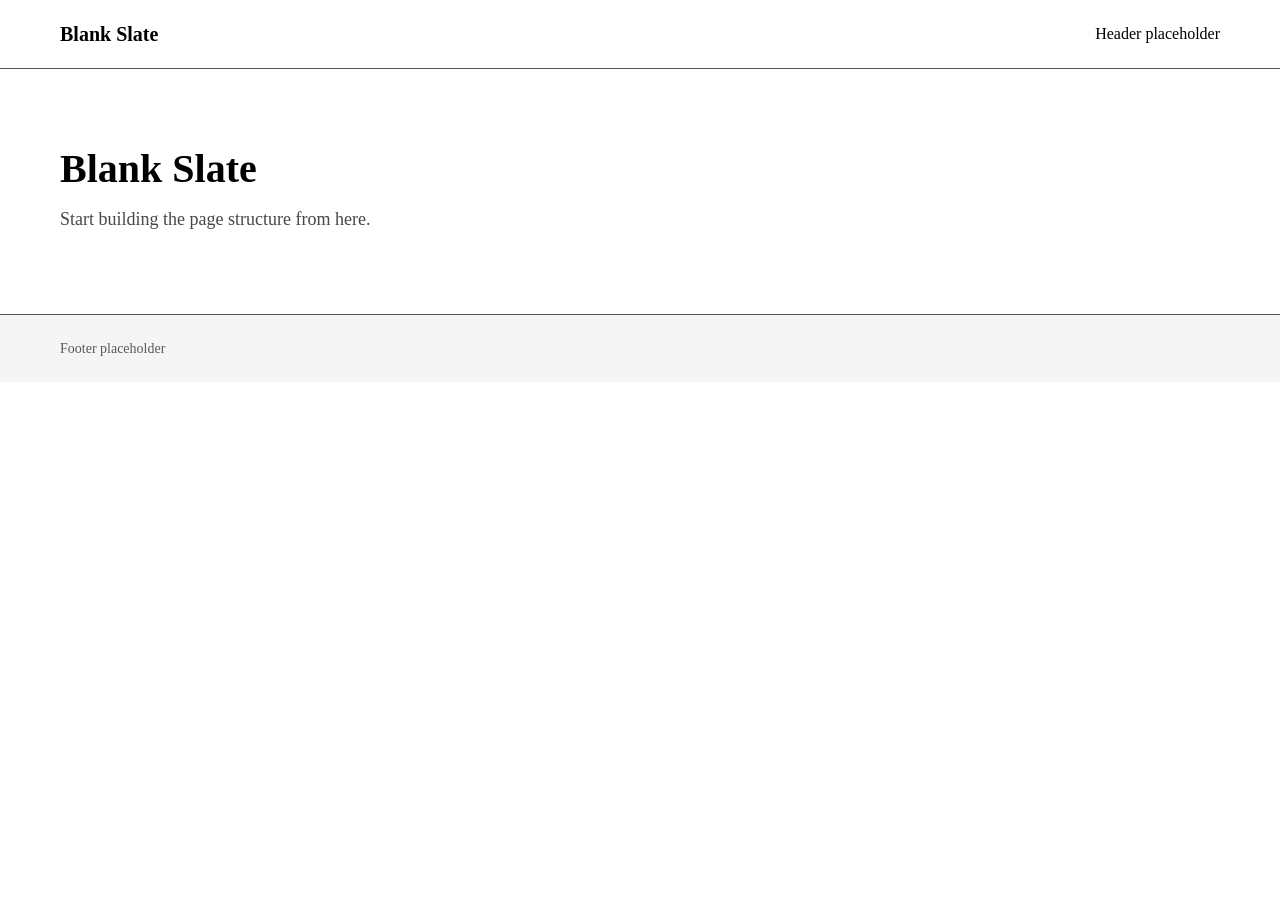
==== index.html @ 66464fdd "Start" ====
<!DOCTYPE html>
<html lang="en">
<head>
    <meta charset="UTF-8">
    <meta name="viewport" content="width=device-width, initial-scale=1.0">
    <link rel="stylesheet" href="src/css/styles.css">

    <!-- FAVICON -->
    <!-- Favicon Standart -->
    <link rel="icon" type="image/x-icon" href="src/graphics/favicon.ico">

    <!-- Different devices favicons -->
    <link rel="icon" type="image/png" sizes="16x16" href="src/graphics/png/favicon-16x16.png">
    <link rel="icon" type="image/png" sizes="32x32" href="src/graphics/png/favicon-32x32.png">

    <!-- Chrome-Android -->
    <link rel="icon" type="image/png" sizes="192x192" href="src/graphics/png/android-chrome-192x192.png">
    <link rel="icon" type="image/png" sizes="512x512" href="src/graphics/png/android-chrome-512x512.png">

    <!-- IOS -->
    <link rel="apple-touch-icon" sizes="180x180" href="src/graphics/png/apple-touch-icon.png">

    <!-- Android -->
    <link rel="manifest" href="src/graphics/site.webmanifest">

    <!-- <title>PAGENAME | Main Page</title> -->
    
    <!-- OpenGraphics for Thumbnails -->
    <!-- <meta property="og:title" content="TITLE_PAGE" />
    <meta property="og:site_name" content="SITE_NAME" />
    <meta property="og:description" content="DESCRIPTION_OF_PAGE" />
    <meta property="og:url" content="URL_ADRESS" />
    <meta property="og:type" content="website" />
    <meta property="og:image" content="PATH_TO_IMAGE" />
    <meta property="og:image:width" content="1200" />
    <meta property="og:image:height" content="630" />
    <meta property="og:image:alt" content="IMAGE_DESCRIPTION" />
    <meta property="og:locale" content="ru_RU, en_EN" /> -->

    <!-- Twitter Cards  -->
    <!-- <meta name="twitter:title" content="Заголовок страницы или статьи" />
    <meta name="twitter:description" content="Краткое описание страницы, до 200 символов" />
    <meta name="twitter:image" content="https://yourwebsite.com/path-to-image.jpg" />
    <meta name="twitter:image:alt" content="Описание изображения" /> -->
</head>

<body>
    <div data-partial="src/partials/header.html"></div>

    <main class="page-content">
        <h1>Blank Slate</h1>
        <p>Start building the page structure from here.</p>
    </main>

    <div data-partial="src/partials/footer.html"></div>

    <script src="scripts-js-php/script.js"></script>
</body>
</html>
---- src/css/styles.css ----
*, *:before, *:after {
  box-sizing: border-box;
}

html, body, div, span, object, iframe, figure, h1, h2, h3, h4, h5, h6, p, blockquote, pre, a, code, em, img, small, strike, strong, sub, sup, tt, b, u, i, ol, ul, li, fieldset, form, label, table, caption, tbody, tfoot, thead, tr, th, td, main, canvas, embed, footer, header, nav, section, video {
  margin: 0;
  padding: 0;
  border: 0;
  font-size: 100%;
  font: inherit;
  vertical-align: baseline;
  text-rendering: optimizeLegibility;
  -webkit-font-smoothing: antialiased;
  text-size-adjust: none;
}

footer, header, nav, section, main {
  display: block;
}

body {
  line-height: 1;
}

ol, ul {
  list-style: none;
}

blockquote, q {
  quotes: none;
}

blockquote:before, blockquote:after, q:before, q:after {
  content: "";
  content: none;
}

table {
  border-collapse: collapse;
  border-spacing: 0;
}

input {
  border-radius: 0;
}

a {
  text-decoration: none;
  color: #000;
}

.site-footer {
  border-top: 1px solid #555;
  background-color: #f5f5f5;
}

.site-footer__inner {
  width: min(100%, 1200px);
  margin: 0 auto;
  padding-inline: 20px;
  padding-block: 24px;
}

.site-footer__copy {
  font-size: 14px;
  line-height: 1.4;
  color: rgba(0, 0, 0, 0.64);
}

.site-header {
  border-bottom: 1px solid #555;
  background-color: #fff;
}

.site-header__inner,
.page-content {
  width: min(100%, 1200px);
  margin: 0 auto;
  padding-inline: 20px;
}

.site-header__inner {
  display: flex;
  justify-content: space-between;
  align-items: center;
  gap: 24px;
  padding-block: 24px;
}

.site-header__brand {
  font-size: 20px;
  font-weight: 700;
}

.site-header__nav a {
  color: inherit;
  text-decoration: none;
}

.page-content {
  padding-block: 80px;
}

.page-content h1 {
  margin-bottom: 16px;
  font-size: 40px;
  font-weight: 700;
}

.page-content p {
  max-width: 600px;
  font-size: 18px;
  line-height: 1.6;
  color: rgba(0, 0, 0, 0.72);
}

.infocard {
  border: 1px solid #555;
  border-radius: 2rem;
  padding: 10px;
}/*# sourceMappingURL=styles.css.map */
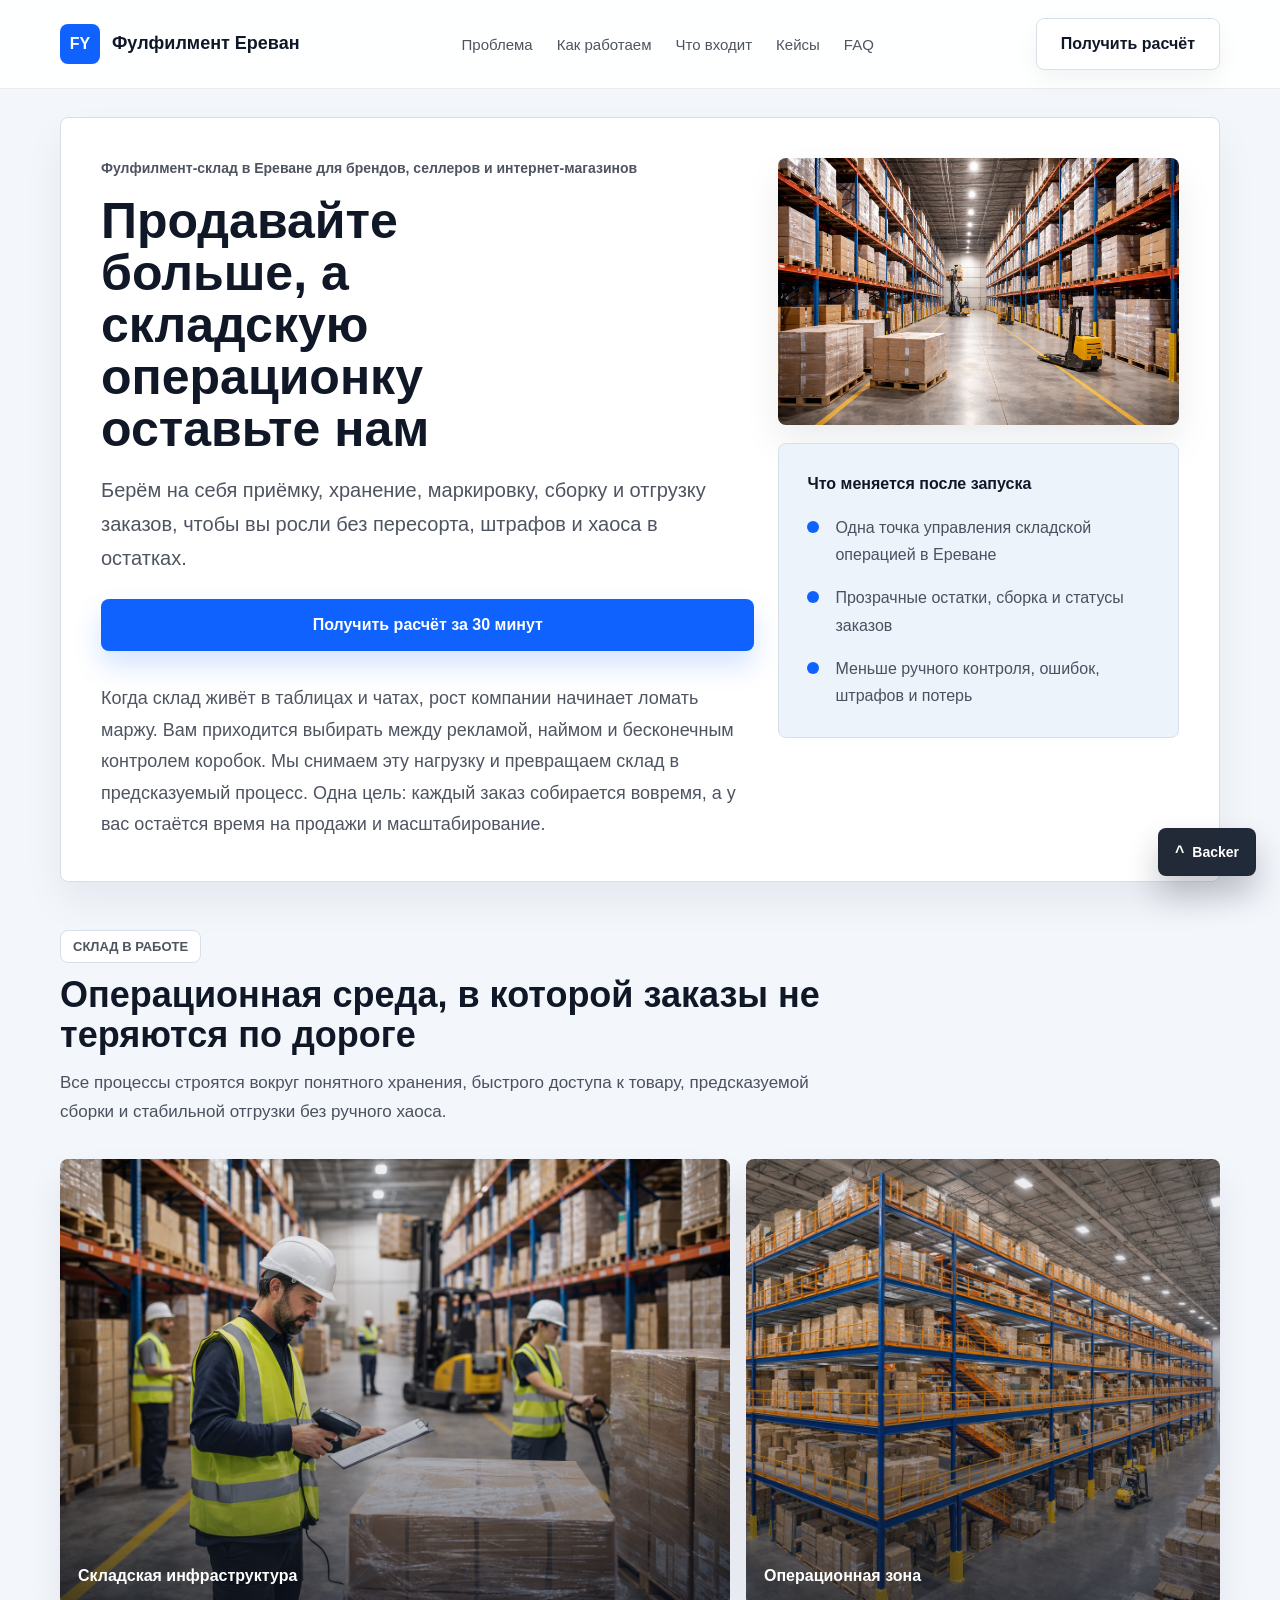
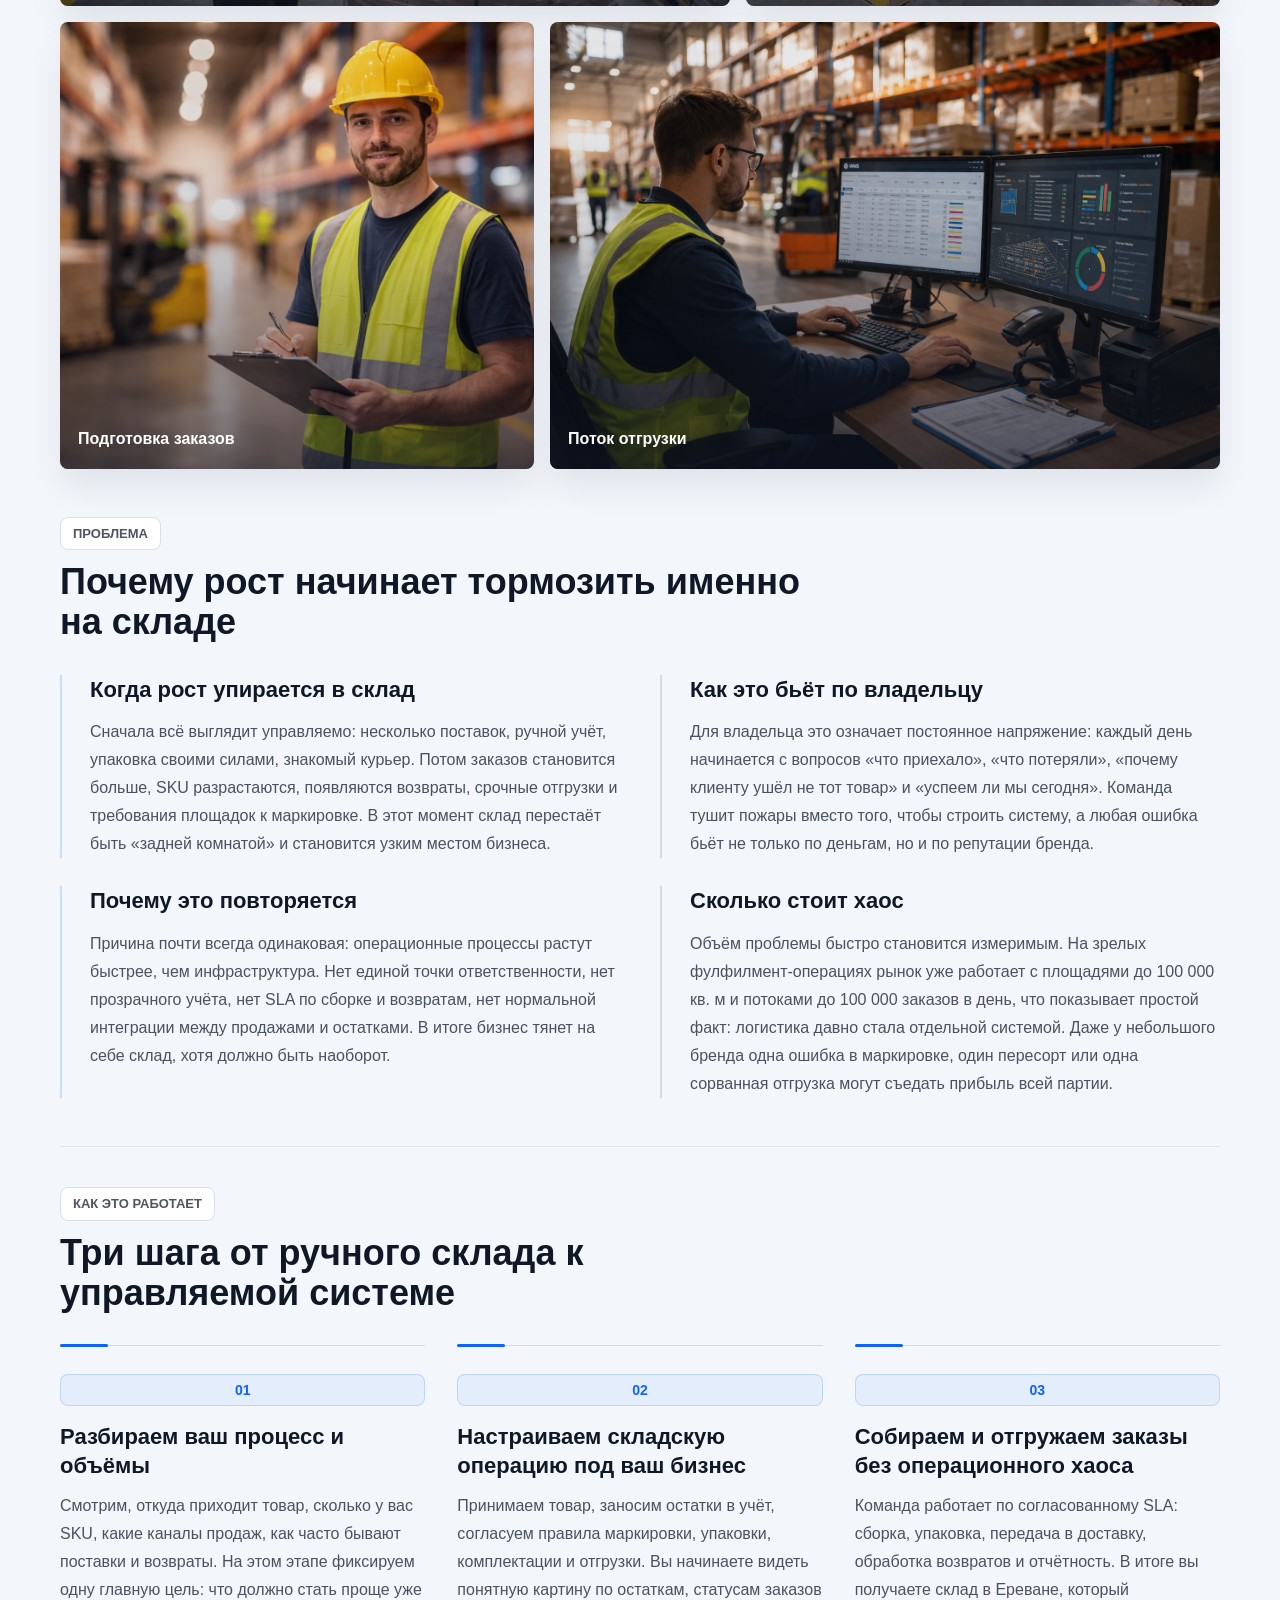
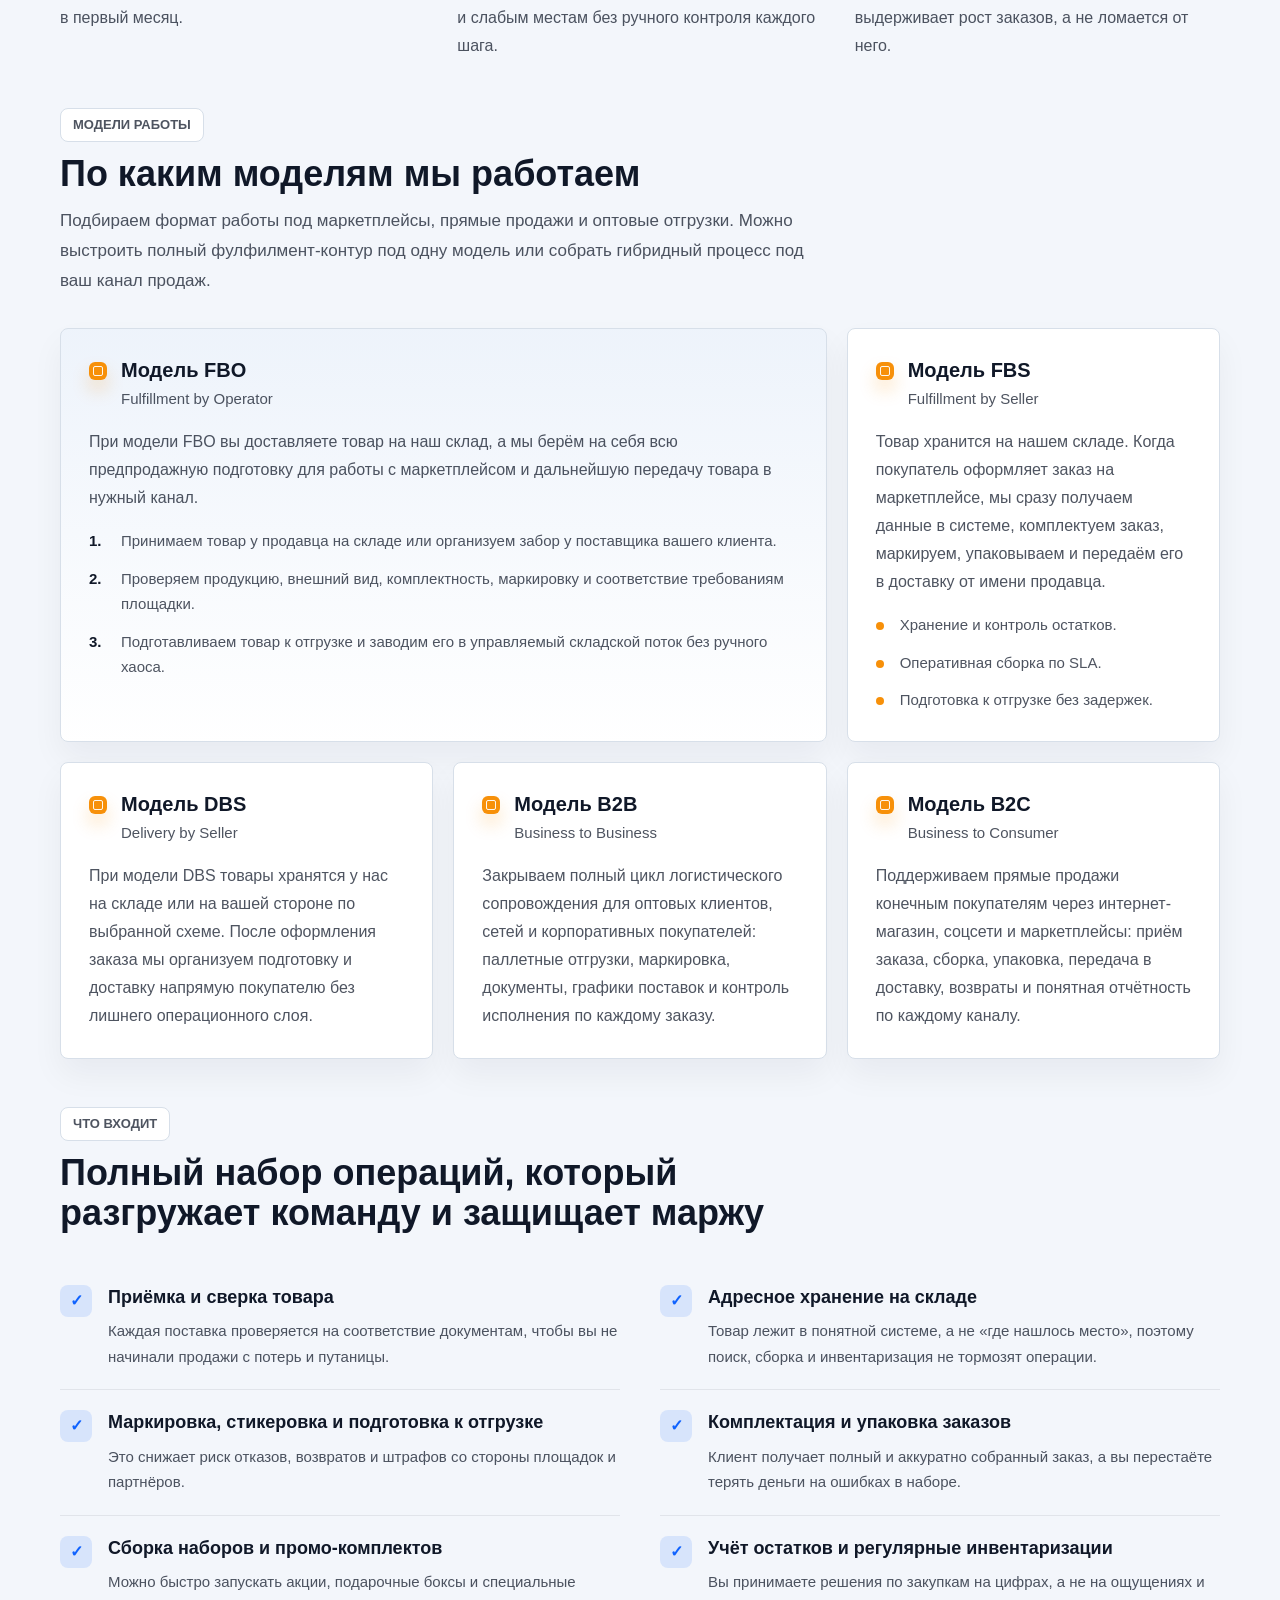
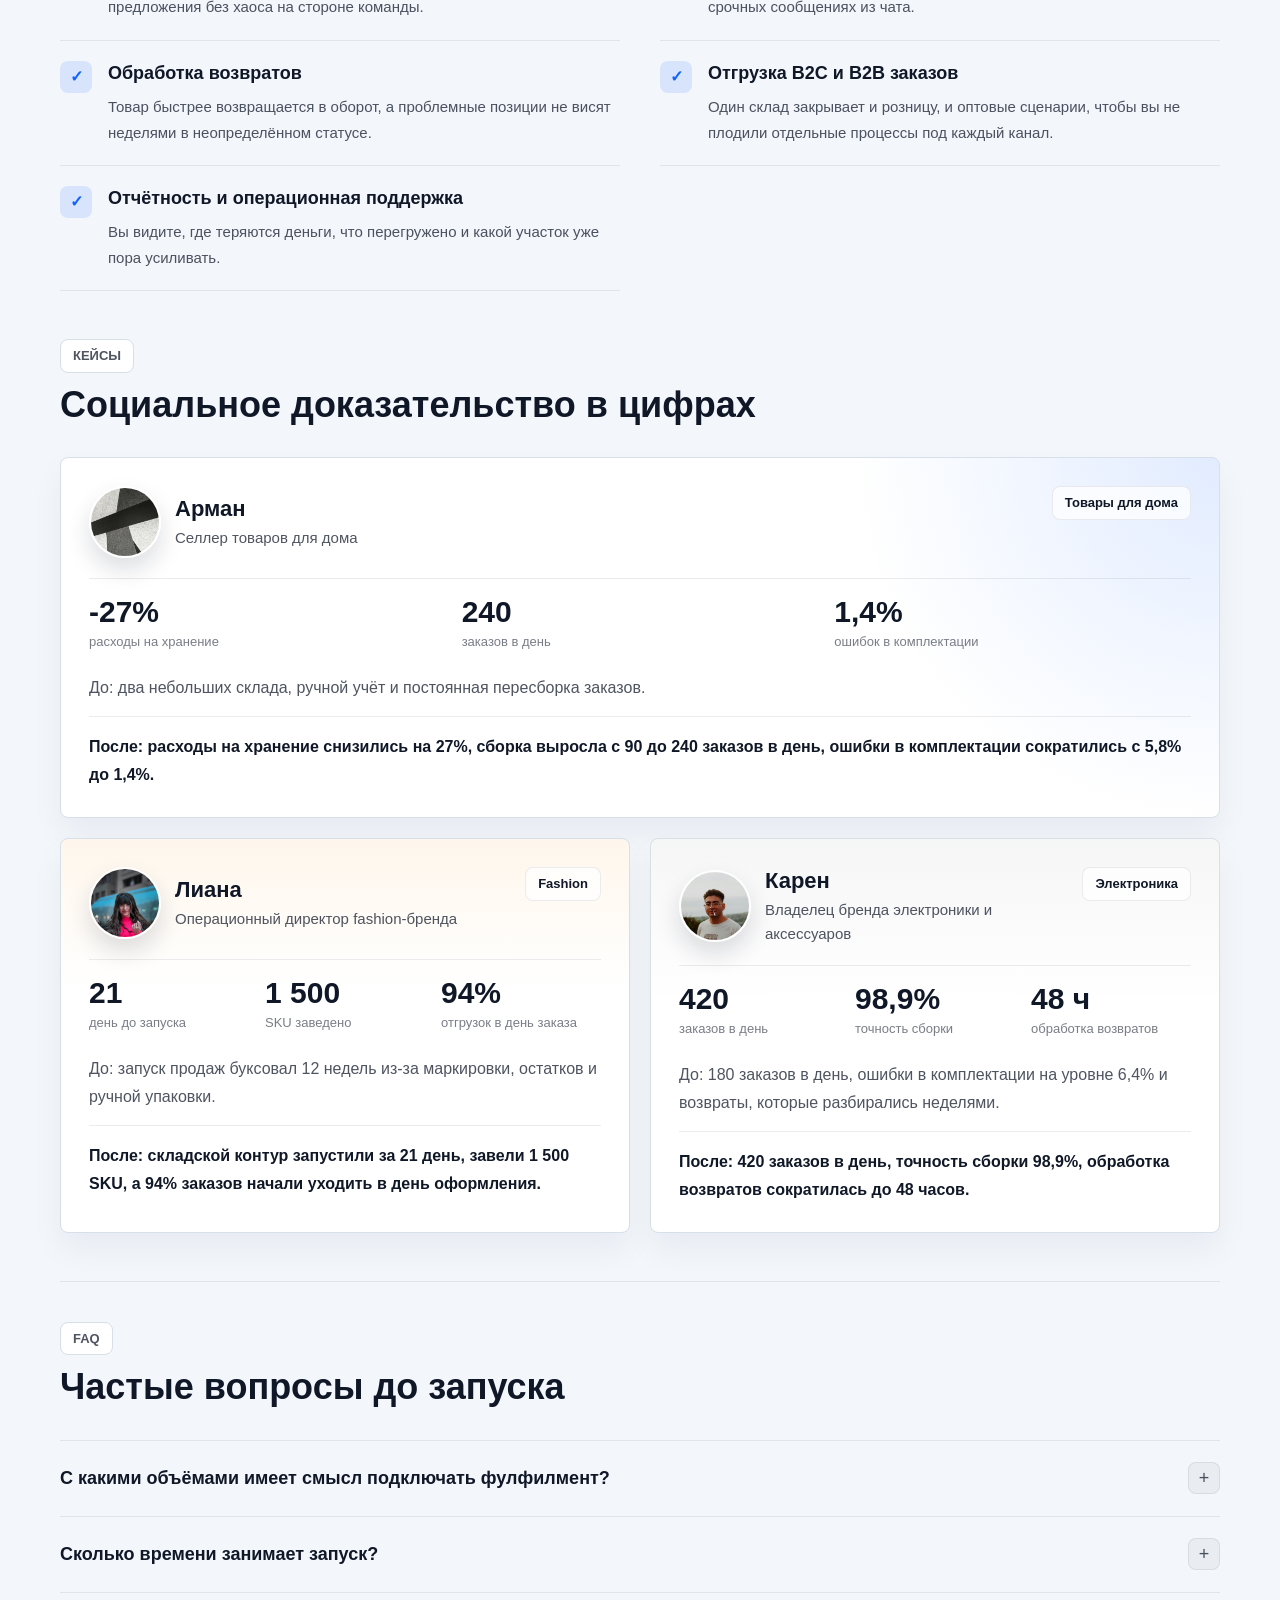
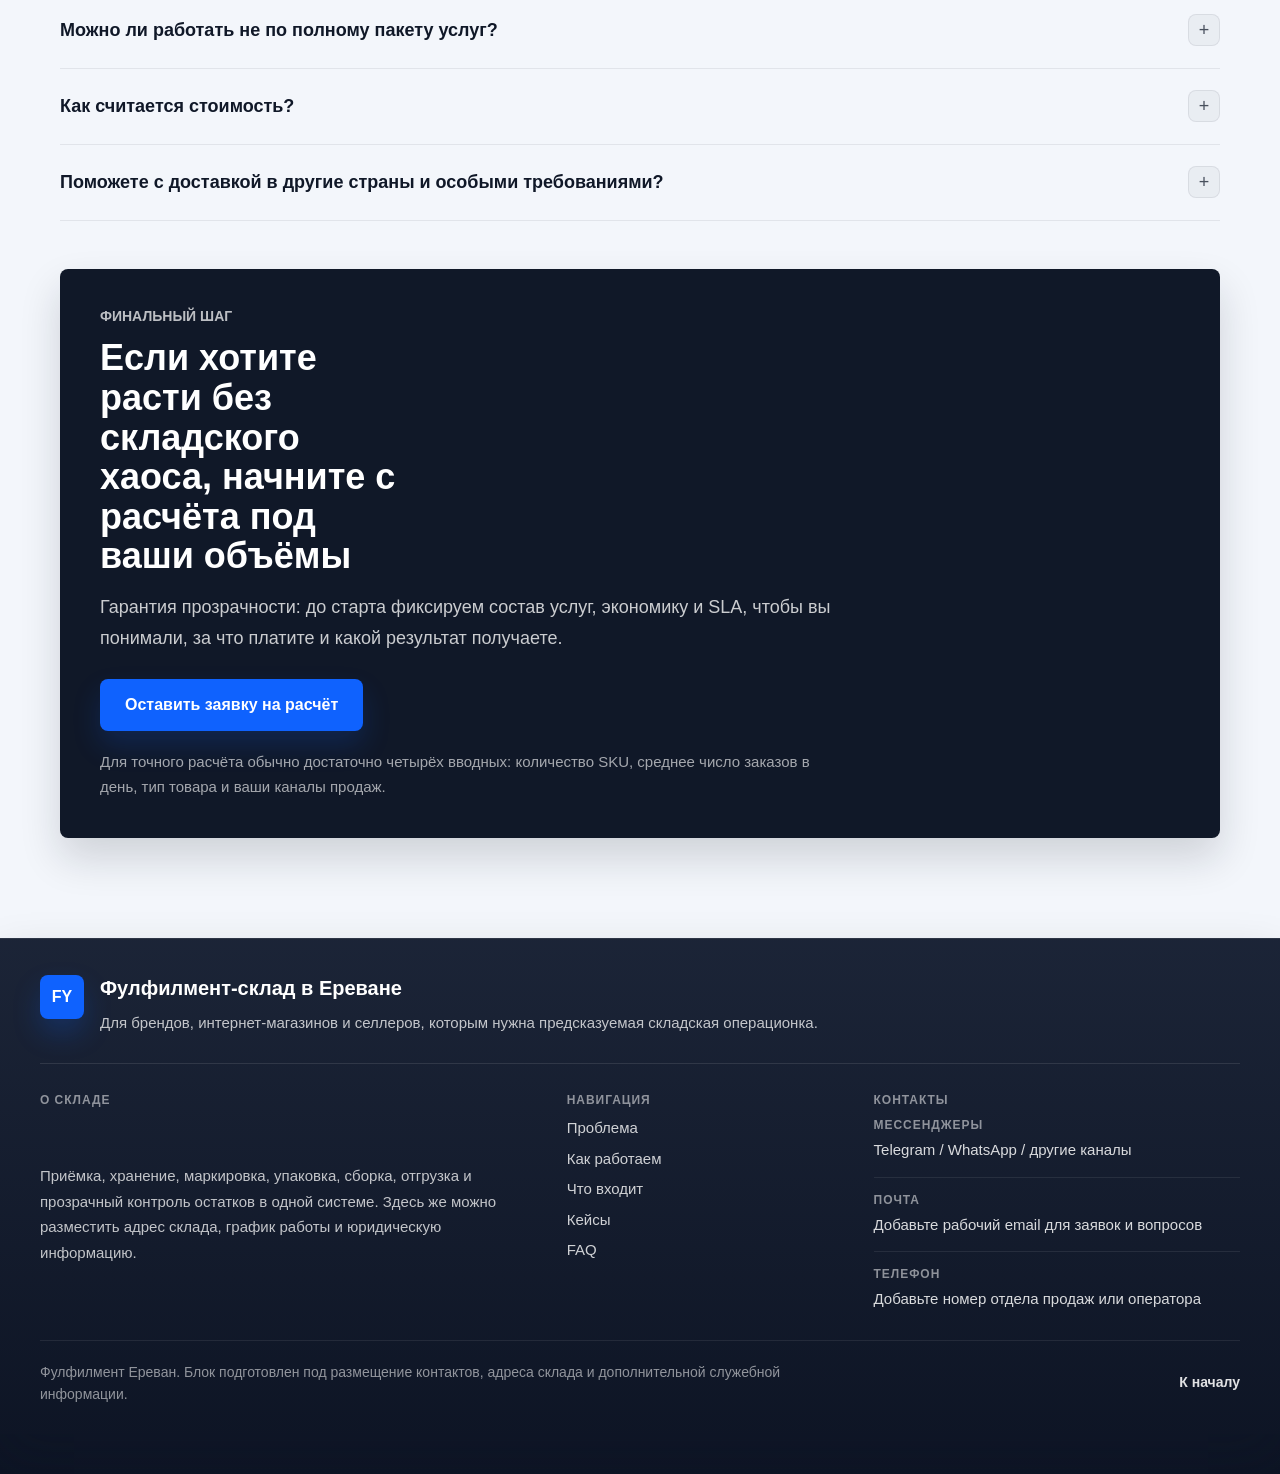
==== commit eec6b77f: "Add new images, update footer and header, and enhance styles - Added new images: arman-photo.jpg, ka" ====
--- a/index.html
+++ b/index.html
@@ -1,9 +1,13 @@
 <!DOCTYPE html>
-<html lang="en">
+<html lang="ru">
 <head>
     <meta charset="UTF-8">
     <meta name="viewport" content="width=device-width, initial-scale=1.0">
     <link rel="stylesheet" href="src/css/styles.css">
+    <meta
+        name="description"
+        content="Фулфилмент-склад в Ереване для брендов, интернет-магазинов и селлеров: приёмка, хранение, маркировка, упаковка, сборка, отгрузка и прозрачный контроль остатков."
+    >
 
     <!-- FAVICON -->
     <!-- Favicon Standart -->
@@ -23,7 +27,7 @@
     <!-- Android -->
     <link rel="manifest" href="src/graphics/site.webmanifest">
 
-    <!-- <title>PAGENAME | Main Page</title> -->
+    <title>Фулфилмент-склад в Ереване | Приёмка, хранение, сборка и отгрузка</title>
     
     <!-- OpenGraphics for Thumbnails -->
     <!-- <meta property="og:title" content="TITLE_PAGE" />
@@ -47,12 +51,638 @@
 <body>
     <div data-partial="src/partials/header.html"></div>
 
-    <main class="page-content">
-        <h1>Blank Slate</h1>
-        <p>Start building the page structure from here.</p>
+    <main class="landing">
+        <section class="landing__section hero" id="hero" aria-labelledby="hero-title">
+            <div class="hero__panel">
+                <div class="hero__content">
+                    <p class="hero__eyebrow">Фулфилмент-склад в Ереване для брендов, селлеров и интернет-магазинов</p>
+                    <h1 class="hero__title" id="hero-title">Продавайте больше, а складскую операционку оставьте нам</h1>
+                    <p class="hero__lead">
+                        Берём на себя приёмку, хранение, маркировку, сборку и отгрузку
+                        заказов, чтобы вы росли без пересорта, штрафов и хаоса в
+                        остатках.
+                    </p>
+                    <div class="hero__actions">
+                        <a class="button button--primary hero__button" href="#final-cta">Получить расчёт за 30 минут</a>
+                    </div>
+                    <p class="hero__support">
+                        Когда склад живёт в таблицах и чатах, рост компании начинает
+                        ломать маржу. Вам приходится выбирать между рекламой, наймом и
+                        бесконечным контролем коробок. Мы снимаем эту нагрузку и
+                        превращаем склад в предсказуемый процесс. Одна цель: каждый
+                        заказ собирается вовремя, а у вас остаётся время на продажи и
+                        масштабирование.
+                    </p>
+                </div>
+
+                <aside class="hero__aside">
+                    <figure class="hero__media">
+                        <img
+                            class="hero__image"
+                            src="src/graphics/png/phoho1.png"
+                            alt="Складское помещение с готовой инфраструктурой для фулфилмента"
+                            width="1536"
+                            height="1024"
+                        >
+                    </figure>
+
+                    <div class="hero__summary" aria-label="Ключевые преимущества">
+                        <div class="hero__summary-card">
+                            <p class="hero__summary-label">Что меняется после запуска</p>
+                            <ul class="hero__summary-list">
+                                <li class="hero__summary-item">Одна точка управления складской операцией в Ереване</li>
+                                <li class="hero__summary-item">Прозрачные остатки, сборка и статусы заказов</li>
+                                <li class="hero__summary-item">Меньше ручного контроля, ошибок, штрафов и потерь</li>
+                            </ul>
+                        </div>
+                    </div>
+                </aside>
+            </div>
+        </section>
+
+        <section class="landing__section showcase" aria-labelledby="showcase-title">
+            <div class="landing__section-header">
+                <p class="landing__section-eyebrow">Склад в работе</p>
+                <h2 class="landing__section-title" id="showcase-title">Операционная среда, в которой заказы не теряются по дороге</h2>
+                <p class="showcase__intro">
+                    Все процессы строятся вокруг понятного хранения, быстрого доступа
+                    к товару, предсказуемой сборки и стабильной отгрузки без ручного
+                    хаоса.
+                </p>
+            </div>
+
+            <div class="showcase__grid">
+                <figure class="showcase__item showcase__item--wide">
+                    <img
+                        class="showcase__image"
+                        src="src/graphics/png/phoho2.png"
+                        alt="Складская инфраструктура для хранения и обработки товара"
+                        width="1536"
+                        height="1024"
+                    >
+                    <figcaption class="showcase__caption">Складская инфраструктура</figcaption>
+                </figure>
+
+                <figure class="showcase__item">
+                    <img
+                        class="showcase__image"
+                        src="src/graphics/png/phoho3.png"
+                        alt="Операционная зона для складской обработки"
+                        width="1536"
+                        height="1024"
+                    >
+                    <figcaption class="showcase__caption">Операционная зона</figcaption>
+                </figure>
+
+                <figure class="showcase__item">
+                    <img
+                        class="showcase__image"
+                        src="src/graphics/png/phoho4.png"
+                        alt="Подготовка заказов к упаковке и дальнейшей отгрузке"
+                        width="1536"
+                        height="1024"
+                    >
+                    <figcaption class="showcase__caption">Подготовка заказов</figcaption>
+                </figure>
+
+                <figure class="showcase__item showcase__item--wide">
+                    <img
+                        class="showcase__image"
+                        src="src/graphics/png/phoho5.png"
+                        alt="Поток отгрузки и обработки складских операций"
+                        width="1536"
+                        height="1024"
+                    >
+                    <figcaption class="showcase__caption">Поток отгрузки</figcaption>
+                </figure>
+            </div>
+        </section>
+
+        <section class="landing__section problem" id="problem" aria-labelledby="problem-title">
+            <div class="landing__section-header">
+                <p class="landing__section-eyebrow">Проблема</p>
+                <h2 class="landing__section-title" id="problem-title">Почему рост начинает тормозить именно на складе</h2>
+            </div>
+
+            <div class="problem__grid">
+                <article class="problem__card">
+                    <h3 class="problem__card-title">Когда рост упирается в склад</h3>
+                    <p class="problem__card-text">
+                        Сначала всё выглядит управляемо: несколько поставок, ручной
+                        учёт, упаковка своими силами, знакомый курьер. Потом заказов
+                        становится больше, SKU разрастаются, появляются возвраты,
+                        срочные отгрузки и требования площадок к маркировке. В этот
+                        момент склад перестаёт быть «задней комнатой» и становится
+                        узким местом бизнеса.
+                    </p>
+                </article>
+
+                <article class="problem__card">
+                    <h3 class="problem__card-title">Как это бьёт по владельцу</h3>
+                    <p class="problem__card-text">
+                        Для владельца это означает постоянное напряжение: каждый день
+                        начинается с вопросов «что приехало», «что потеряли», «почему
+                        клиенту ушёл не тот товар» и «успеем ли мы сегодня». Команда
+                        тушит пожары вместо того, чтобы строить систему, а любая ошибка
+                        бьёт не только по деньгам, но и по репутации бренда.
+                    </p>
+                </article>
+
+                <article class="problem__card">
+                    <h3 class="problem__card-title">Почему это повторяется</h3>
+                    <p class="problem__card-text">
+                        Причина почти всегда одинаковая: операционные процессы растут
+                        быстрее, чем инфраструктура. Нет единой точки ответственности,
+                        нет прозрачного учёта, нет SLA по сборке и возвратам, нет
+                        нормальной интеграции между продажами и остатками. В итоге
+                        бизнес тянет на себе склад, хотя должно быть наоборот.
+                    </p>
+                </article>
+
+                <article class="problem__card">
+                    <h3 class="problem__card-title">Сколько стоит хаос</h3>
+                    <p class="problem__card-text">
+                        Объём проблемы быстро становится измеримым. На зрелых
+                        фулфилмент-операциях рынок уже работает с площадями до 100 000
+                        кв. м и потоками до 100 000 заказов в день, что показывает
+                        простой факт: логистика давно стала отдельной системой. Даже у
+                        небольшого бренда одна ошибка в маркировке, один пересорт или
+                        одна сорванная отгрузка могут съедать прибыль всей партии.
+                    </p>
+                </article>
+            </div>
+        </section>
+
+        <section class="landing__section process" id="process" aria-labelledby="process-title">
+            <div class="landing__section-header">
+                <p class="landing__section-eyebrow">Как это работает</p>
+                <h2 class="landing__section-title" id="process-title">Три шага от ручного склада к управляемой системе</h2>
+            </div>
+
+            <ol class="process__list">
+                <li class="process__item">
+                    <span class="process__step">01</span>
+                    <h3 class="process__item-title">Разбираем ваш процесс и объёмы</h3>
+                    <p class="process__item-text">
+                        Смотрим, откуда приходит товар, сколько у вас SKU, какие
+                        каналы продаж, как часто бывают поставки и возвраты. На этом
+                        этапе фиксируем одну главную цель: что должно стать проще уже
+                        в первый месяц.
+                    </p>
+                </li>
+                <li class="process__item">
+                    <span class="process__step">02</span>
+                    <h3 class="process__item-title">Настраиваем складскую операцию под ваш бизнес</h3>
+                    <p class="process__item-text">
+                        Принимаем товар, заносим остатки в учёт, согласуем правила
+                        маркировки, упаковки, комплектации и отгрузки. Вы начинаете
+                        видеть понятную картину по остаткам, статусам заказов и
+                        слабым местам без ручного контроля каждого шага.
+                    </p>
+                </li>
+                <li class="process__item">
+                    <span class="process__step">03</span>
+                    <h3 class="process__item-title">Собираем и отгружаем заказы без операционного хаоса</h3>
+                    <p class="process__item-text">
+                        Команда работает по согласованному SLA: сборка, упаковка,
+                        передача в доставку, обработка возвратов и отчётность. В
+                        итоге вы получаете склад в Ереване, который выдерживает рост
+                        заказов, а не ломается от него.
+                    </p>
+                </li>
+            </ol>
+        </section>
+
+        <section class="landing__section models" id="models" aria-labelledby="models-title">
+            <div class="landing__section-header">
+                <p class="landing__section-eyebrow">Модели работы</p>
+                <h2 class="landing__section-title" id="models-title">По каким моделям мы работаем</h2>
+                <p class="models__intro">
+                    Подбираем формат работы под маркетплейсы, прямые продажи и
+                    оптовые отгрузки. Можно выстроить полный фулфилмент-контур под
+                    одну модель или собрать гибридный процесс под ваш канал продаж.
+                </p>
+            </div>
+
+            <div class="models__grid">
+                <article class="models__card models__card--wide">
+                    <div class="models__head">
+                        <span class="models__icon" aria-hidden="true"></span>
+                        <div class="models__heading">
+                            <h3 class="models__title">Модель FBO</h3>
+                            <p class="models__subtitle">Fulfillment by Operator</p>
+                        </div>
+                    </div>
+                    <p class="models__text">
+                        При модели FBO вы доставляете товар на наш склад, а мы
+                        берём на себя всю предпродажную подготовку для работы с
+                        маркетплейсом и дальнейшую передачу товара в нужный канал.
+                    </p>
+                    <ol class="models__list models__list--ordered">
+                        <li class="models__list-item">
+                            Принимаем товар у продавца на складе или организуем
+                            забор у поставщика вашего клиента.
+                        </li>
+                        <li class="models__list-item">
+                            Проверяем продукцию, внешний вид, комплектность,
+                            маркировку и соответствие требованиям площадки.
+                        </li>
+                        <li class="models__list-item">
+                            Подготавливаем товар к отгрузке и заводим его в
+                            управляемый складской поток без ручного хаоса.
+                        </li>
+                    </ol>
+                </article>
+
+                <article class="models__card">
+                    <div class="models__head">
+                        <span class="models__icon" aria-hidden="true"></span>
+                        <div class="models__heading">
+                            <h3 class="models__title">Модель FBS</h3>
+                            <p class="models__subtitle">Fulfillment by Seller</p>
+                        </div>
+                    </div>
+                    <p class="models__text">
+                        Товар хранится на нашем складе. Когда покупатель оформляет
+                        заказ на маркетплейсе, мы сразу получаем данные в системе,
+                        комплектуем заказ, маркируем, упаковываем и передаём его в
+                        доставку от имени продавца.
+                    </p>
+                    <ul class="models__list">
+                        <li class="models__list-item">Хранение и контроль остатков.</li>
+                        <li class="models__list-item">Оперативная сборка по SLA.</li>
+                        <li class="models__list-item">Подготовка к отгрузке без задержек.</li>
+                    </ul>
+                </article>
+
+                <article class="models__card">
+                    <div class="models__head">
+                        <span class="models__icon" aria-hidden="true"></span>
+                        <div class="models__heading">
+                            <h3 class="models__title">Модель DBS</h3>
+                            <p class="models__subtitle">Delivery by Seller</p>
+                        </div>
+                    </div>
+                    <p class="models__text">
+                        При модели DBS товары хранятся у нас на складе или на вашей
+                        стороне по выбранной схеме. После оформления заказа мы
+                        организуем подготовку и доставку напрямую покупателю без
+                        лишнего операционного слоя.
+                    </p>
+                </article>
+
+                <article class="models__card">
+                    <div class="models__head">
+                        <span class="models__icon" aria-hidden="true"></span>
+                        <div class="models__heading">
+                            <h3 class="models__title">Модель B2B</h3>
+                            <p class="models__subtitle">Business to Business</p>
+                        </div>
+                    </div>
+                    <p class="models__text">
+                        Закрываем полный цикл логистического сопровождения для
+                        оптовых клиентов, сетей и корпоративных покупателей:
+                        паллетные отгрузки, маркировка, документы, графики поставок
+                        и контроль исполнения по каждому заказу.
+                    </p>
+                </article>
+
+                <article class="models__card">
+                    <div class="models__head">
+                        <span class="models__icon" aria-hidden="true"></span>
+                        <div class="models__heading">
+                            <h3 class="models__title">Модель B2C</h3>
+                            <p class="models__subtitle">Business to Consumer</p>
+                        </div>
+                    </div>
+                    <p class="models__text">
+                        Поддерживаем прямые продажи конечным покупателям через
+                        интернет-магазин, соцсети и маркетплейсы: приём заказа,
+                        сборка, упаковка, передача в доставку, возвраты и понятная
+                        отчётность по каждому каналу.
+                    </p>
+                </article>
+            </div>
+        </section>
+
+        <section class="landing__section features" id="included" aria-labelledby="included-title">
+            <div class="landing__section-header">
+                <p class="landing__section-eyebrow">Что входит</p>
+                <h2 class="landing__section-title" id="included-title">Полный набор операций, который разгружает команду и защищает маржу</h2>
+            </div>
+
+            <ul class="features__list">
+                <li class="features__item">
+                    <span class="features__icon" aria-hidden="true">✓</span>
+                    <div class="features__body">
+                        <h3 class="features__title">Приёмка и сверка товара</h3>
+                        <p class="features__text">
+                            Каждая поставка проверяется на соответствие документам,
+                            чтобы вы не начинали продажи с потерь и путаницы.
+                        </p>
+                    </div>
+                </li>
+                <li class="features__item">
+                    <span class="features__icon" aria-hidden="true">✓</span>
+                    <div class="features__body">
+                        <h3 class="features__title">Адресное хранение на складе</h3>
+                        <p class="features__text">
+                            Товар лежит в понятной системе, а не «где нашлось место»,
+                            поэтому поиск, сборка и инвентаризация не тормозят
+                            операции.
+                        </p>
+                    </div>
+                </li>
+                <li class="features__item">
+                    <span class="features__icon" aria-hidden="true">✓</span>
+                    <div class="features__body">
+                        <h3 class="features__title">Маркировка, стикеровка и подготовка к отгрузке</h3>
+                        <p class="features__text">
+                            Это снижает риск отказов, возвратов и штрафов со стороны
+                            площадок и партнёров.
+                        </p>
+                    </div>
+                </li>
+                <li class="features__item">
+                    <span class="features__icon" aria-hidden="true">✓</span>
+                    <div class="features__body">
+                        <h3 class="features__title">Комплектация и упаковка заказов</h3>
+                        <p class="features__text">
+                            Клиент получает полный и аккуратно собранный заказ, а вы
+                            перестаёте терять деньги на ошибках в наборе.
+                        </p>
+                    </div>
+                </li>
+                <li class="features__item">
+                    <span class="features__icon" aria-hidden="true">✓</span>
+                    <div class="features__body">
+                        <h3 class="features__title">Сборка наборов и промо-комплектов</h3>
+                        <p class="features__text">
+                            Можно быстро запускать акции, подарочные боксы и
+                            специальные предложения без хаоса на стороне команды.
+                        </p>
+                    </div>
+                </li>
+                <li class="features__item">
+                    <span class="features__icon" aria-hidden="true">✓</span>
+                    <div class="features__body">
+                        <h3 class="features__title">Учёт остатков и регулярные инвентаризации</h3>
+                        <p class="features__text">
+                            Вы принимаете решения по закупкам на цифрах, а не на
+                            ощущениях и срочных сообщениях из чата.
+                        </p>
+                    </div>
+                </li>
+                <li class="features__item">
+                    <span class="features__icon" aria-hidden="true">✓</span>
+                    <div class="features__body">
+                        <h3 class="features__title">Обработка возвратов</h3>
+                        <p class="features__text">
+                            Товар быстрее возвращается в оборот, а проблемные позиции
+                            не висят неделями в неопределённом статусе.
+                        </p>
+                    </div>
+                </li>
+                <li class="features__item">
+                    <span class="features__icon" aria-hidden="true">✓</span>
+                    <div class="features__body">
+                        <h3 class="features__title">Отгрузка B2C и B2B заказов</h3>
+                        <p class="features__text">
+                            Один склад закрывает и розницу, и оптовые сценарии, чтобы
+                            вы не плодили отдельные процессы под каждый канал.
+                        </p>
+                    </div>
+                </li>
+                <li class="features__item">
+                    <span class="features__icon" aria-hidden="true">✓</span>
+                    <div class="features__body">
+                        <h3 class="features__title">Отчётность и операционная поддержка</h3>
+                        <p class="features__text">
+                            Вы видите, где теряются деньги, что перегружено и какой
+                            участок уже пора усиливать.
+                        </p>
+                    </div>
+                </li>
+            </ul>
+        </section>
+
+        <section class="landing__section cases" id="cases" aria-labelledby="cases-title">
+            <div class="landing__section-header">
+                <p class="landing__section-eyebrow">Кейсы</p>
+                <h2 class="landing__section-title" id="cases-title">Социальное доказательство в цифрах</h2>
+            </div>
+
+            <div class="cases__grid">
+                <article class="cases__card cases__card--featured">
+                    <div class="cases__top">
+                        <div class="cases__profile">
+                            <img
+                                class="cases__avatar"
+                                src="src/graphics/png/arman-photo.jpg"
+                                alt="Арман, селлер товаров для дома"
+                                width="2001"
+                                height="3000"
+                            >
+                            <div class="cases__person">
+                                <h3 class="cases__name">Арман</h3>
+                                <p class="cases__role">Селлер товаров для дома</p>
+                            </div>
+                        </div>
+                        <span class="cases__tag">Товары для дома</span>
+                    </div>
+
+                    <div class="cases__metrics">
+                        <div class="cases__metric">
+                            <span class="cases__metric-value">-27%</span>
+                            <span class="cases__metric-label">расходы на хранение</span>
+                        </div>
+                        <div class="cases__metric">
+                            <span class="cases__metric-value">240</span>
+                            <span class="cases__metric-label">заказов в день</span>
+                        </div>
+                        <div class="cases__metric">
+                            <span class="cases__metric-value">1,4%</span>
+                            <span class="cases__metric-label">ошибок в комплектации</span>
+                        </div>
+                    </div>
+
+                    <p class="cases__text">
+                        До: два небольших склада, ручной учёт и постоянная
+                        пересборка заказов.
+                    </p>
+                    <p class="cases__result">
+                        После: расходы на хранение снизились на 27%, сборка выросла
+                        с 90 до 240 заказов в день, ошибки в комплектации
+                        сократились с 5,8% до 1,4%.
+                    </p>
+                </article>
+
+                <article class="cases__card cases__card--accent">
+                    <div class="cases__top">
+                        <div class="cases__profile">
+                            <img
+                                class="cases__avatar"
+                                src="src/graphics/png/liana-photo.jpg"
+                                alt="Лиана, операционный директор fashion-бренда"
+                                width="4000"
+                                height="6000"
+                            >
+                            <div class="cases__person">
+                                <h3 class="cases__name">Лиана</h3>
+                                <p class="cases__role">Операционный директор fashion-бренда</p>
+                            </div>
+                        </div>
+                        <span class="cases__tag">Fashion</span>
+                    </div>
+
+                    <div class="cases__metrics">
+                        <div class="cases__metric">
+                            <span class="cases__metric-value">21</span>
+                            <span class="cases__metric-label">день до запуска</span>
+                        </div>
+                        <div class="cases__metric">
+                            <span class="cases__metric-value">1 500</span>
+                            <span class="cases__metric-label">SKU заведено</span>
+                        </div>
+                        <div class="cases__metric">
+                            <span class="cases__metric-value">94%</span>
+                            <span class="cases__metric-label">отгрузок в день заказа</span>
+                        </div>
+                    </div>
+
+                    <p class="cases__text">
+                        До: запуск продаж буксовал 12 недель из-за маркировки,
+                        остатков и ручной упаковки.
+                    </p>
+                    <p class="cases__result">
+                        После: складской контур запустили за 21 день, завели 1 500
+                        SKU, а 94% заказов начали уходить в день оформления.
+                    </p>
+                </article>
+
+                <article class="cases__card cases__card--contrast">
+                    <div class="cases__top">
+                        <div class="cases__profile">
+                            <img
+                                class="cases__avatar"
+                                src="src/graphics/png/karen-photo.jpg"
+                                alt="Карен, владелец бренда электроники и аксессуаров"
+                                width="3254"
+                                height="2160"
+                            >
+                            <div class="cases__person">
+                                <h3 class="cases__name">Карен</h3>
+                                <p class="cases__role">Владелец бренда электроники и аксессуаров</p>
+                            </div>
+                        </div>
+                        <span class="cases__tag">Электроника</span>
+                    </div>
+
+                    <div class="cases__metrics">
+                        <div class="cases__metric">
+                            <span class="cases__metric-value">420</span>
+                            <span class="cases__metric-label">заказов в день</span>
+                        </div>
+                        <div class="cases__metric">
+                            <span class="cases__metric-value">98,9%</span>
+                            <span class="cases__metric-label">точность сборки</span>
+                        </div>
+                        <div class="cases__metric">
+                            <span class="cases__metric-value">48 ч</span>
+                            <span class="cases__metric-label">обработка возвратов</span>
+                        </div>
+                    </div>
+
+                    <p class="cases__text">
+                        До: 180 заказов в день, ошибки в комплектации на уровне
+                        6,4% и возвраты, которые разбирались неделями.
+                    </p>
+                    <p class="cases__result">
+                        После: 420 заказов в день, точность сборки 98,9%, обработка
+                        возвратов сократилась до 48 часов.
+                    </p>
+                </article>
+            </div>
+        </section>
+
+        <section class="landing__section faq" id="faq" aria-labelledby="faq-title">
+            <div class="landing__section-header">
+                <p class="landing__section-eyebrow">FAQ</p>
+                <h2 class="landing__section-title" id="faq-title">Частые вопросы до запуска</h2>
+            </div>
+
+            <div class="faq__list">
+                <details class="faq__item">
+                    <summary class="faq__question">С какими объёмами имеет смысл подключать фулфилмент?</summary>
+                    <p class="faq__answer">
+                        Не только с тысячами заказов. Если у вас уже есть регулярные
+                        поставки, несколько каналов продаж и команда начинает
+                        вязнуть в сборке, внешний склад обычно выгоднее ручного
+                        хаоса.
+                    </p>
+                </details>
+                <details class="faq__item">
+                    <summary class="faq__question">Сколько времени занимает запуск?</summary>
+                    <p class="faq__answer">
+                        Зависит от количества SKU, правил маркировки и сложности
+                        процессов. Простые проекты можно подготовить быстро, более
+                        сложные требуют аудита, тестовой приёмки и настройки
+                        операций. Сначала фиксируем этапы, потом называем реальный
+                        срок.
+                    </p>
+                </details>
+                <details class="faq__item">
+                    <summary class="faq__question">Можно ли работать не по полному пакету услуг?</summary>
+                    <p class="faq__answer">
+                        Да, но максимальный эффект чаще всего даёт связка приёмки,
+                        учёта, маркировки, сборки и отгрузки. Проблема редко живёт
+                        только в одном месте, поэтому мы считаем экономику целиком.
+                    </p>
+                </details>
+                <details class="faq__item">
+                    <summary class="faq__question">Как считается стоимость?</summary>
+                    <p class="faq__answer">
+                        Обычно из нескольких блоков: приёмка, хранение, операции с
+                        товаром, сборка, упаковка, отгрузка и возвраты. Прозрачная
+                        смета до старта полезнее низкой цены в первой строке
+                        прайса.
+                    </p>
+                </details>
+                <details class="faq__item">
+                    <summary class="faq__question">Поможете с доставкой в другие страны и особыми требованиями?</summary>
+                    <p class="faq__answer">
+                        Это зависит от категории товара, маршрута, документов и
+                        правил конкретной площадки. Здесь лучше считать кейс
+                        отдельно. (Свяжись со мной, я помогу)
+                    </p>
+                </details>
+            </div>
+        </section>
+
+        <section class="landing__section cta" id="final-cta" aria-labelledby="final-cta-title">
+            <div class="cta__panel">
+                <p class="cta__eyebrow">Финальный шаг</p>
+                <h2 class="cta__title" id="final-cta-title">Если хотите расти без складского хаоса, начните с расчёта под ваши объёмы</h2>
+                <p class="cta__text">
+                    Гарантия прозрачности: до старта фиксируем состав услуг,
+                    экономику и SLA, чтобы вы понимали, за что платите и какой
+                    результат получаете.
+                </p>
+                <div class="cta__actions">
+                    <button class="button button--primary cta__button" type="button">Оставить заявку на расчёт</button>
+                </div>
+                <p class="cta__note">
+                    Для точного расчёта обычно достаточно четырёх вводных:
+                    количество SKU, среднее число заказов в день, тип товара и ваши
+                    каналы продаж.
+                </p>
+            </div>
+        </section>
     </main>
 
     <div data-partial="src/partials/footer.html"></div>
+
+    <a class="backer" href="#site-header" aria-label="Вернуться к началу страницы">Backer</a>
 
     <script src="scripts-js-php/script.js"></script>
 </body>
--- a/src/css/styles.css
+++ b/src/css/styles.css
@@ -1,3 +1,4 @@
+@charset "UTF-8";
 *, *:before, *:after {
   box-sizing: border-box;
 }
@@ -50,72 +51,1292 @@
 }
 
 .site-footer {
-  border-top: 1px solid #555;
-  background-color: #f5f5f5;
-}
-
-.site-footer__inner {
+  margin-top: 12px;
+  padding: 0 0 40px;
+  background: linear-gradient(180deg, rgba(23, 32, 51, 0.98), #0d1424);
+}
+
+.site-footer__panel {
+  width: 100%;
+  padding: 36px 20px 28px;
+  border-top: 1px solid rgba(255, 255, 255, 0.08);
+  box-shadow: 0 24px 48px rgba(16, 24, 40, 0.2);
+}
+
+.site-footer__top,
+.site-footer__grid,
+.site-footer__bottom {
+  width: 100%;
+  max-width: 1200px;
+  margin-inline: auto;
+}
+
+.site-footer__top {
+  display: flex;
+  justify-content: space-between;
+  align-items: flex-start;
+  gap: 24px;
+  padding-bottom: 28px;
+  border-bottom: 1px solid rgba(255, 255, 255, 0.1);
+}
+
+.site-footer__brand {
+  display: flex;
+  justify-content: flex-start;
+  align-items: flex-start;
+  gap: 16px;
+}
+
+.site-footer__brand-mark {
+  display: flex;
+  justify-content: center;
+  align-items: center;
+  gap: 0;
+  width: 44px;
+  height: 44px;
+  border-radius: 8px;
+  background-color: #0f62fe;
+  color: #fff;
+  font-size: 16px;
+  font-weight: 700;
+  line-height: 1;
+  box-shadow: 0 14px 28px rgba(15, 98, 254, 0.22);
+}
+
+.site-footer__brand-copy,
+.site-footer__column {
+  display: grid;
+  gap: 8px;
+}
+
+.site-footer__title {
+  color: #fff;
+  font-size: 20px;
+  font-weight: 700;
+  line-height: 1.35;
+}
+
+.site-footer__text,
+.site-footer__lead {
+  color: rgba(255, 255, 255, 0.74);
+  font-size: 15px;
+  line-height: 1.7;
+}
+
+.site-footer__grid {
+  display: grid;
+  grid-template-columns: minmax(0, 1.35fr) minmax(180px, 0.75fr) minmax(0, 1fr);
+  gap: 32px;
+  padding: 28px 0;
+}
+
+.site-footer__heading {
+  color: rgba(255, 255, 255, 0.52);
+  font-size: 12px;
+  font-weight: 600;
+  line-height: 1.4;
+  letter-spacing: 0.08em;
+  text-transform: uppercase;
+}
+
+.site-footer__nav {
+  align-content: start;
+}
+
+.site-footer__link {
+  color: rgba(255, 255, 255, 0.8);
+  font-size: 15px;
+  line-height: 1.5;
+  transition: color 0.2s ease;
+}
+.site-footer__link:hover, .site-footer__link:focus-visible {
+  color: #fff;
+}
+
+.site-footer__contact-list {
+  display: grid;
+  gap: 14px;
+}
+
+.site-footer__contact-item {
+  display: grid;
+  gap: 4px;
+  padding-bottom: 14px;
+  border-bottom: 1px solid rgba(255, 255, 255, 0.08);
+}
+.site-footer__contact-item:last-child {
+  padding-bottom: 0;
+  border-bottom: 0;
+}
+
+.site-footer__contact-label {
+  color: rgba(255, 255, 255, 0.52);
+  font-size: 12px;
+  font-weight: 600;
+  line-height: 1.4;
+  letter-spacing: 0.08em;
+  text-transform: uppercase;
+}
+
+.site-footer__contact-value {
+  color: rgba(255, 255, 255, 0.84);
+  font-size: 15px;
+  line-height: 1.65;
+}
+
+.site-footer__bottom {
+  display: flex;
+  justify-content: space-between;
+  align-items: center;
+  gap: 20px;
+  padding-top: 20px;
+  border-top: 1px solid rgba(255, 255, 255, 0.08);
+}
+
+.site-footer__copy {
+  display: block;
+  max-width: 760px;
+  color: rgba(255, 255, 255, 0.54);
+  font-size: 14px;
+  line-height: 1.6;
+}
+
+.site-footer__backlink {
+  color: rgba(255, 255, 255, 0.88);
+  font-size: 14px;
+  font-weight: 600;
+  line-height: 1.4;
+  transition: color 0.2s ease;
+}
+.site-footer__backlink:hover, .site-footer__backlink:focus-visible {
+  color: #fff;
+}
+
+.site-footer__cta {
+  flex-shrink: 0;
+  border-color: transparent;
+  background-color: #fff;
+  color: #101828;
+  box-shadow: none;
+}
+.site-footer__cta:hover, .site-footer__cta:focus-visible {
+  border-color: transparent;
+  background-color: rgba(255, 255, 255, 0.92);
+  color: #101828;
+}
+
+.backer {
+  display: flex;
+  justify-content: center;
+  align-items: center;
+  gap: 8px;
+  position: fixed;
+  right: 24px;
+  bottom: 24px;
+  z-index: 200;
+  min-height: 48px;
+  padding: 12px 16px;
+  border: 1px solid rgba(16, 24, 40, 0.08);
+  border-radius: 8px;
+  background-color: rgba(16, 24, 40, 0.92);
+  color: #fff;
+  font-size: 14px;
+  font-weight: 600;
+  line-height: 1;
+  box-shadow: 0 18px 32px rgba(16, 24, 40, 0.24);
+  backdrop-filter: blur(14px);
+  transition: background-color 0.2s ease, color 0.2s ease, transform 0.2s ease, box-shadow 0.2s ease;
+}
+.backer::before {
+  content: "^";
+  font-size: 16px;
+  line-height: 1;
+}
+.backer:hover, .backer:focus-visible {
+  background-color: #0f62fe;
+  color: #fff;
+  transform: translateY(-1px);
+  box-shadow: 0 18px 32px rgba(15, 98, 254, 0.28);
+}
+
+@media (max-width: 1024px) {
+  .site-footer__grid {
+    grid-template-columns: repeat(2, minmax(0, 1fr));
+  }
+  .site-footer__column--wide {
+    grid-column: span 2;
+  }
+}
+@media (max-width: 768px) {
+  .site-footer {
+    padding-bottom: 28px;
+  }
+  .site-footer__top,
+  .site-footer__bottom {
+    flex-direction: column;
+    align-items: flex-start;
+  }
+  .site-footer__grid {
+    grid-template-columns: 1fr;
+    gap: 24px;
+  }
+  .site-footer__column--wide {
+    grid-column: span 1;
+  }
+  .site-footer__cta {
+    width: 100%;
+  }
+  .backer {
+    right: 16px;
+    bottom: 16px;
+    padding-inline: 14px;
+  }
+}
+.site-header {
+  position: sticky;
+  top: 0;
+  z-index: 100;
+  border-bottom: 1px solid rgba(16, 24, 40, 0.08);
+  background-color: rgba(255, 255, 255, 0.92);
+  backdrop-filter: blur(18px);
+}
+
+.site-header__inner {
   width: min(100%, 1200px);
   margin: 0 auto;
   padding-inline: 20px;
-  padding-block: 24px;
-}
-
-.site-footer__copy {
-  font-size: 14px;
+  display: flex;
+  justify-content: space-between;
+  align-items: center;
+  gap: 20px;
+  padding-block: 18px;
+}
+
+.site-header__brand {
+  display: flex;
+  justify-content: flex-start;
+  align-items: center;
+  gap: 12px;
+  color: #101828;
+}
+
+.site-header__brand-mark {
+  display: flex;
+  justify-content: center;
+  align-items: center;
+  gap: 0;
+  width: 40px;
+  height: 40px;
+  border-radius: 8px;
+  background-color: #0f62fe;
+  color: #fff;
+  font-size: 16px;
+  font-weight: 700;
+  line-height: 1;
+}
+
+.site-header__brand-text {
+  font-size: 18px;
+  font-weight: 700;
+  line-height: 1.3;
+}
+
+.site-header__nav {
+  display: flex;
+  justify-content: center;
+  align-items: center;
+  gap: 24px;
+  flex-wrap: wrap;
+}
+
+.site-header__link {
+  color: rgba(16, 24, 40, 0.74);
+  font-size: 15px;
+  font-weight: 500;
   line-height: 1.4;
-  color: rgba(0, 0, 0, 0.64);
-}
-
-.site-header {
-  border-bottom: 1px solid #555;
-  background-color: #fff;
-}
-
-.site-header__inner,
-.page-content {
+  transition: color 0.2s ease;
+}
+.site-header__link:hover, .site-header__link:focus-visible {
+  color: #101828;
+}
+
+.site-header__cta {
+  flex-shrink: 0;
+}
+
+@media (max-width: 1024px) {
+  .site-header__inner {
+    flex-wrap: wrap;
+    justify-content: flex-start;
+  }
+  .site-header__nav {
+    order: 3;
+    width: 100%;
+    justify-content: flex-start;
+    gap: 12px 20px;
+  }
+  .site-header__cta {
+    margin-left: auto;
+  }
+}
+@media (max-width: 768px) {
+  .site-header__inner {
+    padding-block: 16px;
+  }
+  .site-header__brand {
+    width: 100%;
+  }
+  .site-header__brand-text {
+    font-size: 16px;
+  }
+  .site-header__cta {
+    margin-left: 0;
+    width: 100%;
+  }
+}
+.landing {
   width: min(100%, 1200px);
   margin: 0 auto;
   padding-inline: 20px;
-}
-
-.site-header__inner {
-  display: flex;
-  justify-content: space-between;
-  align-items: center;
-  gap: 24px;
-  padding-block: 24px;
-}
-
-.site-header__brand {
-  font-size: 20px;
-  font-weight: 700;
-}
-
-.site-header__nav a {
-  color: inherit;
-  text-decoration: none;
-}
-
-.page-content {
-  padding-block: 80px;
-}
-
-.page-content h1 {
-  margin-bottom: 16px;
+  padding-top: 28px;
+  padding-bottom: 88px;
+}
+
+.landing__section + .landing__section {
+  margin-top: 48px;
+}
+
+.landing__section-header {
+  max-width: 760px;
+  margin-bottom: 32px;
+}
+
+.landing__section-eyebrow {
+  display: inline-flex;
+  margin-bottom: 12px;
+  padding: 8px 12px;
+  border: 1px solid #d7dfe9;
+  border-radius: 8px;
+  background-color: #fff;
+  color: rgba(16, 24, 40, 0.74);
+  font-size: 13px;
+  font-weight: 600;
+  line-height: 1.2;
+  text-transform: uppercase;
+}
+
+.landing__section-title {
+  color: #101828;
   font-size: 40px;
   font-weight: 700;
-}
-
-.page-content p {
-  max-width: 600px;
+  line-height: 1.12;
+}
+
+.process,
+.faq {
+  padding-top: 40px;
+  border-top: 1px solid rgba(16, 24, 40, 0.08);
+}
+
+.hero__panel {
+  display: grid;
+  grid-template-columns: minmax(0, 1.55fr) minmax(300px, 0.95fr);
+  gap: 24px;
+  padding: 40px;
+  border: 1px solid #d7dfe9;
+  border-radius: 8px;
+  background-color: #fff;
+  box-shadow: 0 20px 40px rgba(16, 24, 40, 0.06);
+}
+
+.hero__content {
+  max-width: 760px;
+}
+
+.hero__aside {
+  display: grid;
+  gap: 18px;
+  align-content: start;
+}
+
+.hero__media {
+  overflow: hidden;
+  border-radius: 8px;
+  background-color: #edf3fb;
+  box-shadow: 0 18px 36px rgba(16, 24, 40, 0.08);
+}
+
+.hero__image,
+.showcase__image {
+  display: block;
+  width: 100%;
+  height: 100%;
+  object-fit: cover;
+}
+
+.hero__image {
+  aspect-ratio: 3/2;
+}
+
+.hero__eyebrow {
+  margin-bottom: 16px;
+  color: rgba(16, 24, 40, 0.74);
+  font-size: 14px;
+  font-weight: 600;
+  line-height: 1.5;
+}
+
+.hero__title {
+  max-width: 12ch;
+  margin-bottom: 18px;
+  color: #101828;
+  font-size: 56px;
+  font-weight: 700;
+  line-height: 1.04;
+}
+
+.hero__lead {
+  max-width: 640px;
+  margin-bottom: 24px;
+  color: rgba(16, 24, 40, 0.74);
+  font-size: 20px;
+  line-height: 1.7;
+}
+
+.hero__actions {
+  margin-bottom: 32px;
+}
+
+.hero__support {
+  max-width: 700px;
+  color: rgba(16, 24, 40, 0.74);
   font-size: 18px;
-  line-height: 1.6;
-  color: rgba(0, 0, 0, 0.72);
-}
-
-.infocard {
-  border: 1px solid #555;
-  border-radius: 2rem;
-  padding: 10px;
-}/*# sourceMappingURL=styles.css.map */+  line-height: 1.75;
+}
+
+.hero__summary-card {
+  height: 100%;
+  padding: 28px;
+  border: 1px solid #d7dfe9;
+  border-radius: 8px;
+  background-color: #edf3fb;
+}
+
+.hero__summary-label {
+  margin-bottom: 18px;
+  color: #101828;
+  font-size: 16px;
+  font-weight: 600;
+  line-height: 1.5;
+}
+
+.hero__summary-list {
+  display: grid;
+  gap: 16px;
+}
+
+.hero__summary-item {
+  position: relative;
+  padding-left: 28px;
+  color: rgba(16, 24, 40, 0.74);
+  font-size: 16px;
+  line-height: 1.7;
+}
+.hero__summary-item::before {
+  content: "";
+  position: absolute;
+  top: 7px;
+  left: 0;
+  width: 12px;
+  height: 12px;
+  border-radius: 6px;
+  background-color: #0f62fe;
+}
+
+.showcase__intro {
+  max-width: 760px;
+  margin-top: 12px;
+  color: rgba(16, 24, 40, 0.74);
+  font-size: 17px;
+  line-height: 1.75;
+}
+
+.showcase__grid {
+  display: grid;
+  grid-template-columns: repeat(12, minmax(0, 1fr));
+  gap: 16px;
+}
+
+.showcase__item {
+  position: relative;
+  overflow: hidden;
+  grid-column: span 5;
+  min-height: 280px;
+  border-radius: 8px;
+  background-color: #fff;
+  box-shadow: 0 18px 34px rgba(16, 24, 40, 0.08);
+}
+.showcase__item::after {
+  content: "";
+  position: absolute;
+  inset: 0;
+  background: linear-gradient(180deg, rgba(16, 24, 40, 0.06) 0%, rgba(16, 24, 40, 0.12) 42%, rgba(16, 24, 40, 0.62) 100%);
+  pointer-events: none;
+}
+
+.showcase__item--wide {
+  grid-column: span 7;
+}
+
+.showcase__caption {
+  position: absolute;
+  left: 18px;
+  right: 18px;
+  bottom: 18px;
+  z-index: 1;
+  color: #fff;
+  font-size: 16px;
+  font-weight: 600;
+  line-height: 1.4;
+}
+
+.problem__grid {
+  display: grid;
+  grid-template-columns: repeat(2, minmax(0, 1fr));
+  gap: 28px 40px;
+}
+
+.cases__card {
+  border: 1px solid #d7dfe9;
+  border-radius: 8px;
+  background-color: #fff;
+  box-shadow: 0 16px 32px rgba(16, 24, 40, 0.05);
+}
+
+.problem__card {
+  padding: 0 0 0 28px;
+  border-left: 2px solid rgba(15, 98, 254, 0.18);
+}
+
+.problem__card:nth-child(even) {
+  border-left-color: rgba(16, 24, 40, 0.12);
+}
+
+.problem__card-title,
+.process__item-title,
+.models__title,
+.features__title,
+.cases__name {
+  color: #101828;
+  font-weight: 700;
+}
+
+.problem__card-title {
+  margin-bottom: 14px;
+  font-size: 22px;
+  line-height: 1.35;
+}
+
+.problem__card-text,
+.process__item-text,
+.models__intro,
+.models__subtitle,
+.models__text,
+.models__list-item,
+.features__text,
+.cases__text,
+.faq__answer,
+.cta__text,
+.cta__note {
+  color: rgba(16, 24, 40, 0.74);
+}
+
+.problem__card-text {
+  font-size: 16px;
+  line-height: 1.75;
+}
+
+.process__list {
+  display: grid;
+  grid-template-columns: repeat(3, minmax(0, 1fr));
+  gap: 28px 32px;
+}
+
+.process__item {
+  position: relative;
+  padding-top: 28px;
+  border-top: 1px solid rgba(16, 24, 40, 0.12);
+}
+.process__item::before {
+  content: "";
+  position: absolute;
+  top: -2px;
+  left: 0;
+  width: 48px;
+  height: 3px;
+  border-radius: 999px;
+  background-color: #0f62fe;
+}
+
+.process__step {
+  display: flex;
+  justify-content: center;
+  align-items: center;
+  gap: 0;
+  width: auto;
+  height: auto;
+  margin-bottom: 16px;
+  padding: 8px 12px;
+  border: 1px solid rgba(15, 98, 254, 0.18);
+  border-radius: 8px;
+  background-color: rgba(15, 98, 254, 0.06);
+  color: #0f62fe;
+  font-size: 14px;
+  font-weight: 600;
+  line-height: 1;
+}
+
+.process__item-title {
+  margin-bottom: 12px;
+  font-size: 22px;
+  line-height: 1.32;
+}
+
+.process__item-text {
+  font-size: 16px;
+  line-height: 1.75;
+}
+
+.models__intro {
+  max-width: 760px;
+  margin-top: 12px;
+  font-size: 17px;
+  line-height: 1.75;
+}
+
+.models__grid {
+  display: grid;
+  grid-template-columns: repeat(3, minmax(0, 1fr));
+  gap: 20px;
+}
+
+.models__card {
+  height: 100%;
+  padding: 28px;
+  border: 1px solid #d7dfe9;
+  border-radius: 8px;
+  background-color: #fff;
+  box-shadow: 0 16px 32px rgba(16, 24, 40, 0.05);
+}
+
+.models__card--wide {
+  grid-column: span 2;
+  background: linear-gradient(180deg, rgba(237, 243, 251, 0.92), rgba(255, 255, 255, 0.98));
+}
+
+.models__head {
+  display: flex;
+  align-items: flex-start;
+  gap: 14px;
+  margin-bottom: 18px;
+}
+
+.models__icon {
+  position: relative;
+  flex: 0 0 18px;
+  width: 18px;
+  height: 18px;
+  margin-top: 5px;
+  border-radius: 6px;
+  background-color: #f79009;
+  box-shadow: 0 10px 18px rgba(247, 144, 9, 0.24);
+}
+.models__icon::after {
+  content: "";
+  position: absolute;
+  inset: 4px;
+  border: 1px solid rgba(255, 255, 255, 0.92);
+  border-radius: 2px;
+}
+
+.models__heading {
+  min-width: 0;
+}
+
+.models__title {
+  margin-bottom: 4px;
+  font-size: 20px;
+  line-height: 1.35;
+}
+
+.models__subtitle {
+  font-size: 15px;
+  line-height: 1.5;
+}
+
+.models__text {
+  margin-bottom: 16px;
+  font-size: 16px;
+  line-height: 1.75;
+}
+
+.models__card:not(.models__card--wide) .models__text:last-child {
+  margin-bottom: 0;
+}
+
+.models__list {
+  display: grid;
+  gap: 12px;
+}
+
+.models__list-item {
+  position: relative;
+  padding-left: 24px;
+  font-size: 15px;
+  line-height: 1.7;
+}
+.models__list-item::before {
+  content: "";
+  position: absolute;
+  top: 10px;
+  left: 0;
+  width: 8px;
+  height: 8px;
+  border-radius: 50%;
+  background-color: #f79009;
+}
+
+.models__list--ordered {
+  counter-reset: model-step;
+}
+
+.models__list--ordered .models__list-item {
+  padding-left: 32px;
+}
+.models__list--ordered .models__list-item::before {
+  content: counter(model-step) ".";
+  counter-increment: model-step;
+  top: 0;
+  width: auto;
+  height: auto;
+  border-radius: 0;
+  background-color: transparent;
+  color: #101828;
+  font-size: 15px;
+  font-weight: 600;
+  line-height: 1.7;
+}
+
+.features__list {
+  display: grid;
+  grid-template-columns: repeat(2, minmax(0, 1fr));
+  gap: 0 40px;
+}
+
+.features__item {
+  display: flex;
+  gap: 16px;
+  min-height: 0;
+  padding: 20px 0;
+  border-bottom: 1px solid rgba(16, 24, 40, 0.08);
+}
+
+.features__icon {
+  display: flex;
+  justify-content: center;
+  align-items: center;
+  gap: 0;
+  flex: 0 0 32px;
+  width: 32px;
+  height: 32px;
+  border-radius: 8px;
+  background-color: rgba(15, 98, 254, 0.12);
+  color: #0f62fe;
+  font-size: 16px;
+  font-weight: 700;
+  line-height: 1;
+}
+
+.features__body {
+  min-width: 0;
+}
+
+.features__title {
+  margin-bottom: 8px;
+  font-size: 18px;
+  line-height: 1.4;
+}
+
+.features__text {
+  font-size: 15px;
+  line-height: 1.7;
+}
+
+.cases__grid {
+  display: grid;
+  grid-template-columns: repeat(12, minmax(0, 1fr));
+  gap: 20px;
+}
+
+.cases__card {
+  grid-column: span 6;
+  padding: 28px;
+}
+
+.cases__card--featured {
+  grid-column: span 12;
+  background: radial-gradient(circle at top right, rgba(15, 98, 254, 0.12), transparent 30%), #fff;
+}
+
+.cases__card--accent {
+  background: linear-gradient(180deg, rgba(247, 144, 9, 0.08), transparent 38%), #fff;
+}
+
+.cases__card--contrast {
+  background: linear-gradient(180deg, rgba(16, 24, 40, 0.04), transparent 42%), #fff;
+}
+
+.cases__top {
+  display: flex;
+  justify-content: space-between;
+  align-items: flex-start;
+  gap: 16px;
+  margin-bottom: 20px;
+}
+
+.cases__profile {
+  display: flex;
+  justify-content: flex-start;
+  align-items: center;
+  gap: 14px;
+  min-width: 0;
+}
+
+.cases__avatar {
+  display: block;
+  width: 72px;
+  height: 72px;
+  flex: 0 0 72px;
+  border: 2px solid rgba(255, 255, 255, 0.9);
+  border-radius: 50%;
+  object-fit: cover;
+  object-position: center top;
+  box-shadow: 0 12px 24px rgba(16, 24, 40, 0.14);
+}
+
+.cases__person {
+  min-width: 0;
+}
+
+.cases__name {
+  margin-bottom: 4px;
+  font-size: 22px;
+  line-height: 1.25;
+}
+
+.cases__role {
+  color: rgba(16, 24, 40, 0.74);
+  font-size: 15px;
+  line-height: 1.55;
+}
+
+.cases__tag {
+  display: inline-flex;
+  align-items: center;
+  min-height: 34px;
+  padding: 8px 12px;
+  border: 1px solid rgba(16, 24, 40, 0.08);
+  border-radius: 8px;
+  background-color: rgba(255, 255, 255, 0.72);
+  color: #101828;
+  font-size: 13px;
+  font-weight: 600;
+  line-height: 1.2;
+  white-space: nowrap;
+}
+
+.cases__metrics {
+  display: grid;
+  grid-template-columns: repeat(3, minmax(0, 1fr));
+  gap: 16px;
+  margin-bottom: 22px;
+  padding-top: 18px;
+  border-top: 1px solid rgba(16, 24, 40, 0.08);
+}
+
+.cases__metric {
+  display: grid;
+  gap: 6px;
+}
+
+.cases__metric-value {
+  color: #101828;
+  font-size: 30px;
+  font-weight: 700;
+  line-height: 1;
+}
+
+.cases__metric-label {
+  color: rgba(16, 24, 40, 0.56);
+  font-size: 13px;
+  line-height: 1.45;
+}
+
+.cases__text,
+.cases__result {
+  font-size: 16px;
+  line-height: 1.75;
+}
+
+.cases__text {
+  margin-bottom: 14px;
+}
+
+.cases__result {
+  padding-top: 16px;
+  border-top: 1px solid rgba(16, 24, 40, 0.08);
+  color: #101828;
+  font-weight: 600;
+}
+
+.faq__list {
+  display: grid;
+  gap: 0;
+  border-top: 1px solid rgba(16, 24, 40, 0.08);
+}
+
+.faq__item {
+  border-bottom: 1px solid rgba(16, 24, 40, 0.08);
+}
+
+.faq__question {
+  position: relative;
+  padding: 24px 52px 24px 0;
+  color: #101828;
+  font-size: 18px;
+  font-weight: 600;
+  line-height: 1.5;
+  cursor: pointer;
+  list-style: none;
+}
+.faq__question::-webkit-details-marker {
+  display: none;
+}
+.faq__question::after {
+  display: flex;
+  justify-content: center;
+  align-items: center;
+  gap: 0;
+  content: "+";
+  position: absolute;
+  top: 50%;
+  right: 0;
+  width: 32px;
+  height: 32px;
+  border: 1px solid rgba(16, 24, 40, 0.08);
+  border-radius: 8px;
+  background-color: rgba(16, 24, 40, 0.04);
+  color: rgba(16, 24, 40, 0.74);
+  font-size: 18px;
+  font-weight: 500;
+  line-height: 1;
+  transform: translateY(-50%);
+  transition: color 0.2s ease, border-color 0.2s ease;
+}
+
+.faq__item[open] .faq__question::after {
+  content: "−";
+  color: #101828;
+  border-color: rgba(16, 24, 40, 0.16);
+}
+
+.faq__item[open] .faq__question::after {
+  content: "-";
+  background-color: #101828;
+  color: #fff;
+  border-color: #101828;
+}
+
+.faq__answer {
+  max-width: 920px;
+  padding: 0 0 24px;
+  font-size: 16px;
+  line-height: 1.75;
+}
+
+.cta__panel {
+  padding: 38px 40px;
+  border-radius: 8px;
+  background-color: #101828;
+  box-shadow: 0 20px 40px rgba(16, 24, 40, 0.16);
+}
+
+.cta__eyebrow {
+  margin-bottom: 12px;
+  color: rgba(255, 255, 255, 0.72);
+  font-size: 14px;
+  font-weight: 600;
+  line-height: 1.4;
+  text-transform: uppercase;
+}
+
+.cta__title {
+  max-width: 15ch;
+  margin-bottom: 16px;
+  color: #fff;
+  font-size: 40px;
+  font-weight: 700;
+  line-height: 1.1;
+}
+
+.cta__text {
+  max-width: 760px;
+  margin-bottom: 24px;
+  color: rgba(255, 255, 255, 0.78);
+  font-size: 18px;
+  line-height: 1.75;
+}
+
+.cta__actions {
+  margin-bottom: 18px;
+}
+
+.cta__button {
+  min-width: 240px;
+  background-color: #fff;
+  color: #101828;
+  box-shadow: none;
+}
+.cta__button:hover, .cta__button:focus-visible {
+  background-color: rgba(255, 255, 255, 0.94);
+  color: #101828;
+}
+
+.cta__note {
+  max-width: 720px;
+  color: rgba(255, 255, 255, 0.62);
+  font-size: 15px;
+  line-height: 1.7;
+}
+
+@media (max-width: 1280px) {
+  .hero__title {
+    font-size: 50px;
+  }
+  .landing__section-title,
+  .cta__title {
+    font-size: 36px;
+  }
+}
+@media (max-width: 1024px) {
+  .landing {
+    padding-bottom: 72px;
+  }
+  .hero__panel,
+  .problem__grid,
+  .cases__grid {
+    grid-template-columns: 1fr;
+  }
+  .showcase__grid {
+    grid-template-columns: repeat(2, minmax(0, 1fr));
+  }
+  .showcase__item,
+  .showcase__item--wide {
+    grid-column: span 1;
+    min-height: 260px;
+  }
+  .cases__card,
+  .cases__card--featured {
+    grid-column: span 1;
+  }
+  .models__grid {
+    grid-template-columns: repeat(2, minmax(0, 1fr));
+  }
+  .models__card--wide {
+    grid-column: span 2;
+  }
+  .process__list {
+    grid-template-columns: repeat(2, minmax(0, 1fr));
+  }
+  .hero__panel {
+    padding: 32px;
+  }
+  .hero__title {
+    max-width: 13ch;
+    font-size: 44px;
+  }
+  .hero__lead {
+    font-size: 18px;
+  }
+}
+@media (max-width: 768px) {
+  .landing {
+    padding-top: 20px;
+    padding-bottom: 56px;
+  }
+  .landing__section + .landing__section {
+    margin-top: 40px;
+  }
+  .landing__section-title,
+  .cta__title {
+    font-size: 30px;
+  }
+  .process,
+  .faq {
+    padding-top: 32px;
+  }
+  .hero__panel,
+  .cases__card,
+  .cta__panel,
+  .models__card {
+    padding: 24px;
+  }
+  .hero__title {
+    font-size: 36px;
+  }
+  .hero__support,
+  .cta__text,
+  .showcase__intro {
+    font-size: 17px;
+  }
+  .showcase__grid {
+    grid-template-columns: 1fr;
+  }
+  .showcase__item,
+  .showcase__item--wide {
+    min-height: 220px;
+  }
+  .problem__card {
+    padding-left: 20px;
+  }
+  .cases__top {
+    flex-direction: column;
+    align-items: flex-start;
+  }
+  .cases__metrics {
+    grid-template-columns: 1fr;
+    gap: 14px;
+  }
+  .process__list {
+    grid-template-columns: 1fr;
+  }
+  .models__grid {
+    grid-template-columns: 1fr;
+  }
+  .models__card--wide {
+    grid-column: span 1;
+  }
+  .features__list {
+    grid-template-columns: 1fr;
+    gap: 0;
+  }
+  .faq__question {
+    padding-right: 48px;
+    font-size: 17px;
+  }
+  .button {
+    width: 100%;
+  }
+}
+@media (max-width: 375px) {
+  .landing__section + .landing__section {
+    margin-top: 32px;
+  }
+  .landing__section-title,
+  .cta__title {
+    font-size: 28px;
+  }
+  .hero__title {
+    font-size: 32px;
+  }
+  .hero__lead,
+  .hero__support,
+  .showcase__intro,
+  .problem__card-text,
+  .process__item-text,
+  .cases__role,
+  .cases__text,
+  .cases__result,
+  .faq__answer,
+  .cta__text,
+  .cta__note {
+    font-size: 15px;
+  }
+  .cases__avatar {
+    width: 64px;
+    height: 64px;
+    flex-basis: 64px;
+  }
+  .cases__metric-value {
+    font-size: 26px;
+  }
+}
+html {
+  scroll-behavior: smooth;
+}
+
+body {
+  background-color: #f3f6fb;
+  color: #101828;
+  font-family: Arial, sans-serif;
+  font-size: 16px;
+  line-height: 1.5;
+}
+
+button,
+input,
+textarea,
+select {
+  font: inherit;
+}
+
+button {
+  border: 0;
+  background: transparent;
+  cursor: pointer;
+}
+
+.button {
+  display: flex;
+  justify-content: center;
+  align-items: center;
+  gap: 10px;
+  min-height: 52px;
+  padding: 14px 24px;
+  border: 1px solid transparent;
+  border-radius: 8px;
+  font-size: 16px;
+  font-weight: 600;
+  line-height: 1.25;
+  text-align: center;
+  transition: background-color 0.2s ease, color 0.2s ease, border-color 0.2s ease, box-shadow 0.2s ease, transform 0.2s ease;
+}
+.button:hover, .button:focus-visible {
+  transform: translateY(-1px);
+}
+.button:focus-visible {
+  outline: 2px solid rgba(15, 98, 254, 0.24);
+  outline-offset: 2px;
+}
+
+.button--primary {
+  background-color: #0f62fe;
+  color: #fff;
+  box-shadow: 0 14px 28px rgba(15, 98, 254, 0.18);
+}
+.button--primary:hover, .button--primary:focus-visible {
+  background-color: #0b4fd0;
+  color: #fff;
+}
+
+.button--secondary {
+  border-color: #d7dfe9;
+  background-color: #fff;
+  color: #101828;
+  box-shadow: 0 10px 24px rgba(16, 24, 40, 0.05);
+}
+.button--secondary:hover, .button--secondary:focus-visible {
+  border-color: rgba(16, 24, 40, 0.18);
+  background-color: #edf3fb;
+  color: #101828;
+}
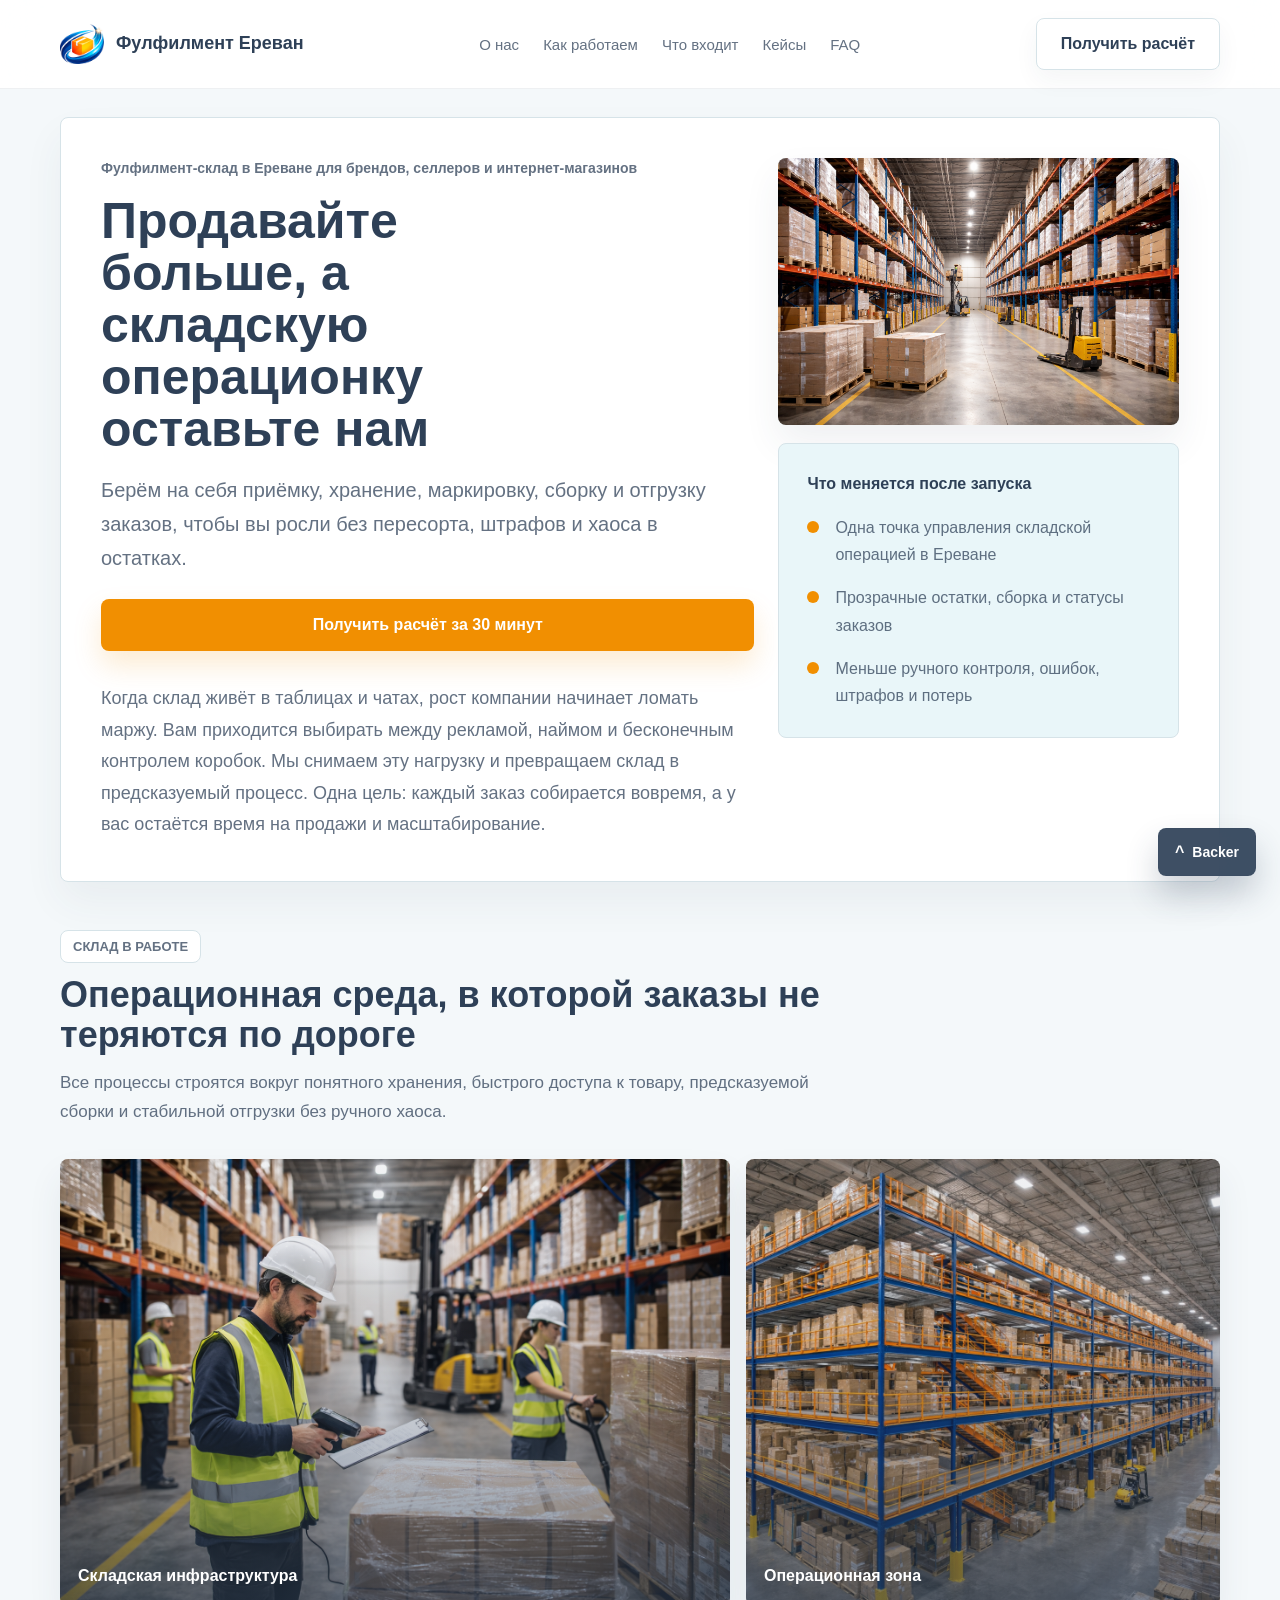
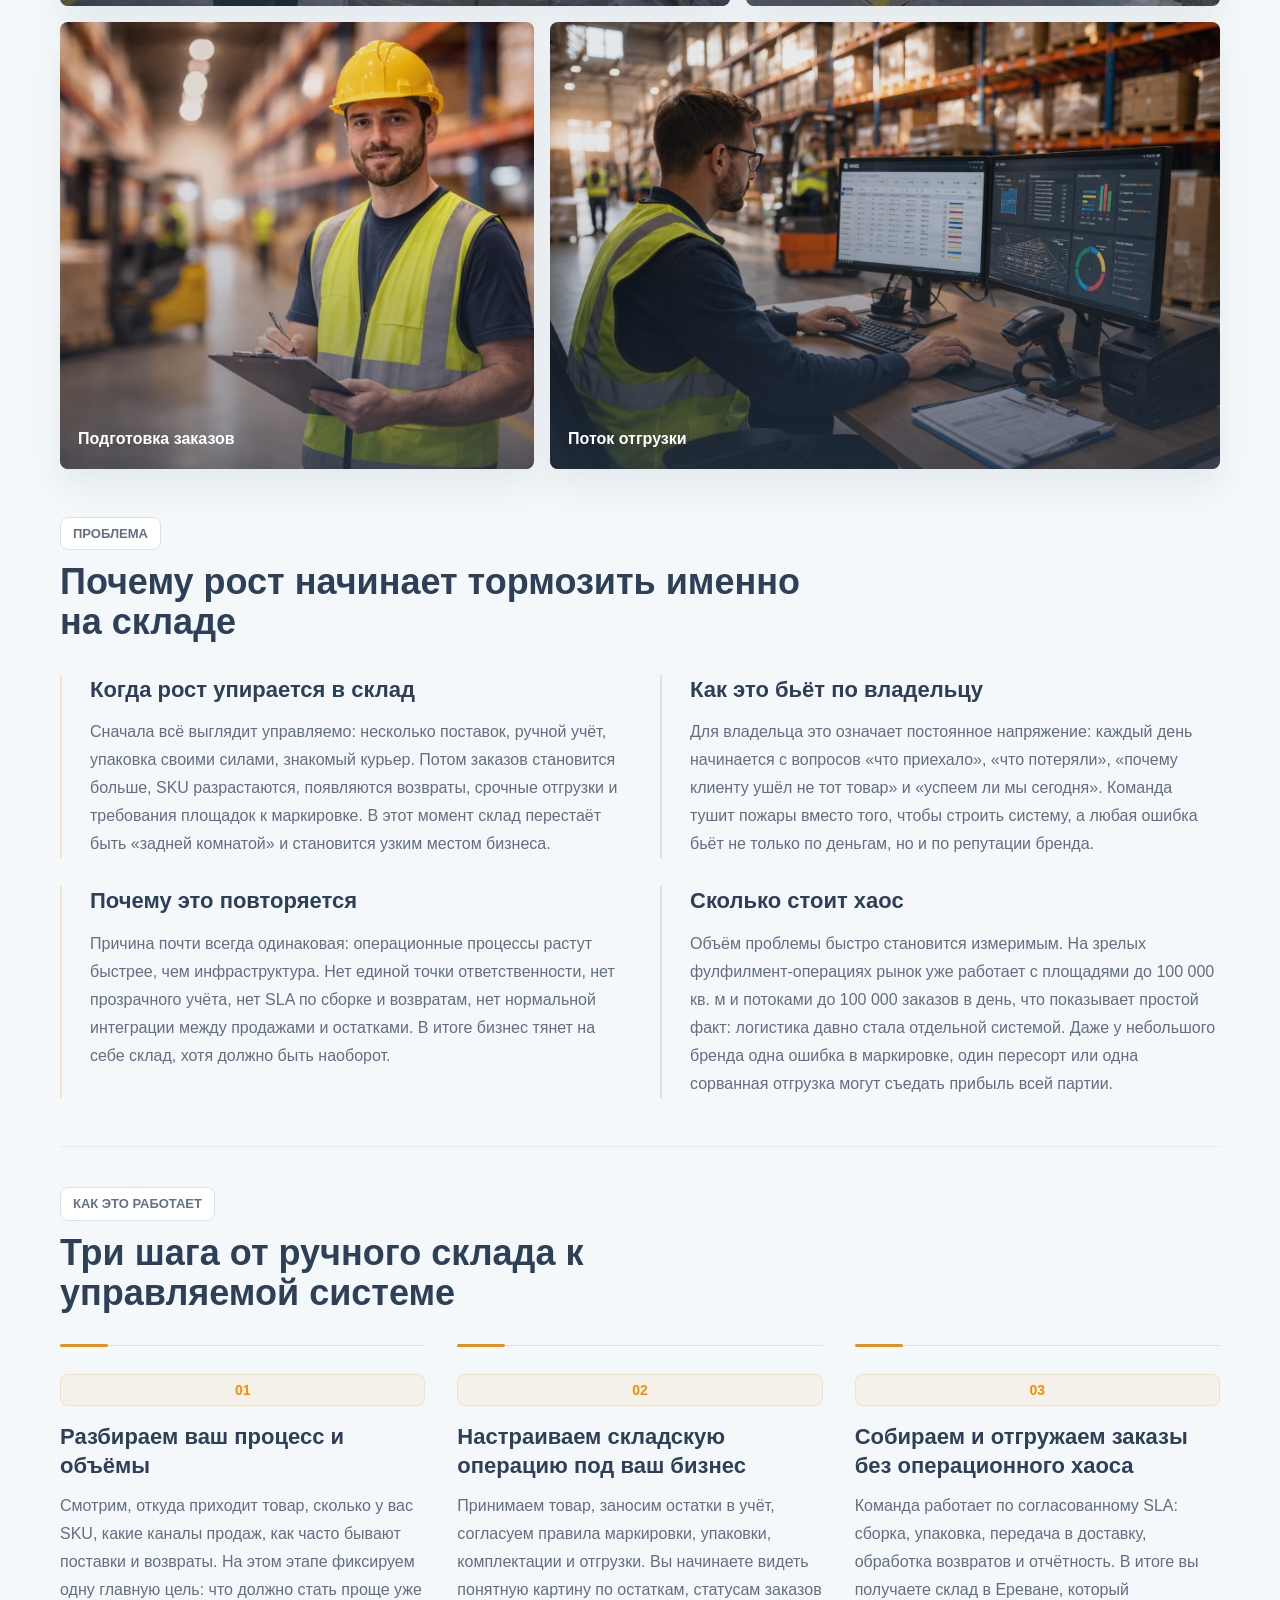
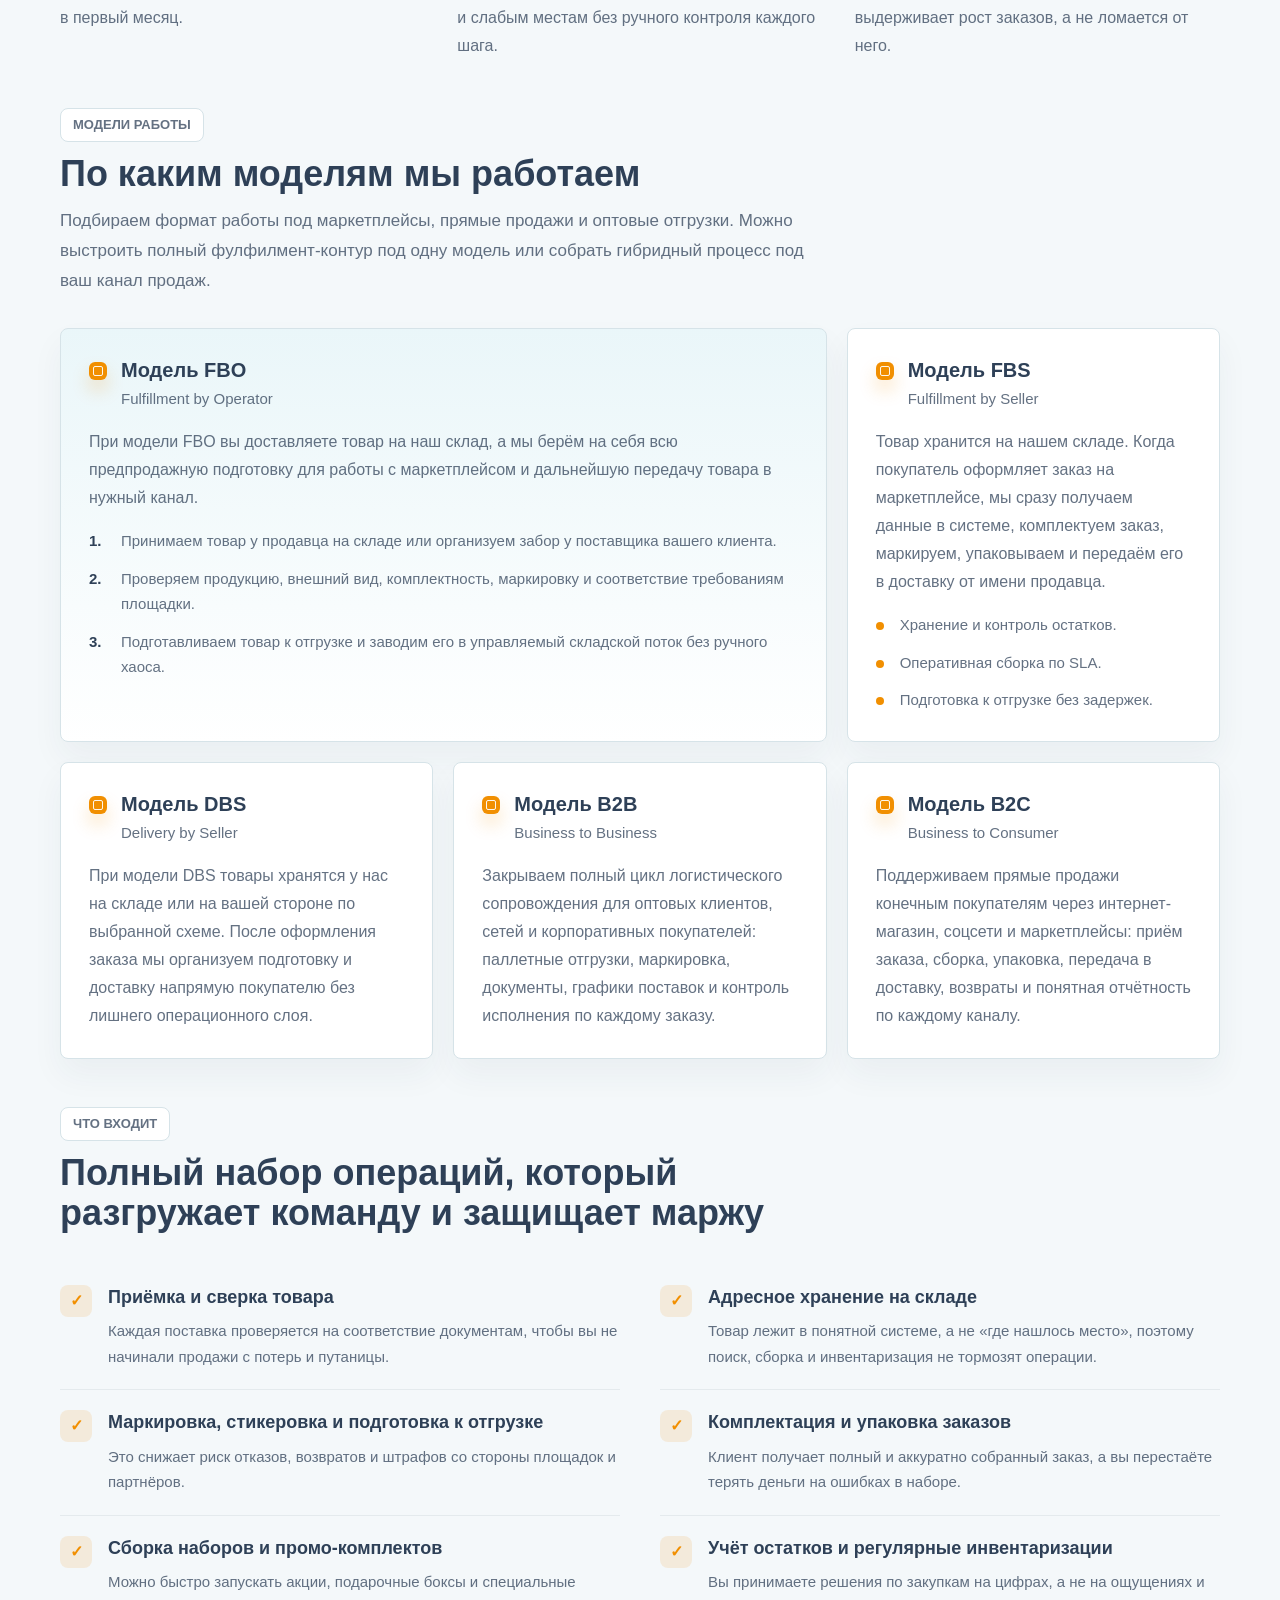
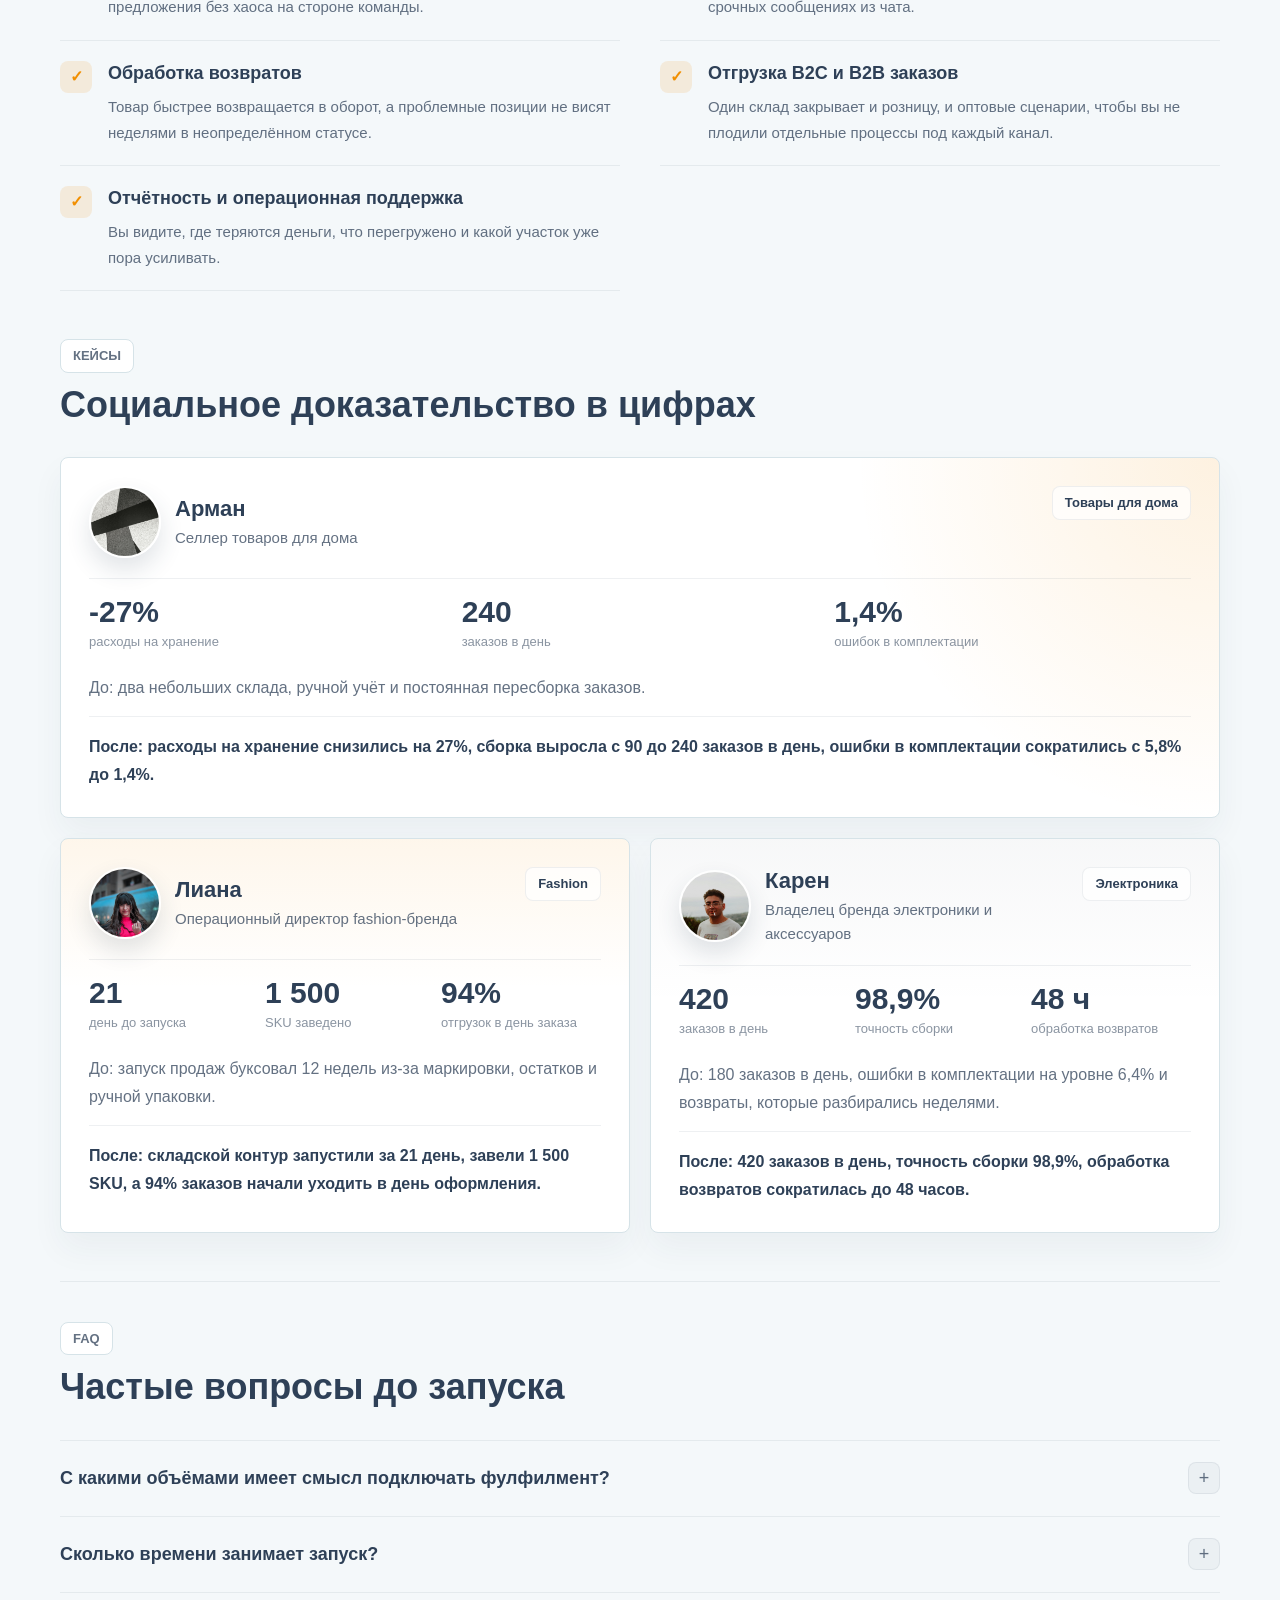
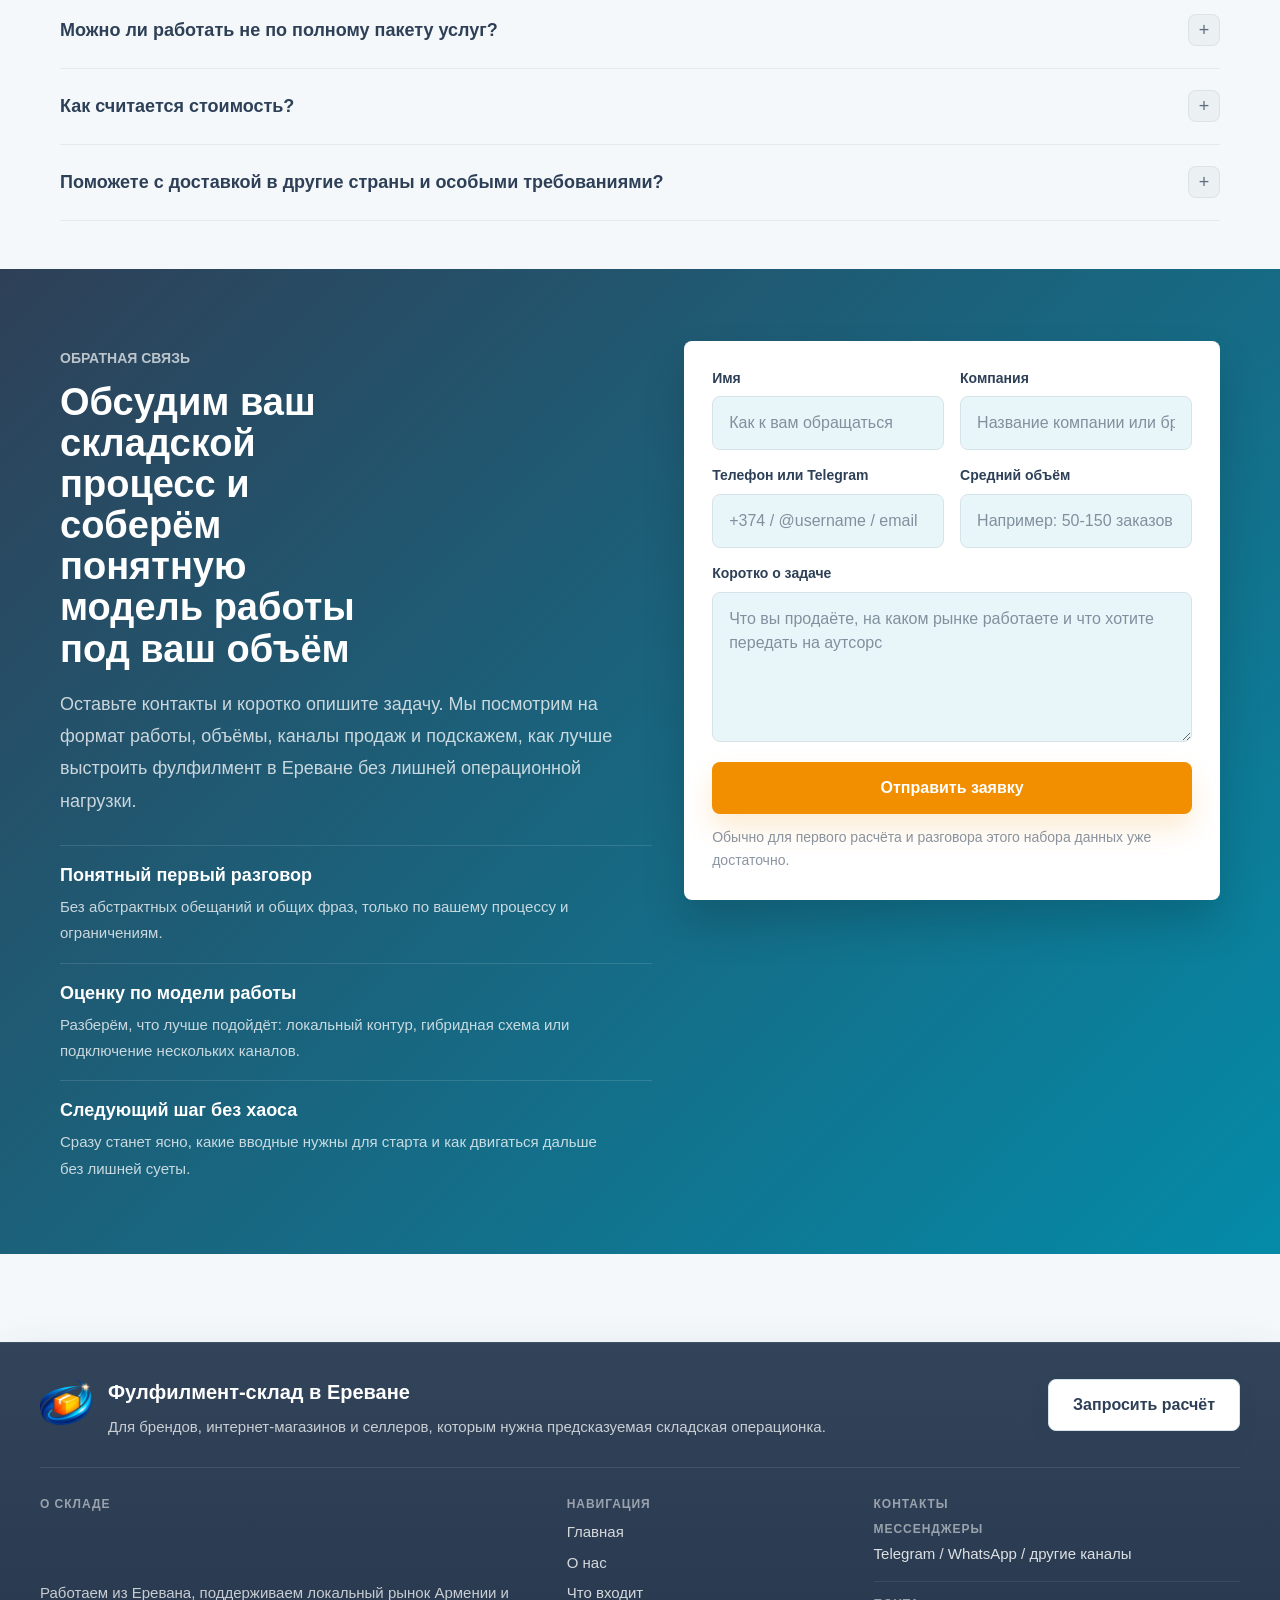
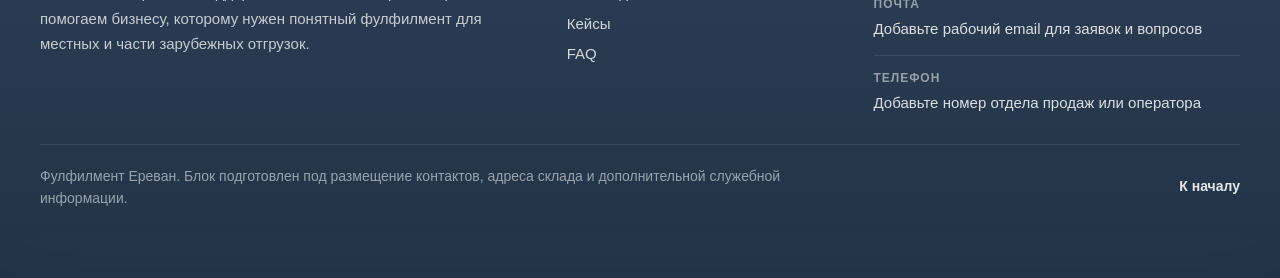
==== commit 35d159ca: "feat: Add new call-to-action section and logo, update footer and header with new branding - Introduc" ====
--- a/index.html
+++ b/index.html
@@ -659,10 +659,10 @@
             </div>
         </section>
 
-        <section class="landing__section cta" id="final-cta" aria-labelledby="final-cta-title">
+        <section class="landing__section cta cta--legacy" aria-hidden="true">
             <div class="cta__panel">
                 <p class="cta__eyebrow">Финальный шаг</p>
-                <h2 class="cta__title" id="final-cta-title">Если хотите расти без складского хаоса, начните с расчёта под ваши объёмы</h2>
+                <h2 class="cta__title">Если хотите расти без складского хаоса, начните с расчёта под ваши объёмы</h2>
                 <p class="cta__text">
                     Гарантия прозрачности: до старта фиксируем состав услуг,
                     экономику и SLA, чтобы вы понимали, за что платите и какой
@@ -678,6 +678,7 @@
                 </p>
             </div>
         </section>
+        <div data-partial="src/partials/cta.html"></div>
     </main>
 
     <div data-partial="src/partials/footer.html"></div>
--- a/src/css/styles.css
+++ b/src/css/styles.css
@@ -47,20 +47,20 @@
 
 a {
   text-decoration: none;
-  color: #000;
+  color: #2E4057;
 }
 
 .site-footer {
-  margin-top: 12px;
+  margin-top: 0;
   padding: 0 0 40px;
-  background: linear-gradient(180deg, rgba(23, 32, 51, 0.98), #0d1424);
+  background: linear-gradient(180deg, rgba(46, 64, 87, 0.98), #223247);
 }
 
 .site-footer__panel {
   width: 100%;
   padding: 36px 20px 28px;
   border-top: 1px solid rgba(255, 255, 255, 0.08);
-  box-shadow: 0 24px 48px rgba(16, 24, 40, 0.2);
+  box-shadow: 0 24px 48px rgba(46, 64, 87, 0.2);
 }
 
 .site-footer__top,
@@ -87,20 +87,14 @@
   gap: 16px;
 }
 
-.site-footer__brand-mark {
-  display: flex;
-  justify-content: center;
-  align-items: center;
-  gap: 0;
-  width: 44px;
-  height: 44px;
-  border-radius: 8px;
-  background-color: #0f62fe;
-  color: #fff;
-  font-size: 16px;
-  font-weight: 700;
-  line-height: 1;
-  box-shadow: 0 14px 28px rgba(15, 98, 254, 0.22);
+.site-footer__brand-media {
+  flex: 0 0 auto;
+}
+
+.site-footer__brand-logo {
+  display: block;
+  width: 52px;
+  height: auto;
 }
 
 .site-footer__brand-copy,
@@ -216,13 +210,13 @@
   flex-shrink: 0;
   border-color: transparent;
   background-color: #fff;
-  color: #101828;
+  color: #2E4057;
   box-shadow: none;
 }
 .site-footer__cta:hover, .site-footer__cta:focus-visible {
   border-color: transparent;
   background-color: rgba(255, 255, 255, 0.92);
-  color: #101828;
+  color: #2E4057;
 }
 
 .backer {
@@ -236,14 +230,14 @@
   z-index: 200;
   min-height: 48px;
   padding: 12px 16px;
-  border: 1px solid rgba(16, 24, 40, 0.08);
-  border-radius: 8px;
-  background-color: rgba(16, 24, 40, 0.92);
+  border: 1px solid rgba(46, 64, 87, 0.08);
+  border-radius: 8px;
+  background-color: rgba(46, 64, 87, 0.92);
   color: #fff;
   font-size: 14px;
   font-weight: 600;
   line-height: 1;
-  box-shadow: 0 18px 32px rgba(16, 24, 40, 0.24);
+  box-shadow: 0 18px 32px rgba(46, 64, 87, 0.24);
   backdrop-filter: blur(14px);
   transition: background-color 0.2s ease, color 0.2s ease, transform 0.2s ease, box-shadow 0.2s ease;
 }
@@ -253,10 +247,10 @@
   line-height: 1;
 }
 .backer:hover, .backer:focus-visible {
-  background-color: #0f62fe;
+  background-color: #F18F01;
   color: #fff;
   transform: translateY(-1px);
-  box-shadow: 0 18px 32px rgba(15, 98, 254, 0.28);
+  box-shadow: 0 18px 32px rgba(241, 143, 1, 0.28);
 }
 
 @media (max-width: 1024px) {
@@ -296,7 +290,7 @@
   position: sticky;
   top: 0;
   z-index: 100;
-  border-bottom: 1px solid rgba(16, 24, 40, 0.08);
+  border-bottom: 1px solid rgba(46, 64, 87, 0.08);
   background-color: rgba(255, 255, 255, 0.92);
   backdrop-filter: blur(18px);
 }
@@ -317,22 +311,17 @@
   justify-content: flex-start;
   align-items: center;
   gap: 12px;
-  color: #101828;
-}
-
-.site-header__brand-mark {
-  display: flex;
-  justify-content: center;
-  align-items: center;
-  gap: 0;
-  width: 40px;
-  height: 40px;
-  border-radius: 8px;
-  background-color: #0f62fe;
-  color: #fff;
-  font-size: 16px;
-  font-weight: 700;
-  line-height: 1;
+  color: #2E4057;
+}
+
+.site-header__brand-media {
+  flex: 0 0 auto;
+}
+
+.site-header__brand-logo {
+  display: block;
+  width: 44px;
+  height: auto;
 }
 
 .site-header__brand-text {
@@ -350,14 +339,14 @@
 }
 
 .site-header__link {
-  color: rgba(16, 24, 40, 0.74);
+  color: rgba(46, 64, 87, 0.74);
   font-size: 15px;
   font-weight: 500;
   line-height: 1.4;
   transition: color 0.2s ease;
 }
 .site-header__link:hover, .site-header__link:focus-visible {
-  color: #101828;
+  color: #2E4057;
 }
 
 .site-header__cta {
@@ -391,6 +380,655 @@
   }
   .site-header__cta {
     margin-left: 0;
+    width: 100%;
+  }
+}
+.cta-section {
+  margin-top: 48px;
+  margin-inline: calc(50% - 50vw);
+  padding: 72px 0;
+  background: linear-gradient(135deg, #2E4057 0%, #048BA8 100%);
+  overflow: hidden;
+}
+
+.cta--legacy,
+.about-cta--legacy {
+  display: none;
+}
+
+.cta-section__inner {
+  width: min(100%, 1200px);
+  margin: 0 auto;
+  padding-inline: 20px;
+  display: grid;
+  grid-template-columns: minmax(0, 1.05fr) minmax(360px, 0.95fr);
+  gap: 32px;
+  align-items: start;
+}
+
+.cta-section__content {
+  padding-top: 8px;
+}
+
+.cta-section__eyebrow {
+  margin-bottom: 14px;
+  color: rgba(255, 255, 255, 0.68);
+  font-size: 14px;
+  font-weight: 600;
+  line-height: 1.4;
+  text-transform: uppercase;
+}
+
+.cta-section__title {
+  max-width: 15ch;
+  margin-bottom: 18px;
+  color: #fff;
+  font-size: 44px;
+  font-weight: 700;
+  line-height: 1.08;
+}
+
+.cta-section__text,
+.cta-section__point-text {
+  color: rgba(255, 255, 255, 0.76);
+}
+
+.cta-section__text {
+  max-width: 680px;
+  margin-bottom: 28px;
+  font-size: 18px;
+  line-height: 1.8;
+}
+
+.cta-section__points {
+  display: grid;
+  gap: 16px;
+}
+
+.cta-section__point {
+  padding-top: 16px;
+  border-top: 1px solid rgba(255, 255, 255, 0.12);
+}
+
+.cta-section__point-title {
+  margin-bottom: 6px;
+  color: #fff;
+  font-size: 18px;
+  font-weight: 600;
+  line-height: 1.45;
+}
+
+.cta-section__point-text {
+  max-width: 560px;
+  font-size: 15px;
+  line-height: 1.75;
+}
+
+.cta-section__form-wrap {
+  padding: 28px;
+  border-radius: 8px;
+  background-color: #fff;
+  box-shadow: 0 24px 44px rgba(0, 0, 0, 0.16);
+}
+
+.cta-section__form {
+  display: grid;
+  gap: 20px;
+}
+
+.cta-section__fields {
+  display: grid;
+  grid-template-columns: repeat(2, minmax(0, 1fr));
+  gap: 16px;
+}
+
+.cta-section__field {
+  display: grid;
+  gap: 8px;
+}
+
+.cta-section__field--wide {
+  grid-column: 1/-1;
+}
+
+.cta-section__label {
+  color: #2E4057;
+  font-size: 14px;
+  font-weight: 600;
+  line-height: 1.4;
+}
+
+.cta-section__input,
+.cta-section__textarea {
+  width: 100%;
+  border: 1px solid #D6E3E8;
+  border-radius: 8px;
+  background-color: #E9F6F9;
+  color: #2E4057;
+  transition: border-color 0.2s ease, background-color 0.2s ease, box-shadow 0.2s ease;
+}
+.cta-section__input::placeholder,
+.cta-section__textarea::placeholder {
+  color: rgba(46, 64, 87, 0.56);
+}
+.cta-section__input:focus,
+.cta-section__textarea:focus {
+  border-color: rgba(241, 143, 1, 0.36);
+  background-color: #fff;
+  outline: 0;
+  box-shadow: 0 0 0 3px rgba(241, 143, 1, 0.14);
+}
+
+.cta-section__input {
+  min-height: 52px;
+  padding: 14px 16px;
+}
+
+.cta-section__textarea {
+  min-height: 132px;
+  padding: 14px 16px;
+  resize: vertical;
+}
+
+.cta-section__submit-row {
+  display: grid;
+  gap: 12px;
+}
+
+.cta-section__submit {
+  width: 100%;
+  min-height: 54px;
+}
+
+.cta-section__note {
+  color: rgba(46, 64, 87, 0.56);
+  font-size: 14px;
+  line-height: 1.65;
+}
+
+@media (max-width: 1280px) {
+  .cta-section__title {
+    font-size: 38px;
+  }
+}
+@media (max-width: 1024px) {
+  .cta-section__inner {
+    grid-template-columns: 1fr;
+  }
+}
+@media (max-width: 768px) {
+  .cta-section {
+    margin-top: 40px;
+    padding: 56px 0;
+  }
+  .cta-section__title {
+    max-width: none;
+    font-size: 32px;
+  }
+  .cta-section__text {
+    font-size: 17px;
+  }
+  .cta-section__form-wrap {
+    padding: 22px 20px;
+  }
+  .cta-section__fields {
+    grid-template-columns: 1fr;
+  }
+  .cta-section__field--wide {
+    grid-column: auto;
+  }
+}
+@media (max-width: 375px) {
+  .cta-section {
+    margin-top: 32px;
+    padding: 48px 0;
+  }
+  .cta-section__title {
+    font-size: 28px;
+  }
+  .cta-section__text,
+  .cta-section__point-text,
+  .cta-section__note {
+    font-size: 15px;
+  }
+}
+.about-page {
+  width: min(100%, 1200px);
+  margin: 0 auto;
+  padding-inline: 20px;
+  padding-top: 28px;
+  padding-bottom: 88px;
+}
+
+.about-page__section + .about-page__section {
+  margin-top: 48px;
+}
+
+.about-page__section-header {
+  max-width: 820px;
+  margin-bottom: 32px;
+}
+
+.about-page__eyebrow {
+  display: inline-flex;
+  margin-bottom: 12px;
+  padding: 8px 12px;
+  border: 1px solid #D6E3E8;
+  border-radius: 8px;
+  background-color: #fff;
+  color: rgba(46, 64, 87, 0.74);
+  font-size: 13px;
+  font-weight: 600;
+  line-height: 1.2;
+  text-transform: uppercase;
+}
+
+.about-page__title {
+  color: #2E4057;
+  font-size: 40px;
+  font-weight: 700;
+  line-height: 1.12;
+}
+
+.about-hero__panel {
+  display: grid;
+  grid-template-columns: minmax(0, 1.2fr) minmax(320px, 0.9fr);
+  gap: 24px;
+  padding: 40px;
+  border: 1px solid #D6E3E8;
+  border-radius: 8px;
+  background-color: #fff;
+  box-shadow: 0 20px 40px rgba(46, 64, 87, 0.06);
+}
+
+.about-hero__content {
+  max-width: 760px;
+}
+
+.about-hero__eyebrow,
+.about-cta__eyebrow {
+  margin-bottom: 16px;
+  color: rgba(46, 64, 87, 0.74);
+  font-size: 14px;
+  font-weight: 600;
+  line-height: 1.5;
+  text-transform: uppercase;
+}
+
+.about-hero__title {
+  max-width: 13ch;
+  margin-bottom: 18px;
+  color: #2E4057;
+  font-size: 54px;
+  font-weight: 700;
+  line-height: 1.04;
+}
+
+.about-hero__lead,
+.about-story__text,
+.about-market__item-text,
+.about-principles__text,
+.about-fit__text,
+.about-cta__text,
+.about-story__note-text {
+  color: rgba(46, 64, 87, 0.74);
+}
+
+.about-hero__lead {
+  max-width: 680px;
+  margin-bottom: 24px;
+  font-size: 20px;
+  line-height: 1.75;
+}
+
+.about-hero__actions {
+  display: flex;
+  flex-wrap: wrap;
+  gap: 12px;
+}
+
+.about-hero__aside {
+  display: grid;
+  gap: 18px;
+  align-content: start;
+}
+
+.about-hero__media,
+.about-capabilities__media {
+  overflow: hidden;
+  border-radius: 8px;
+  background-color: #E9F6F9;
+  box-shadow: 0 18px 36px rgba(46, 64, 87, 0.08);
+}
+
+.about-hero__image,
+.about-capabilities__image {
+  display: block;
+  width: 100%;
+  height: 100%;
+  object-fit: cover;
+}
+
+.about-hero__image {
+  aspect-ratio: 4/3;
+}
+
+.about-hero__facts {
+  display: grid;
+  gap: 12px;
+}
+
+.about-hero__fact,
+.about-story__note,
+.about-fit__item {
+  padding: 20px 22px;
+  border: 1px solid #D6E3E8;
+  border-radius: 8px;
+  background-color: #fff;
+  box-shadow: 0 14px 30px rgba(46, 64, 87, 0.05);
+}
+
+.about-hero__fact {
+  display: grid;
+  gap: 6px;
+}
+
+.about-hero__fact-label,
+.about-market__item-label,
+.about-story__note-label {
+  color: rgba(46, 64, 87, 0.56);
+  font-size: 12px;
+  font-weight: 600;
+  line-height: 1.4;
+  letter-spacing: 0.08em;
+  text-transform: uppercase;
+}
+
+.about-hero__fact-value {
+  color: #2E4057;
+  font-size: 16px;
+  font-weight: 600;
+  line-height: 1.55;
+}
+
+.about-story__layout {
+  display: grid;
+  grid-template-columns: minmax(0, 1.3fr) minmax(260px, 0.7fr);
+  gap: 32px;
+  align-items: start;
+}
+
+.about-story__content {
+  display: grid;
+  gap: 20px;
+}
+
+.about-story__text {
+  font-size: 17px;
+  line-height: 1.85;
+}
+
+.about-story__note {
+  background: linear-gradient(180deg, rgba(233, 246, 249, 0.96), rgba(255, 255, 255, 0.98));
+}
+
+.about-story__note-title,
+.about-market__item-title,
+.about-principles__title,
+.about-fit__title {
+  color: #2E4057;
+  font-weight: 700;
+}
+
+.about-story__note-title {
+  margin: 8px 0 10px;
+  font-size: 22px;
+  line-height: 1.3;
+}
+
+.about-story__note-text {
+  font-size: 15px;
+  line-height: 1.75;
+}
+
+.about-market__grid {
+  display: grid;
+  grid-template-columns: repeat(2, minmax(0, 1fr));
+  gap: 24px;
+}
+
+.about-market__item {
+  padding: 0 0 0 24px;
+  border-left: 2px solid rgba(241, 143, 1, 0.18);
+}
+
+.about-market__item:last-child {
+  border-left-color: rgba(46, 64, 87, 0.12);
+}
+
+.about-market__item-title {
+  margin: 10px 0 12px;
+  font-size: 24px;
+  line-height: 1.32;
+}
+
+.about-market__item-text {
+  font-size: 16px;
+  line-height: 1.8;
+}
+
+.about-principles {
+  padding-top: 40px;
+  border-top: 1px solid rgba(46, 64, 87, 0.08);
+}
+
+.about-principles__list {
+  display: grid;
+  grid-template-columns: repeat(2, minmax(0, 1fr));
+  gap: 28px 32px;
+}
+
+.about-principles__item {
+  position: relative;
+  display: flex;
+  gap: 18px;
+  padding-top: 24px;
+  border-top: 1px solid rgba(46, 64, 87, 0.12);
+}
+.about-principles__item::before {
+  content: "";
+  position: absolute;
+  top: -2px;
+  left: 0;
+  width: 48px;
+  height: 3px;
+  border-radius: 999px;
+  background-color: #F18F01;
+}
+
+.about-principles__step {
+  display: flex;
+  justify-content: center;
+  align-items: center;
+  gap: 0;
+  flex: 0 0 auto;
+  padding: 8px 12px;
+  border: 1px solid rgba(241, 143, 1, 0.18);
+  border-radius: 8px;
+  background-color: rgba(241, 143, 1, 0.06);
+  color: #F18F01;
+  font-size: 14px;
+  font-weight: 600;
+  line-height: 1;
+}
+
+.about-principles__title {
+  margin-bottom: 10px;
+  font-size: 21px;
+  line-height: 1.35;
+}
+
+.about-principles__text {
+  font-size: 16px;
+  line-height: 1.75;
+}
+
+.about-capabilities__layout {
+  display: grid;
+  grid-template-columns: minmax(320px, 0.95fr) minmax(0, 1.05fr);
+  gap: 24px;
+  align-items: center;
+}
+
+.about-capabilities__image {
+  aspect-ratio: 4/3;
+}
+
+.about-capabilities__list {
+  display: grid;
+  gap: 14px;
+  margin-top: 22px;
+}
+
+.about-capabilities__item {
+  position: relative;
+  padding-left: 28px;
+  color: rgba(46, 64, 87, 0.74);
+  font-size: 16px;
+  line-height: 1.75;
+}
+.about-capabilities__item::before {
+  content: "";
+  position: absolute;
+  top: 10px;
+  left: 0;
+  width: 10px;
+  height: 10px;
+  border-radius: 50%;
+  background-color: #F18F01;
+}
+
+.about-fit__grid {
+  display: grid;
+  grid-template-columns: repeat(3, minmax(0, 1fr));
+  gap: 20px;
+}
+
+.about-fit__title {
+  margin-bottom: 10px;
+  font-size: 22px;
+  line-height: 1.32;
+}
+
+.about-fit__text {
+  font-size: 16px;
+  line-height: 1.75;
+}
+
+.about-cta__panel {
+  padding: 38px 40px;
+  border-radius: 8px;
+  background-color: #2E4057;
+  box-shadow: 0 20px 40px rgba(46, 64, 87, 0.16);
+}
+
+.about-cta__title {
+  max-width: 18ch;
+  margin-bottom: 16px;
+  color: #fff;
+  font-size: 40px;
+  font-weight: 700;
+  line-height: 1.1;
+}
+
+.about-cta__text {
+  max-width: 760px;
+  margin-bottom: 24px;
+  color: rgba(255, 255, 255, 0.78);
+  font-size: 18px;
+  line-height: 1.75;
+}
+
+.about-cta__button {
+  min-width: 240px;
+}
+
+@media (max-width: 1280px) {
+  .about-page__title,
+  .about-cta__title {
+    font-size: 36px;
+  }
+  .about-hero__title {
+    font-size: 48px;
+  }
+}
+@media (max-width: 1024px) {
+  .about-page {
+    padding-bottom: 72px;
+  }
+  .about-hero__panel,
+  .about-story__layout,
+  .about-capabilities__layout,
+  .about-fit__grid {
+    grid-template-columns: 1fr;
+  }
+  .about-market__grid,
+  .about-principles__list {
+    grid-template-columns: 1fr;
+  }
+}
+@media (max-width: 768px) {
+  .about-page {
+    padding-top: 20px;
+    padding-bottom: 56px;
+  }
+  .about-page__section + .about-page__section {
+    margin-top: 40px;
+  }
+  .about-page__title,
+  .about-cta__title {
+    font-size: 30px;
+  }
+  .about-hero__panel,
+  .about-cta__panel {
+    padding: 24px;
+  }
+  .about-hero__title {
+    font-size: 38px;
+  }
+  .about-hero__lead,
+  .about-cta__text {
+    font-size: 17px;
+  }
+  .about-fit__item,
+  .about-story__note {
+    padding: 18px 18px 20px;
+  }
+  .about-principles {
+    padding-top: 32px;
+  }
+}
+@media (max-width: 375px) {
+  .about-page__section + .about-page__section {
+    margin-top: 32px;
+  }
+  .about-page__title,
+  .about-cta__title {
+    font-size: 28px;
+  }
+  .about-hero__title {
+    font-size: 32px;
+  }
+  .about-hero__lead,
+  .about-story__text,
+  .about-market__item-text,
+  .about-principles__text,
+  .about-fit__text,
+  .about-cta__text {
+    font-size: 15px;
+  }
+  .about-hero__actions .button,
+  .about-cta__button {
     width: 100%;
   }
 }
@@ -415,10 +1053,10 @@
   display: inline-flex;
   margin-bottom: 12px;
   padding: 8px 12px;
-  border: 1px solid #d7dfe9;
+  border: 1px solid #D6E3E8;
   border-radius: 8px;
   background-color: #fff;
-  color: rgba(16, 24, 40, 0.74);
+  color: rgba(46, 64, 87, 0.74);
   font-size: 13px;
   font-weight: 600;
   line-height: 1.2;
@@ -426,7 +1064,7 @@
 }
 
 .landing__section-title {
-  color: #101828;
+  color: #2E4057;
   font-size: 40px;
   font-weight: 700;
   line-height: 1.12;
@@ -435,7 +1073,7 @@
 .process,
 .faq {
   padding-top: 40px;
-  border-top: 1px solid rgba(16, 24, 40, 0.08);
+  border-top: 1px solid rgba(46, 64, 87, 0.08);
 }
 
 .hero__panel {
@@ -443,10 +1081,10 @@
   grid-template-columns: minmax(0, 1.55fr) minmax(300px, 0.95fr);
   gap: 24px;
   padding: 40px;
-  border: 1px solid #d7dfe9;
+  border: 1px solid #D6E3E8;
   border-radius: 8px;
   background-color: #fff;
-  box-shadow: 0 20px 40px rgba(16, 24, 40, 0.06);
+  box-shadow: 0 20px 40px rgba(46, 64, 87, 0.06);
 }
 
 .hero__content {
@@ -462,8 +1100,8 @@
 .hero__media {
   overflow: hidden;
   border-radius: 8px;
-  background-color: #edf3fb;
-  box-shadow: 0 18px 36px rgba(16, 24, 40, 0.08);
+  background-color: #E9F6F9;
+  box-shadow: 0 18px 36px rgba(46, 64, 87, 0.08);
 }
 
 .hero__image,
@@ -480,7 +1118,7 @@
 
 .hero__eyebrow {
   margin-bottom: 16px;
-  color: rgba(16, 24, 40, 0.74);
+  color: rgba(46, 64, 87, 0.74);
   font-size: 14px;
   font-weight: 600;
   line-height: 1.5;
@@ -489,7 +1127,7 @@
 .hero__title {
   max-width: 12ch;
   margin-bottom: 18px;
-  color: #101828;
+  color: #2E4057;
   font-size: 56px;
   font-weight: 700;
   line-height: 1.04;
@@ -498,7 +1136,7 @@
 .hero__lead {
   max-width: 640px;
   margin-bottom: 24px;
-  color: rgba(16, 24, 40, 0.74);
+  color: rgba(46, 64, 87, 0.74);
   font-size: 20px;
   line-height: 1.7;
 }
@@ -509,7 +1147,7 @@
 
 .hero__support {
   max-width: 700px;
-  color: rgba(16, 24, 40, 0.74);
+  color: rgba(46, 64, 87, 0.74);
   font-size: 18px;
   line-height: 1.75;
 }
@@ -517,14 +1155,14 @@
 .hero__summary-card {
   height: 100%;
   padding: 28px;
-  border: 1px solid #d7dfe9;
-  border-radius: 8px;
-  background-color: #edf3fb;
+  border: 1px solid #D6E3E8;
+  border-radius: 8px;
+  background-color: #E9F6F9;
 }
 
 .hero__summary-label {
   margin-bottom: 18px;
-  color: #101828;
+  color: #2E4057;
   font-size: 16px;
   font-weight: 600;
   line-height: 1.5;
@@ -538,7 +1176,7 @@
 .hero__summary-item {
   position: relative;
   padding-left: 28px;
-  color: rgba(16, 24, 40, 0.74);
+  color: rgba(46, 64, 87, 0.74);
   font-size: 16px;
   line-height: 1.7;
 }
@@ -550,13 +1188,13 @@
   width: 12px;
   height: 12px;
   border-radius: 6px;
-  background-color: #0f62fe;
+  background-color: #F18F01;
 }
 
 .showcase__intro {
   max-width: 760px;
   margin-top: 12px;
-  color: rgba(16, 24, 40, 0.74);
+  color: rgba(46, 64, 87, 0.74);
   font-size: 17px;
   line-height: 1.75;
 }
@@ -574,13 +1212,13 @@
   min-height: 280px;
   border-radius: 8px;
   background-color: #fff;
-  box-shadow: 0 18px 34px rgba(16, 24, 40, 0.08);
+  box-shadow: 0 18px 34px rgba(46, 64, 87, 0.08);
 }
 .showcase__item::after {
   content: "";
   position: absolute;
   inset: 0;
-  background: linear-gradient(180deg, rgba(16, 24, 40, 0.06) 0%, rgba(16, 24, 40, 0.12) 42%, rgba(16, 24, 40, 0.62) 100%);
+  background: linear-gradient(180deg, rgba(46, 64, 87, 0.06) 0%, rgba(46, 64, 87, 0.12) 42%, rgba(46, 64, 87, 0.62) 100%);
   pointer-events: none;
 }
 
@@ -607,19 +1245,19 @@
 }
 
 .cases__card {
-  border: 1px solid #d7dfe9;
+  border: 1px solid #D6E3E8;
   border-radius: 8px;
   background-color: #fff;
-  box-shadow: 0 16px 32px rgba(16, 24, 40, 0.05);
+  box-shadow: 0 16px 32px rgba(46, 64, 87, 0.05);
 }
 
 .problem__card {
   padding: 0 0 0 28px;
-  border-left: 2px solid rgba(15, 98, 254, 0.18);
+  border-left: 2px solid rgba(241, 143, 1, 0.18);
 }
 
 .problem__card:nth-child(even) {
-  border-left-color: rgba(16, 24, 40, 0.12);
+  border-left-color: rgba(46, 64, 87, 0.12);
 }
 
 .problem__card-title,
@@ -627,7 +1265,7 @@
 .models__title,
 .features__title,
 .cases__name {
-  color: #101828;
+  color: #2E4057;
   font-weight: 700;
 }
 
@@ -648,7 +1286,7 @@
 .faq__answer,
 .cta__text,
 .cta__note {
-  color: rgba(16, 24, 40, 0.74);
+  color: rgba(46, 64, 87, 0.74);
 }
 
 .problem__card-text {
@@ -665,7 +1303,7 @@
 .process__item {
   position: relative;
   padding-top: 28px;
-  border-top: 1px solid rgba(16, 24, 40, 0.12);
+  border-top: 1px solid rgba(46, 64, 87, 0.12);
 }
 .process__item::before {
   content: "";
@@ -675,7 +1313,7 @@
   width: 48px;
   height: 3px;
   border-radius: 999px;
-  background-color: #0f62fe;
+  background-color: #F18F01;
 }
 
 .process__step {
@@ -687,10 +1325,10 @@
   height: auto;
   margin-bottom: 16px;
   padding: 8px 12px;
-  border: 1px solid rgba(15, 98, 254, 0.18);
-  border-radius: 8px;
-  background-color: rgba(15, 98, 254, 0.06);
-  color: #0f62fe;
+  border: 1px solid rgba(241, 143, 1, 0.18);
+  border-radius: 8px;
+  background-color: rgba(241, 143, 1, 0.06);
+  color: #F18F01;
   font-size: 14px;
   font-weight: 600;
   line-height: 1;
@@ -723,15 +1361,15 @@
 .models__card {
   height: 100%;
   padding: 28px;
-  border: 1px solid #d7dfe9;
+  border: 1px solid #D6E3E8;
   border-radius: 8px;
   background-color: #fff;
-  box-shadow: 0 16px 32px rgba(16, 24, 40, 0.05);
+  box-shadow: 0 16px 32px rgba(46, 64, 87, 0.05);
 }
 
 .models__card--wide {
   grid-column: span 2;
-  background: linear-gradient(180deg, rgba(237, 243, 251, 0.92), rgba(255, 255, 255, 0.98));
+  background: linear-gradient(180deg, rgba(233, 246, 249, 0.92), rgba(255, 255, 255, 0.98));
 }
 
 .models__head {
@@ -748,8 +1386,8 @@
   height: 18px;
   margin-top: 5px;
   border-radius: 6px;
-  background-color: #f79009;
-  box-shadow: 0 10px 18px rgba(247, 144, 9, 0.24);
+  background-color: #F18F01;
+  box-shadow: 0 10px 18px rgba(241, 143, 1, 0.24);
 }
 .models__icon::after {
   content: "";
@@ -803,7 +1441,7 @@
   width: 8px;
   height: 8px;
   border-radius: 50%;
-  background-color: #f79009;
+  background-color: #F18F01;
 }
 
 .models__list--ordered {
@@ -821,7 +1459,7 @@
   height: auto;
   border-radius: 0;
   background-color: transparent;
-  color: #101828;
+  color: #2E4057;
   font-size: 15px;
   font-weight: 600;
   line-height: 1.7;
@@ -838,7 +1476,7 @@
   gap: 16px;
   min-height: 0;
   padding: 20px 0;
-  border-bottom: 1px solid rgba(16, 24, 40, 0.08);
+  border-bottom: 1px solid rgba(46, 64, 87, 0.08);
 }
 
 .features__icon {
@@ -850,8 +1488,8 @@
   width: 32px;
   height: 32px;
   border-radius: 8px;
-  background-color: rgba(15, 98, 254, 0.12);
-  color: #0f62fe;
+  background-color: rgba(241, 143, 1, 0.12);
+  color: #F18F01;
   font-size: 16px;
   font-weight: 700;
   line-height: 1;
@@ -885,15 +1523,15 @@
 
 .cases__card--featured {
   grid-column: span 12;
-  background: radial-gradient(circle at top right, rgba(15, 98, 254, 0.12), transparent 30%), #fff;
+  background: radial-gradient(circle at top right, rgba(241, 143, 1, 0.12), transparent 30%), #fff;
 }
 
 .cases__card--accent {
-  background: linear-gradient(180deg, rgba(247, 144, 9, 0.08), transparent 38%), #fff;
+  background: linear-gradient(180deg, rgba(241, 143, 1, 0.08), transparent 38%), #fff;
 }
 
 .cases__card--contrast {
-  background: linear-gradient(180deg, rgba(16, 24, 40, 0.04), transparent 42%), #fff;
+  background: linear-gradient(180deg, rgba(46, 64, 87, 0.04), transparent 42%), #fff;
 }
 
 .cases__top {
@@ -921,7 +1559,7 @@
   border-radius: 50%;
   object-fit: cover;
   object-position: center top;
-  box-shadow: 0 12px 24px rgba(16, 24, 40, 0.14);
+  box-shadow: 0 12px 24px rgba(46, 64, 87, 0.14);
 }
 
 .cases__person {
@@ -935,7 +1573,7 @@
 }
 
 .cases__role {
-  color: rgba(16, 24, 40, 0.74);
+  color: rgba(46, 64, 87, 0.74);
   font-size: 15px;
   line-height: 1.55;
 }
@@ -945,10 +1583,10 @@
   align-items: center;
   min-height: 34px;
   padding: 8px 12px;
-  border: 1px solid rgba(16, 24, 40, 0.08);
+  border: 1px solid rgba(46, 64, 87, 0.08);
   border-radius: 8px;
   background-color: rgba(255, 255, 255, 0.72);
-  color: #101828;
+  color: #2E4057;
   font-size: 13px;
   font-weight: 600;
   line-height: 1.2;
@@ -961,7 +1599,7 @@
   gap: 16px;
   margin-bottom: 22px;
   padding-top: 18px;
-  border-top: 1px solid rgba(16, 24, 40, 0.08);
+  border-top: 1px solid rgba(46, 64, 87, 0.08);
 }
 
 .cases__metric {
@@ -970,14 +1608,14 @@
 }
 
 .cases__metric-value {
-  color: #101828;
+  color: #2E4057;
   font-size: 30px;
   font-weight: 700;
   line-height: 1;
 }
 
 .cases__metric-label {
-  color: rgba(16, 24, 40, 0.56);
+  color: rgba(46, 64, 87, 0.56);
   font-size: 13px;
   line-height: 1.45;
 }
@@ -994,25 +1632,25 @@
 
 .cases__result {
   padding-top: 16px;
-  border-top: 1px solid rgba(16, 24, 40, 0.08);
-  color: #101828;
+  border-top: 1px solid rgba(46, 64, 87, 0.08);
+  color: #2E4057;
   font-weight: 600;
 }
 
 .faq__list {
   display: grid;
   gap: 0;
-  border-top: 1px solid rgba(16, 24, 40, 0.08);
+  border-top: 1px solid rgba(46, 64, 87, 0.08);
 }
 
 .faq__item {
-  border-bottom: 1px solid rgba(16, 24, 40, 0.08);
+  border-bottom: 1px solid rgba(46, 64, 87, 0.08);
 }
 
 .faq__question {
   position: relative;
   padding: 24px 52px 24px 0;
-  color: #101828;
+  color: #2E4057;
   font-size: 18px;
   font-weight: 600;
   line-height: 1.5;
@@ -1033,10 +1671,10 @@
   right: 0;
   width: 32px;
   height: 32px;
-  border: 1px solid rgba(16, 24, 40, 0.08);
-  border-radius: 8px;
-  background-color: rgba(16, 24, 40, 0.04);
-  color: rgba(16, 24, 40, 0.74);
+  border: 1px solid rgba(46, 64, 87, 0.08);
+  border-radius: 8px;
+  background-color: rgba(46, 64, 87, 0.04);
+  color: rgba(46, 64, 87, 0.74);
   font-size: 18px;
   font-weight: 500;
   line-height: 1;
@@ -1046,15 +1684,15 @@
 
 .faq__item[open] .faq__question::after {
   content: "−";
-  color: #101828;
-  border-color: rgba(16, 24, 40, 0.16);
+  color: #2E4057;
+  border-color: rgba(46, 64, 87, 0.16);
 }
 
 .faq__item[open] .faq__question::after {
   content: "-";
-  background-color: #101828;
+  background-color: #2E4057;
   color: #fff;
-  border-color: #101828;
+  border-color: #2E4057;
 }
 
 .faq__answer {
@@ -1067,8 +1705,8 @@
 .cta__panel {
   padding: 38px 40px;
   border-radius: 8px;
-  background-color: #101828;
-  box-shadow: 0 20px 40px rgba(16, 24, 40, 0.16);
+  background-color: #2E4057;
+  box-shadow: 0 20px 40px rgba(46, 64, 87, 0.16);
 }
 
 .cta__eyebrow {
@@ -1104,12 +1742,12 @@
 .cta__button {
   min-width: 240px;
   background-color: #fff;
-  color: #101828;
+  color: #2E4057;
   box-shadow: none;
 }
 .cta__button:hover, .cta__button:focus-visible {
   background-color: rgba(255, 255, 255, 0.94);
-  color: #101828;
+  color: #2E4057;
 }
 
 .cta__note {
@@ -1276,8 +1914,8 @@
 }
 
 body {
-  background-color: #f3f6fb;
-  color: #101828;
+  background-color: #F4F8FA;
+  color: #2E4057;
   font-family: Arial, sans-serif;
   font-size: 16px;
   line-height: 1.5;
@@ -1315,28 +1953,28 @@
   transform: translateY(-1px);
 }
 .button:focus-visible {
-  outline: 2px solid rgba(15, 98, 254, 0.24);
+  outline: 2px solid rgba(241, 143, 1, 0.24);
   outline-offset: 2px;
 }
 
 .button--primary {
-  background-color: #0f62fe;
+  background-color: #F18F01;
   color: #fff;
-  box-shadow: 0 14px 28px rgba(15, 98, 254, 0.18);
+  box-shadow: 0 14px 28px rgba(241, 143, 1, 0.18);
 }
 .button--primary:hover, .button--primary:focus-visible {
-  background-color: #0b4fd0;
+  background-color: #D87E01;
   color: #fff;
 }
 
 .button--secondary {
-  border-color: #d7dfe9;
+  border-color: #D6E3E8;
   background-color: #fff;
-  color: #101828;
-  box-shadow: 0 10px 24px rgba(16, 24, 40, 0.05);
+  color: #2E4057;
+  box-shadow: 0 10px 24px rgba(46, 64, 87, 0.05);
 }
 .button--secondary:hover, .button--secondary:focus-visible {
-  border-color: rgba(16, 24, 40, 0.18);
-  background-color: #edf3fb;
-  color: #101828;
-}
+  border-color: rgba(46, 64, 87, 0.18);
+  background-color: #E9F6F9;
+  color: #2E4057;
+}
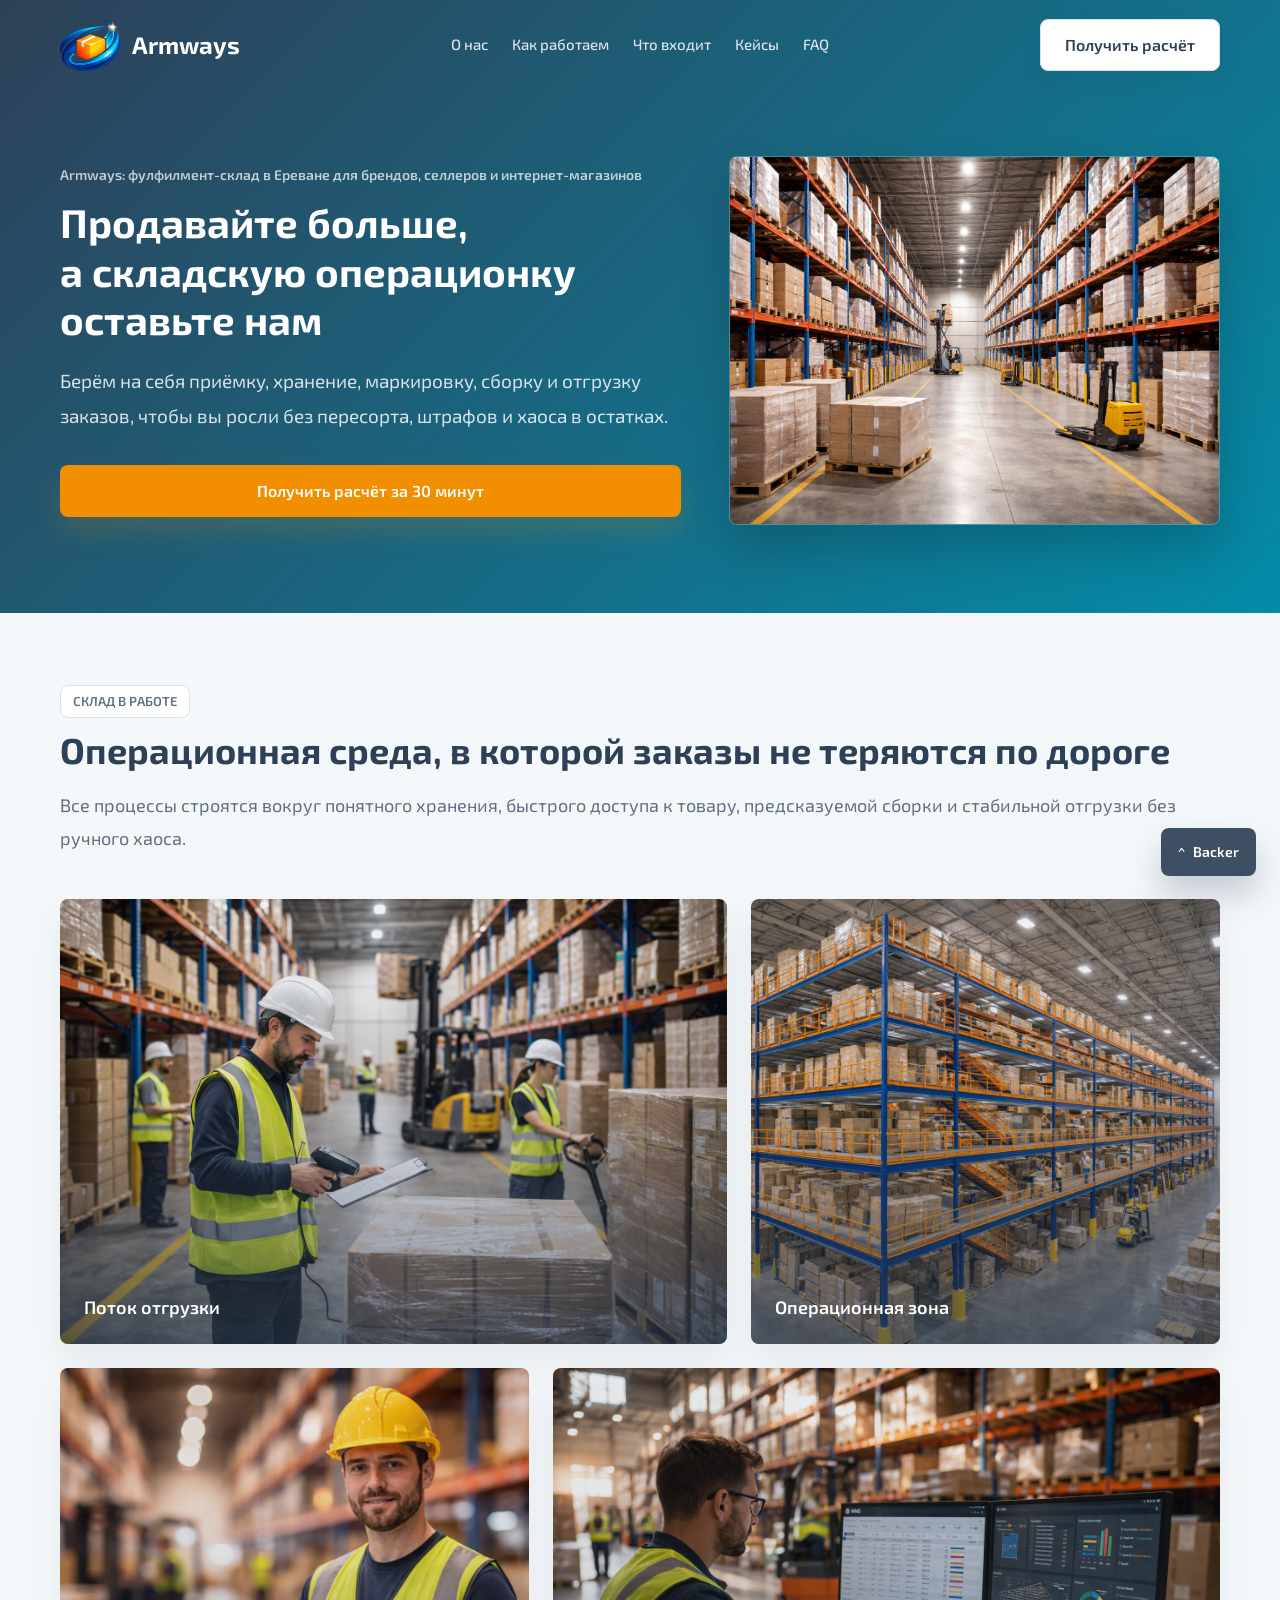
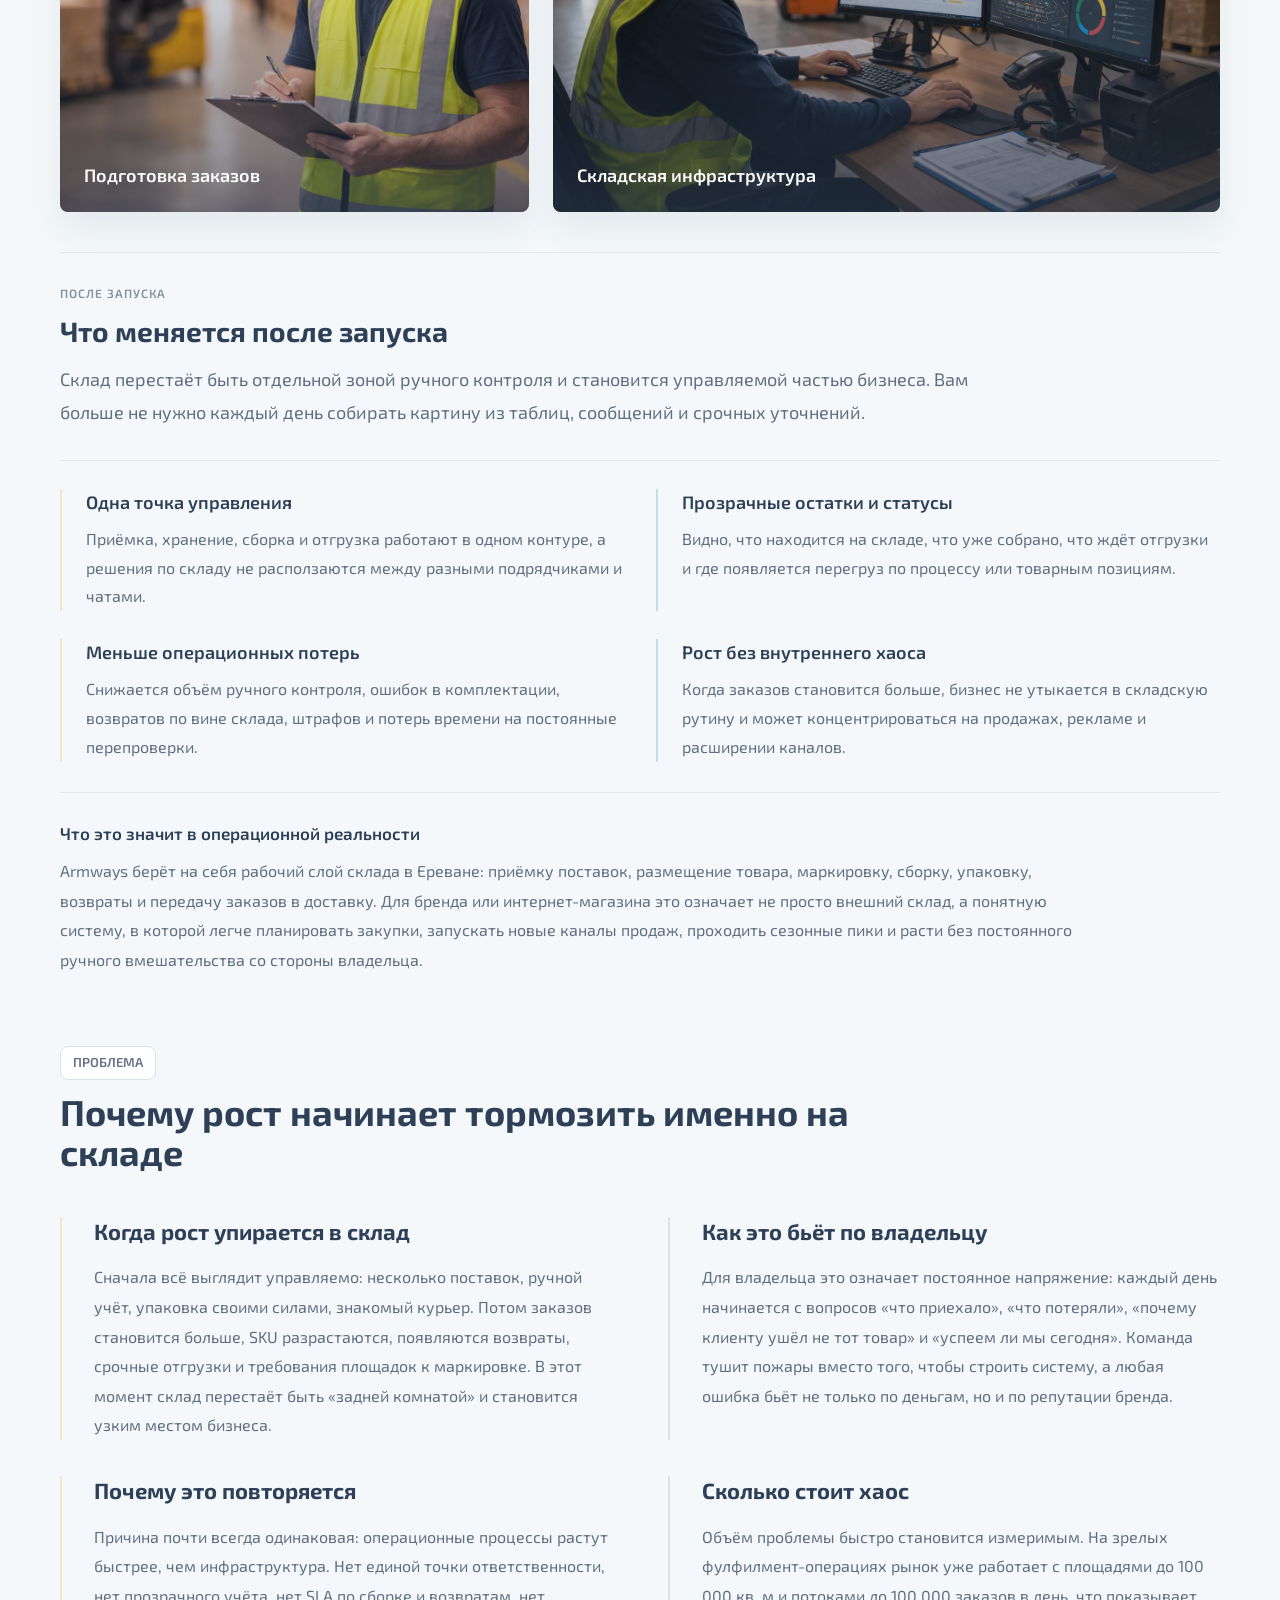
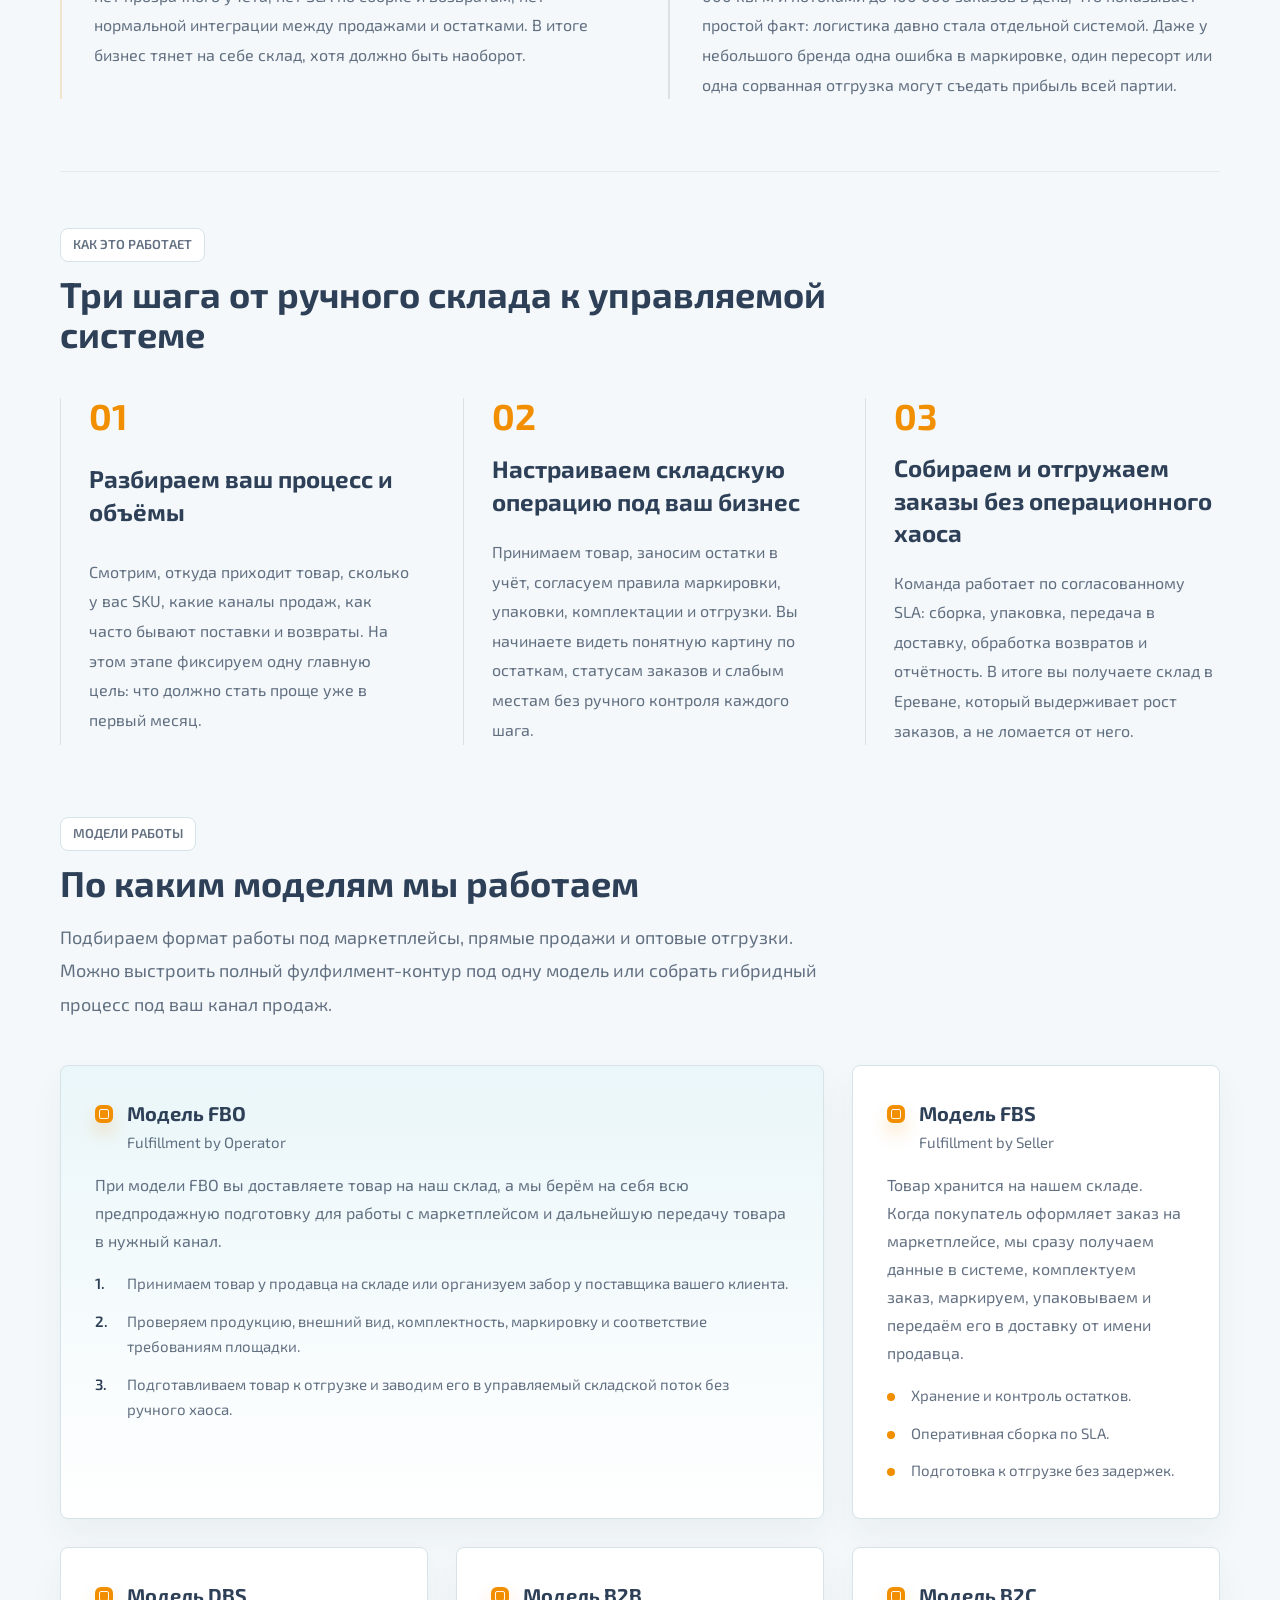
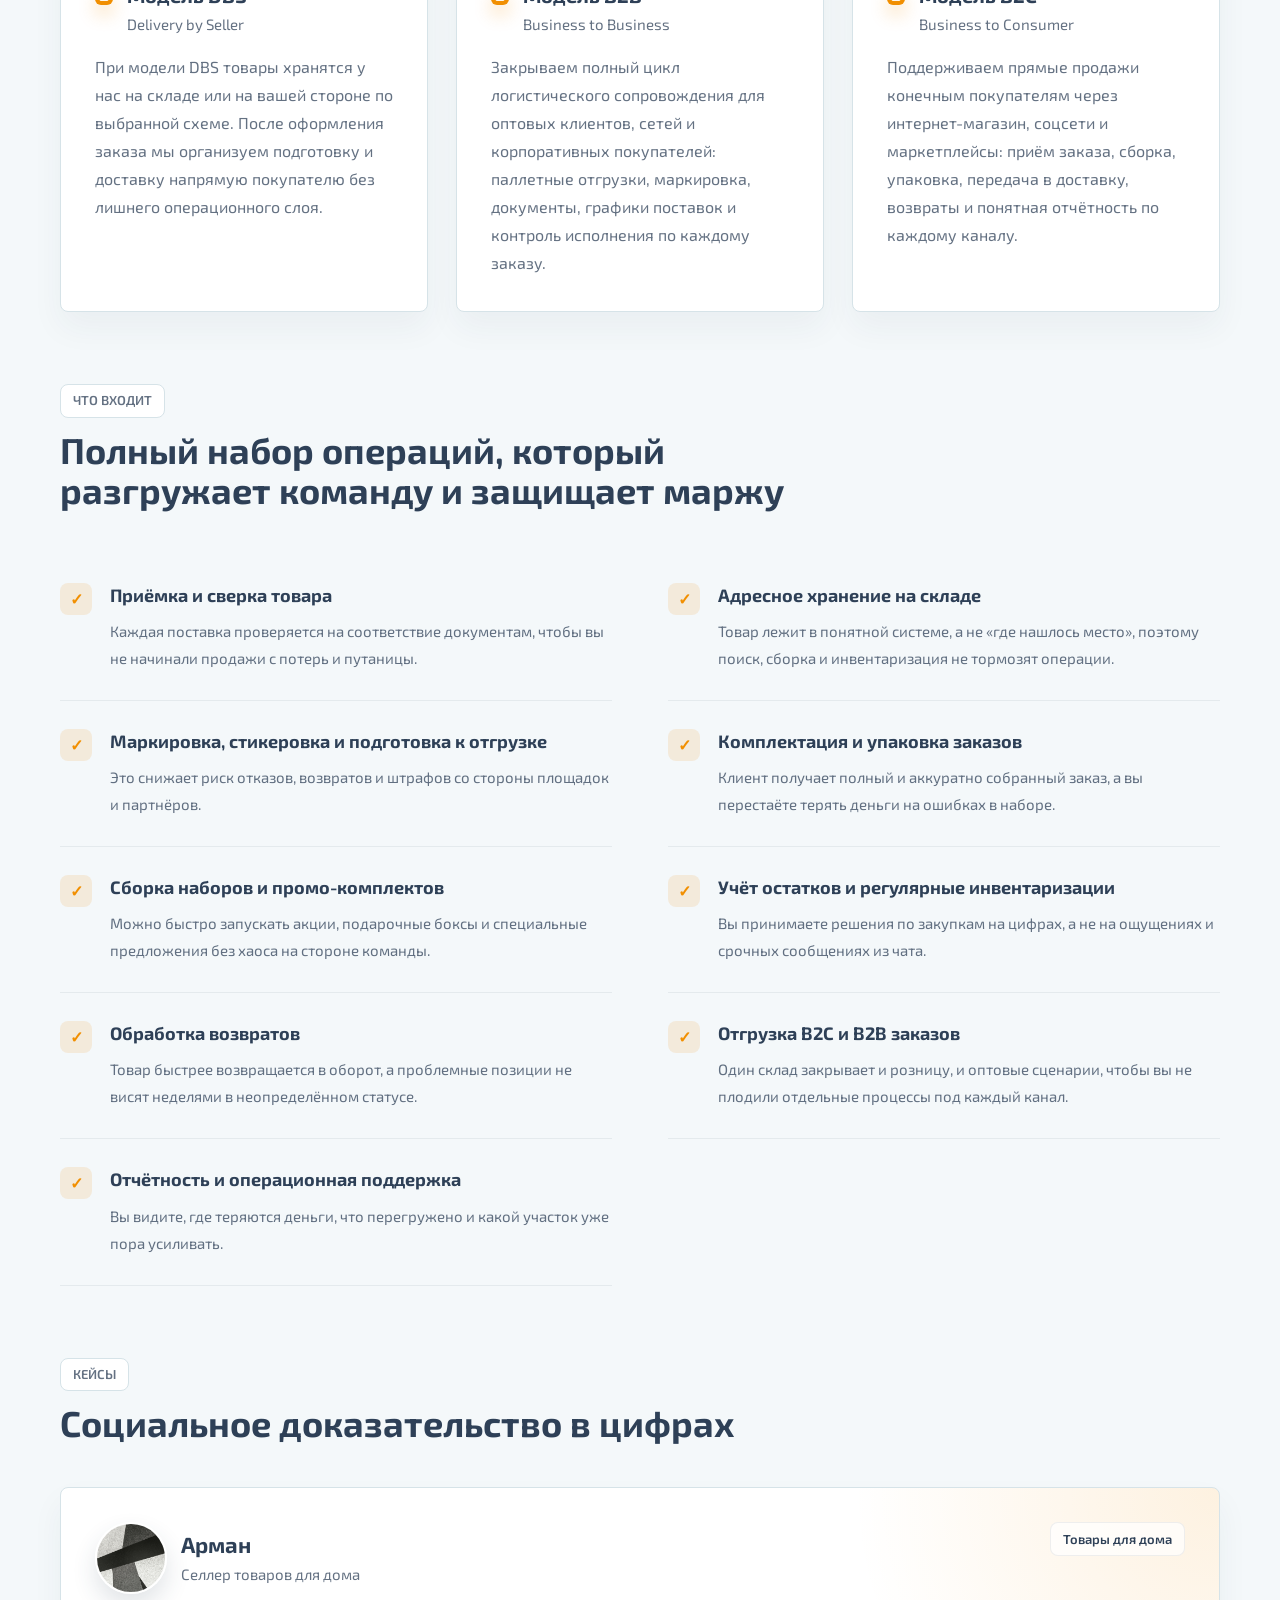
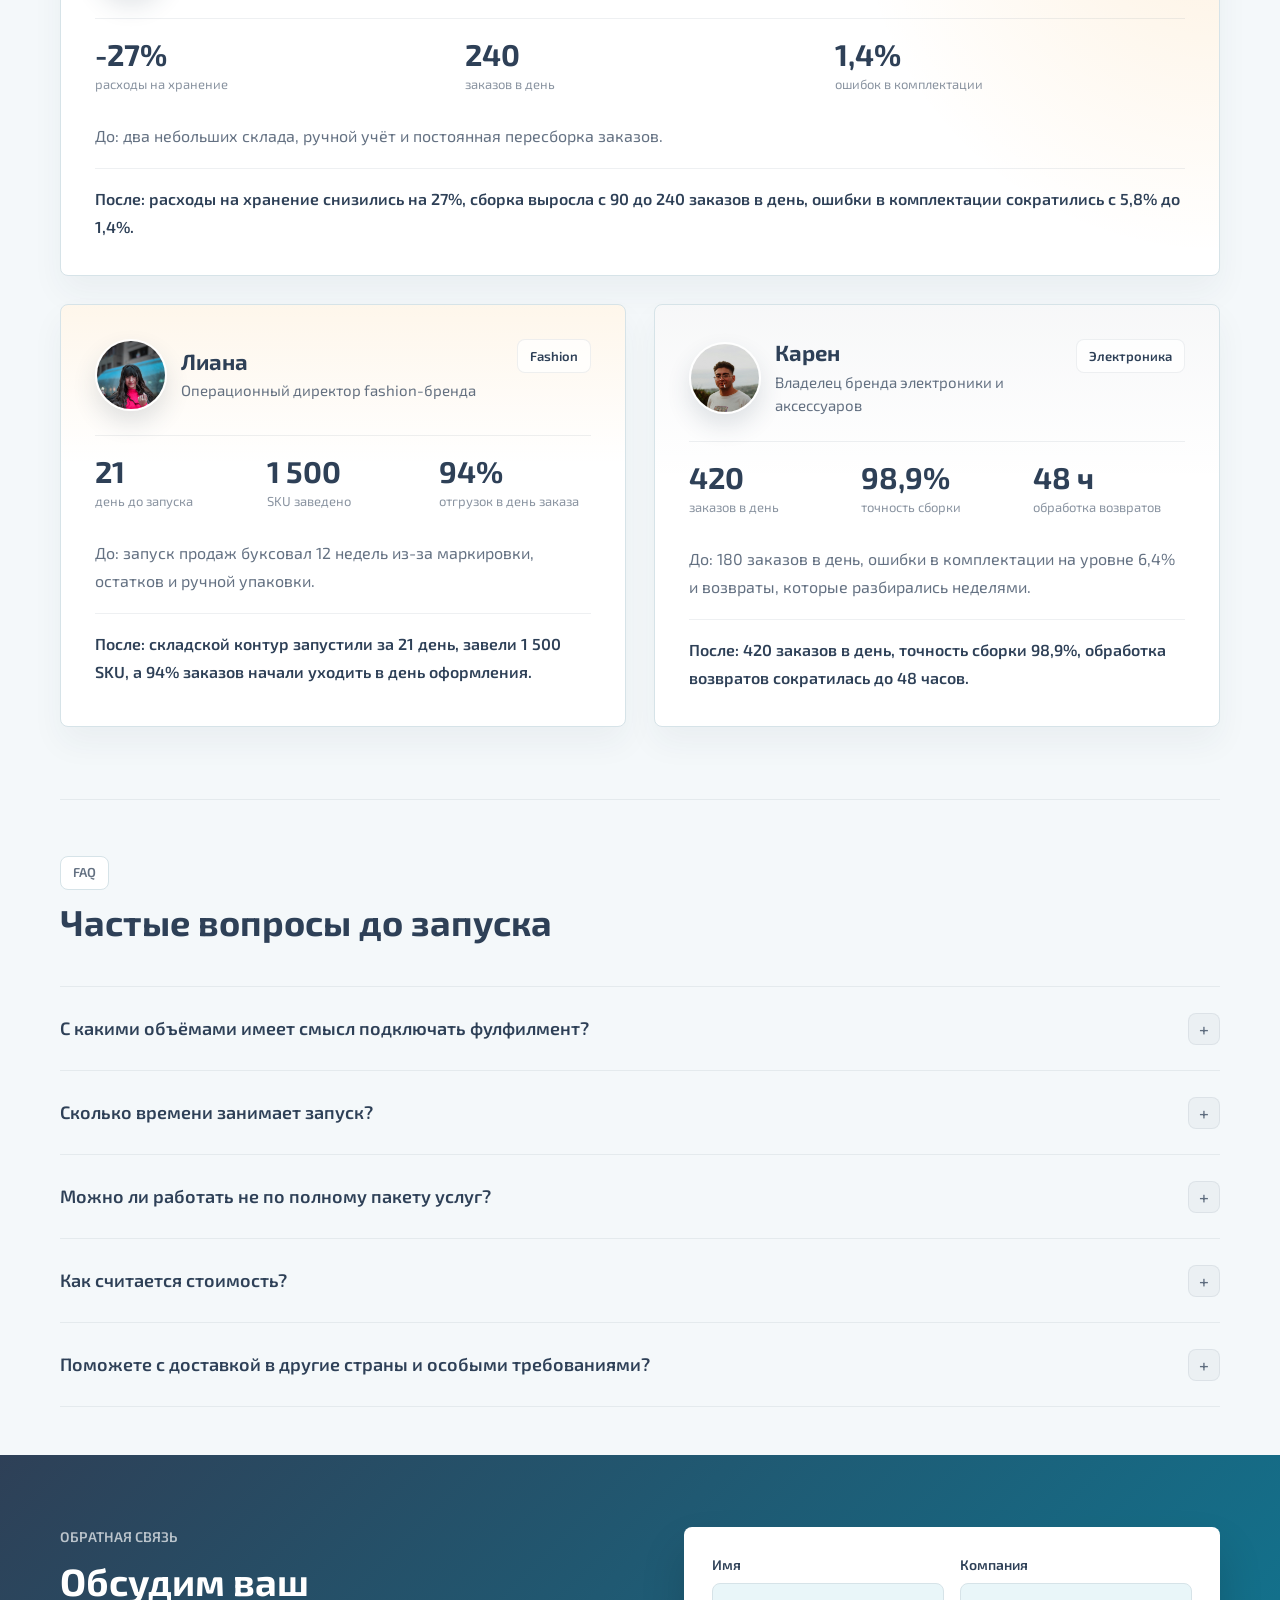
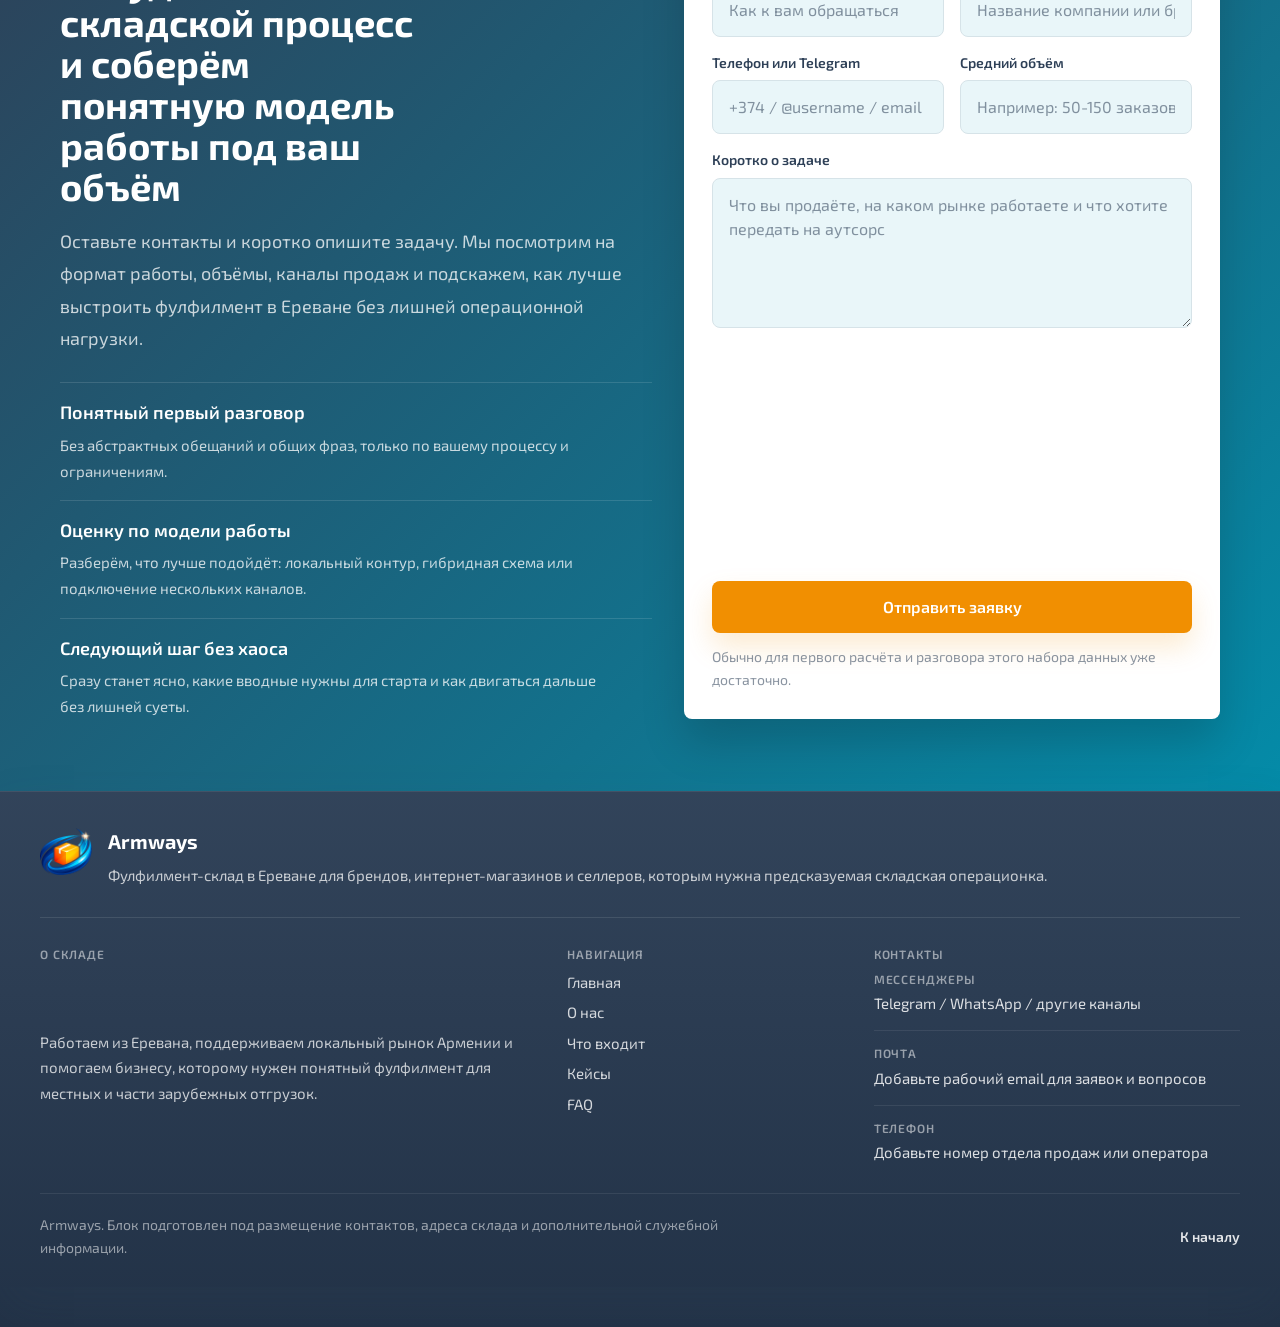
==== commit bd641fd2: "Update branding and styles across the site - Changed footer and header branding from "Фулфилмент Ере" ====
--- a/index.html
+++ b/index.html
@@ -3,10 +3,13 @@
 <head>
     <meta charset="UTF-8">
     <meta name="viewport" content="width=device-width, initial-scale=1.0">
+    <link rel="preconnect" href="https://fonts.googleapis.com">
+    <link rel="preconnect" href="https://fonts.gstatic.com" crossorigin>
+    <link href="https://fonts.googleapis.com/css2?family=Exo+2:ital,wght@0,100..900;1,100..900&family=Great+Vibes&family=Libre+Franklin:ital,wght@0,100..900;1,100..900&family=Over+the+Rainbow&family=Raleway:ital,wght@0,100..900;1,100..900&family=Space+Grotesk:wght@300..700&display=swap" rel="stylesheet">
     <link rel="stylesheet" href="src/css/styles.css">
     <meta
         name="description"
-        content="Фулфилмент-склад в Ереване для брендов, интернет-магазинов и селлеров: приёмка, хранение, маркировка, упаковка, сборка, отгрузка и прозрачный контроль остатков."
+        content="Armways — фулфилмент-склад в Ереване для брендов, интернет-магазинов и селлеров: приёмка, хранение, маркировка, упаковка, сборка, отгрузка и прозрачный контроль остатков."
     >
 
     <!-- FAVICON -->
@@ -27,7 +30,7 @@
     <!-- Android -->
     <link rel="manifest" href="src/graphics/site.webmanifest">
 
-    <title>Фулфилмент-склад в Ереване | Приёмка, хранение, сборка и отгрузка</title>
+    <title>Armways | Фулфилмент-склад в Ереване</title>
     
     <!-- OpenGraphics for Thumbnails -->
     <!-- <meta property="og:title" content="TITLE_PAGE" />
@@ -48,15 +51,19 @@
     <meta name="twitter:image:alt" content="Описание изображения" /> -->
 </head>
 
-<body>
+<body class="page-home">
     <div data-partial="src/partials/header.html"></div>
 
     <main class="landing">
         <section class="landing__section hero" id="hero" aria-labelledby="hero-title">
             <div class="hero__panel">
                 <div class="hero__content">
-                    <p class="hero__eyebrow">Фулфилмент-склад в Ереване для брендов, селлеров и интернет-магазинов</p>
-                    <h1 class="hero__title" id="hero-title">Продавайте больше, а складскую операционку оставьте нам</h1>
+                    <p class="hero__eyebrow">Armways: фулфилмент-склад в Ереване для брендов, селлеров и интернет-магазинов</p>
+                    <h1 class="hero__title" id="hero-title">
+                        <span class="hero__title-line">Продавайте больше,</span>
+                        <span class="hero__title-line">а складскую операционку</span>
+                        <span class="hero__title-line">оставьте нам</span>
+                    </h1>
                     <p class="hero__lead">
                         Берём на себя приёмку, хранение, маркировку, сборку и отгрузку
                         заказов, чтобы вы росли без пересорта, штрафов и хаоса в
@@ -65,14 +72,6 @@
                     <div class="hero__actions">
                         <a class="button button--primary hero__button" href="#final-cta">Получить расчёт за 30 минут</a>
                     </div>
-                    <p class="hero__support">
-                        Когда склад живёт в таблицах и чатах, рост компании начинает
-                        ломать маржу. Вам приходится выбирать между рекламой, наймом и
-                        бесконечным контролем коробок. Мы снимаем эту нагрузку и
-                        превращаем склад в предсказуемый процесс. Одна цель: каждый
-                        заказ собирается вовремя, а у вас остаётся время на продажи и
-                        масштабирование.
-                    </p>
                 </div>
 
                 <aside class="hero__aside">
@@ -85,17 +84,6 @@
                             height="1024"
                         >
                     </figure>
-
-                    <div class="hero__summary" aria-label="Ключевые преимущества">
-                        <div class="hero__summary-card">
-                            <p class="hero__summary-label">Что меняется после запуска</p>
-                            <ul class="hero__summary-list">
-                                <li class="hero__summary-item">Одна точка управления складской операцией в Ереване</li>
-                                <li class="hero__summary-item">Прозрачные остатки, сборка и статусы заказов</li>
-                                <li class="hero__summary-item">Меньше ручного контроля, ошибок, штрафов и потерь</li>
-                            </ul>
-                        </div>
-                    </div>
                 </aside>
             </div>
         </section>
@@ -116,11 +104,11 @@
                     <img
                         class="showcase__image"
                         src="src/graphics/png/phoho2.png"
-                        alt="Складская инфраструктура для хранения и обработки товара"
+                        alt="Поток отгрузки и обработки складских операций"
                         width="1536"
                         height="1024"
                     >
-                    <figcaption class="showcase__caption">Складская инфраструктура</figcaption>
+                    <figcaption class="showcase__caption">Поток отгрузки</figcaption>
                 </figure>
 
                 <figure class="showcase__item">
@@ -149,12 +137,64 @@
                     <img
                         class="showcase__image"
                         src="src/graphics/png/phoho5.png"
-                        alt="Поток отгрузки и обработки складских операций"
+                        alt="Складская инфраструктура для хранения и обработки товара"
                         width="1536"
                         height="1024"
                     >
-                    <figcaption class="showcase__caption">Поток отгрузки</figcaption>
+                    <figcaption class="showcase__caption">Складская инфраструктура</figcaption>
                 </figure>
+            </div>
+
+            <div class="showcase__afterword" aria-labelledby="showcase-afterword-title">
+                <div class="showcase__afterword-head">
+                    <p class="showcase__afterword-eyebrow">После запуска</p>
+                    <h3 class="showcase__afterword-title" id="showcase-afterword-title">Что меняется после запуска</h3>
+                    <p class="showcase__afterword-lead">
+                        Склад перестаёт быть отдельной зоной ручного контроля и становится управляемой частью бизнеса.
+                        Вам больше не нужно каждый день собирать картину из таблиц, сообщений и срочных уточнений.
+                    </p>
+                </div>
+
+                <div class="showcase__afterword-grid">
+                    <div class="showcase__afterword-item">
+                        <p class="showcase__afterword-item-title">Одна точка управления</p>
+                        <p class="showcase__afterword-item-text">
+                            Приёмка, хранение, сборка и отгрузка работают в одном контуре, а решения по складу не расползаются между разными подрядчиками и чатами.
+                        </p>
+                    </div>
+
+                    <div class="showcase__afterword-item">
+                        <p class="showcase__afterword-item-title">Прозрачные остатки и статусы</p>
+                        <p class="showcase__afterword-item-text">
+                            Видно, что находится на складе, что уже собрано, что ждёт отгрузки и где появляется перегруз по процессу или товарным позициям.
+                        </p>
+                    </div>
+
+                    <div class="showcase__afterword-item">
+                        <p class="showcase__afterword-item-title">Меньше операционных потерь</p>
+                        <p class="showcase__afterword-item-text">
+                            Снижается объём ручного контроля, ошибок в комплектации, возвратов по вине склада, штрафов и потерь времени на постоянные перепроверки.
+                        </p>
+                    </div>
+
+                    <div class="showcase__afterword-item">
+                        <p class="showcase__afterword-item-title">Рост без внутреннего хаоса</p>
+                        <p class="showcase__afterword-item-text">
+                            Когда заказов становится больше, бизнес не утыкается в складскую рутину и может концентрироваться на продажах, рекламе и расширении каналов.
+                        </p>
+                    </div>
+                </div>
+
+                <div class="showcase__afterword-note">
+                    <p class="showcase__afterword-note-title">Что это значит в операционной реальности</p>
+                    <p class="showcase__afterword-note-text">
+                        Armways берёт на себя рабочий слой склада в Ереване: приёмку поставок, размещение товара,
+                        маркировку, сборку, упаковку, возвраты и передачу заказов в доставку. Для бренда или
+                        интернет-магазина это означает не просто внешний склад, а понятную систему, в которой легче
+                        планировать закупки, запускать новые каналы продаж, проходить сезонные пики и расти без
+                        постоянного ручного вмешательства со стороны владельца.
+                    </p>
+                </div>
             </div>
         </section>
 
--- a/src/css/styles.css
+++ b/src/css/styles.css
@@ -290,9 +290,14 @@
   position: sticky;
   top: 0;
   z-index: 100;
-  border-bottom: 1px solid rgba(46, 64, 87, 0.08);
-  background-color: rgba(255, 255, 255, 0.92);
-  backdrop-filter: blur(18px);
+  border-bottom: 0;
+  background-color: transparent;
+  backdrop-filter: none;
+}
+
+.page-home .site-header {
+  position: absolute;
+  inset: 0 0 auto;
 }
 
 .site-header__inner {
@@ -320,14 +325,15 @@
 
 .site-header__brand-logo {
   display: block;
-  width: 44px;
+  width: 60px;
   height: auto;
 }
 
 .site-header__brand-text {
-  font-size: 18px;
+  color: inherit;
+  font-size: 24px;
   font-weight: 700;
-  line-height: 1.3;
+  line-height: 1.1;
 }
 
 .site-header__nav {
@@ -336,6 +342,26 @@
   align-items: center;
   gap: 24px;
   flex-wrap: wrap;
+  padding: 8px 12px;
+  border: 1px solid rgba(255, 255, 255, 0.42);
+  border-radius: 8px;
+  background-color: rgba(255, 255, 255, 0.62);
+  backdrop-filter: blur(14px);
+  box-shadow: 0 12px 28px rgba(46, 64, 87, 0.08);
+}
+
+.page-home .site-header__brand,
+.page-home .site-header__brand-text {
+  color: #fff;
+}
+
+.page-home .site-header__nav {
+  padding: 0;
+  border: 0;
+  border-radius: 0;
+  background-color: transparent;
+  backdrop-filter: none;
+  box-shadow: none;
 }
 
 .site-header__link {
@@ -349,6 +375,13 @@
   color: #2E4057;
 }
 
+.page-home .site-header__link {
+  color: rgba(255, 255, 255, 0.84);
+}
+.page-home .site-header__link:hover, .page-home .site-header__link:focus-visible {
+  color: #fff;
+}
+
 .site-header__cta {
   flex-shrink: 0;
 }
@@ -375,8 +408,11 @@
   .site-header__brand {
     width: 100%;
   }
+  .site-header__brand-logo {
+    width: 52px;
+  }
   .site-header__brand-text {
-    font-size: 16px;
+    font-size: 21px;
   }
   .site-header__cta {
     margin-left: 0;
@@ -403,11 +439,11 @@
   display: grid;
   grid-template-columns: minmax(0, 1.05fr) minmax(360px, 0.95fr);
   gap: 32px;
-  align-items: start;
+  align-items: stretch;
 }
 
 .cta-section__content {
-  padding-top: 8px;
+  padding-top: 0;
 }
 
 .cta-section__eyebrow {
@@ -465,6 +501,8 @@
 }
 
 .cta-section__form-wrap {
+  display: flex;
+  min-height: 100%;
   padding: 28px;
   border-radius: 8px;
   background-color: #fff;
@@ -472,7 +510,9 @@
 }
 
 .cta-section__form {
-  display: grid;
+  display: flex;
+  flex: 1 1 auto;
+  flex-direction: column;
   gap: 20px;
 }
 
@@ -533,6 +573,7 @@
 .cta-section__submit-row {
   display: grid;
   gap: 12px;
+  margin-top: auto;
 }
 
 .cta-section__submit {
@@ -596,8 +637,8 @@
   width: min(100%, 1200px);
   margin: 0 auto;
   padding-inline: 20px;
-  padding-top: 28px;
-  padding-bottom: 88px;
+  padding-top: 0;
+  padding-bottom: 0;
 }
 
 .about-page__section + .about-page__section {
@@ -964,7 +1005,7 @@
 }
 @media (max-width: 1024px) {
   .about-page {
-    padding-bottom: 72px;
+    padding-bottom: 0;
   }
   .about-hero__panel,
   .about-story__layout,
@@ -979,8 +1020,8 @@
 }
 @media (max-width: 768px) {
   .about-page {
-    padding-top: 20px;
-    padding-bottom: 56px;
+    padding-top: 0;
+    padding-bottom: 0;
   }
   .about-page__section + .about-page__section {
     margin-top: 40px;
@@ -1036,17 +1077,17 @@
   width: min(100%, 1200px);
   margin: 0 auto;
   padding-inline: 20px;
-  padding-top: 28px;
-  padding-bottom: 88px;
+  padding-top: 0;
+  padding-bottom: 0;
 }
 
 .landing__section + .landing__section {
-  margin-top: 48px;
+  margin-top: 72px;
 }
 
 .landing__section-header {
-  max-width: 760px;
-  margin-bottom: 32px;
+  max-width: 820px;
+  margin-bottom: 44px;
 }
 
 .landing__section-eyebrow {
@@ -1072,36 +1113,50 @@
 
 .process,
 .faq {
-  padding-top: 40px;
+  padding-top: 56px;
   border-top: 1px solid rgba(46, 64, 87, 0.08);
 }
 
+.hero {
+  margin-inline: calc(50% - 50vw);
+  padding: 72px 0;
+  background: linear-gradient(135deg, #2E4057 0%, #048BA8 100%);
+  overflow: hidden;
+}
+
+.page-home .hero {
+  padding: 156px 0 88px;
+}
+
 .hero__panel {
-  display: grid;
-  grid-template-columns: minmax(0, 1.55fr) minmax(300px, 0.95fr);
+  width: min(100%, 1200px);
+  margin: 0 auto;
+  padding-inline: 20px;
+  display: grid;
+  grid-template-columns: minmax(0, 1.34fr) minmax(360px, 1.06fr);
+  gap: 48px;
+  align-items: center;
+}
+
+.hero__content {
+  max-width: 700px;
+}
+
+.hero__aside {
+  display: grid;
   gap: 24px;
-  padding: 40px;
-  border: 1px solid #D6E3E8;
-  border-radius: 8px;
-  background-color: #fff;
-  box-shadow: 0 20px 40px rgba(46, 64, 87, 0.06);
-}
-
-.hero__content {
-  max-width: 760px;
-}
-
-.hero__aside {
-  display: grid;
-  gap: 18px;
   align-content: start;
 }
 
 .hero__media {
+  width: 100%;
+  max-width: 640px;
+  margin-left: auto;
   overflow: hidden;
   border-radius: 8px;
-  background-color: #E9F6F9;
-  box-shadow: 0 18px 36px rgba(46, 64, 87, 0.08);
+  border: 1px solid rgba(255, 255, 255, 0.14);
+  background-color: rgba(255, 255, 255, 0.08);
+  box-shadow: 0 24px 48px rgba(0, 0, 0, 0.18);
 }
 
 .hero__image,
@@ -1113,103 +1168,71 @@
 }
 
 .hero__image {
-  aspect-ratio: 3/2;
+  aspect-ratio: 4/3;
 }
 
 .hero__eyebrow {
   margin-bottom: 16px;
-  color: rgba(46, 64, 87, 0.74);
+  color: rgba(255, 255, 255, 0.72);
   font-size: 14px;
   font-weight: 600;
   line-height: 1.5;
 }
 
 .hero__title {
-  max-width: 12ch;
-  margin-bottom: 18px;
-  color: #2E4057;
-  font-size: 56px;
+  max-width: 620px;
+  margin-bottom: 24px;
+  color: #fff;
+  font-size: 44px;
   font-weight: 700;
-  line-height: 1.04;
+  line-height: 1.06;
+  text-align: left;
+  text-wrap: balance;
+}
+
+.hero__title-line {
+  display: block;
+}
+
+.hero__title-line + .hero__title-line {
+  margin-top: 6px;
 }
 
 .hero__lead {
-  max-width: 640px;
-  margin-bottom: 24px;
-  color: rgba(46, 64, 87, 0.74);
-  font-size: 20px;
-  line-height: 1.7;
+  max-width: 700px;
+  margin-bottom: 32px;
+  color: rgba(255, 255, 255, 0.82);
+  font-size: 19px;
+  line-height: 1.8;
 }
 
 .hero__actions {
-  margin-bottom: 32px;
-}
-
-.hero__support {
-  max-width: 700px;
+  margin-bottom: 0;
+}
+
+.showcase .landing__section-header {
+  max-width: none;
+}
+
+.showcase__intro {
+  max-width: none;
+  margin-top: 18px;
   color: rgba(46, 64, 87, 0.74);
   font-size: 18px;
-  line-height: 1.75;
-}
-
-.hero__summary-card {
-  height: 100%;
-  padding: 28px;
-  border: 1px solid #D6E3E8;
-  border-radius: 8px;
-  background-color: #E9F6F9;
-}
-
-.hero__summary-label {
-  margin-bottom: 18px;
-  color: #2E4057;
-  font-size: 16px;
-  font-weight: 600;
-  line-height: 1.5;
-}
-
-.hero__summary-list {
-  display: grid;
-  gap: 16px;
-}
-
-.hero__summary-item {
-  position: relative;
-  padding-left: 28px;
-  color: rgba(46, 64, 87, 0.74);
-  font-size: 16px;
-  line-height: 1.7;
-}
-.hero__summary-item::before {
-  content: "";
-  position: absolute;
-  top: 7px;
-  left: 0;
-  width: 12px;
-  height: 12px;
-  border-radius: 6px;
-  background-color: #F18F01;
-}
-
-.showcase__intro {
-  max-width: 760px;
-  margin-top: 12px;
-  color: rgba(46, 64, 87, 0.74);
-  font-size: 17px;
-  line-height: 1.75;
+  line-height: 1.85;
 }
 
 .showcase__grid {
   display: grid;
   grid-template-columns: repeat(12, minmax(0, 1fr));
-  gap: 16px;
+  gap: 24px;
 }
 
 .showcase__item {
   position: relative;
   overflow: hidden;
   grid-column: span 5;
-  min-height: 280px;
+  min-height: 320px;
   border-radius: 8px;
   background-color: #fff;
   box-shadow: 0 18px 34px rgba(46, 64, 87, 0.08);
@@ -1228,20 +1251,108 @@
 
 .showcase__caption {
   position: absolute;
-  left: 18px;
-  right: 18px;
-  bottom: 18px;
+  left: 24px;
+  right: 24px;
+  bottom: 24px;
   z-index: 1;
   color: #fff;
+  font-size: 18px;
+  font-weight: 600;
+  line-height: 1.45;
+}
+
+.showcase__afterword {
+  margin-top: 40px;
+  padding-top: 32px;
+  border-top: 1px solid rgba(46, 64, 87, 0.08);
+}
+
+.showcase__afterword-head {
+  max-width: 920px;
+}
+
+.showcase__afterword-eyebrow {
+  margin-bottom: 12px;
+  color: rgba(46, 64, 87, 0.56);
+  font-size: 12px;
+  font-weight: 600;
+  line-height: 1.4;
+  text-transform: uppercase;
+  letter-spacing: 0.08em;
+}
+
+.showcase__afterword-title {
+  margin-bottom: 14px;
+  color: #2E4057;
+  font-size: 28px;
+  font-weight: 700;
+  line-height: 1.25;
+}
+
+.showcase__afterword-lead {
+  max-width: 960px;
+  color: rgba(46, 64, 87, 0.74);
+  font-size: 18px;
+  line-height: 1.85;
+}
+
+.showcase__afterword-grid {
+  display: grid;
+  grid-template-columns: repeat(2, minmax(0, 1fr));
+  gap: 28px 32px;
+  margin-top: 30px;
+  padding-top: 28px;
+  border-top: 1px solid rgba(46, 64, 87, 0.08);
+}
+
+.showcase__afterword-item {
+  padding-left: 24px;
+  border-left: 2px solid rgba(241, 143, 1, 0.18);
+}
+
+.showcase__afterword-item:nth-child(even) {
+  border-left-color: rgba(4, 139, 168, 0.22);
+}
+
+.showcase__afterword-item-title {
+  margin-bottom: 10px;
+  color: #2E4057;
+  font-size: 18px;
+  font-weight: 600;
+  line-height: 1.45;
+}
+
+.showcase__afterword-item-text {
+  color: rgba(46, 64, 87, 0.74);
   font-size: 16px;
-  font-weight: 600;
-  line-height: 1.4;
+  line-height: 1.8;
+}
+
+.showcase__afterword-note {
+  margin-top: 30px;
+  padding-top: 28px;
+  border-top: 1px solid rgba(46, 64, 87, 0.08);
+}
+
+.showcase__afterword-note-title {
+  margin-bottom: 10px;
+  color: #2E4057;
+  font-size: 17px;
+  font-weight: 600;
+  line-height: 1.5;
+}
+
+.showcase__afterword-note-text {
+  max-width: 1040px;
+  color: rgba(46, 64, 87, 0.74);
+  font-size: 16px;
+  line-height: 1.85;
 }
 
 .problem__grid {
   display: grid;
   grid-template-columns: repeat(2, minmax(0, 1fr));
-  gap: 28px 40px;
+  gap: 36px 56px;
 }
 
 .cases__card {
@@ -1252,7 +1363,7 @@
 }
 
 .problem__card {
-  padding: 0 0 0 28px;
+  padding: 0 0 0 32px;
   border-left: 2px solid rgba(241, 143, 1, 0.18);
 }
 
@@ -1270,7 +1381,7 @@
 }
 
 .problem__card-title {
-  margin-bottom: 14px;
+  margin-bottom: 16px;
   font-size: 22px;
   line-height: 1.35;
 }
@@ -1291,76 +1402,63 @@
 
 .problem__card-text {
   font-size: 16px;
-  line-height: 1.75;
+  line-height: 1.85;
 }
 
 .process__list {
   display: grid;
   grid-template-columns: repeat(3, minmax(0, 1fr));
-  gap: 28px 32px;
+  gap: 40px 48px;
 }
 
 .process__item {
-  position: relative;
-  padding-top: 28px;
-  border-top: 1px solid rgba(46, 64, 87, 0.12);
-}
-.process__item::before {
-  content: "";
-  position: absolute;
-  top: -2px;
-  left: 0;
-  width: 48px;
-  height: 3px;
-  border-radius: 999px;
-  background-color: #F18F01;
+  display: grid;
+  gap: 18px;
+  padding-left: 28px;
+  border-left: 1px solid rgba(46, 64, 87, 0.12);
 }
 
 .process__step {
-  display: flex;
-  justify-content: center;
-  align-items: center;
-  gap: 0;
   width: auto;
   height: auto;
-  margin-bottom: 16px;
-  padding: 8px 12px;
-  border: 1px solid rgba(241, 143, 1, 0.18);
-  border-radius: 8px;
-  background-color: rgba(241, 143, 1, 0.06);
+  margin-bottom: 0;
+  padding: 0;
+  border: 0;
+  border-radius: 0;
+  background-color: transparent;
   color: #F18F01;
-  font-size: 14px;
-  font-weight: 600;
+  font-size: 36px;
+  font-weight: 700;
   line-height: 1;
 }
 
 .process__item-title {
-  margin-bottom: 12px;
-  font-size: 22px;
-  line-height: 1.32;
+  margin-bottom: 0;
+  font-size: 24px;
+  line-height: 1.35;
 }
 
 .process__item-text {
   font-size: 16px;
-  line-height: 1.75;
+  line-height: 1.85;
 }
 
 .models__intro {
   max-width: 760px;
-  margin-top: 12px;
-  font-size: 17px;
-  line-height: 1.75;
+  margin-top: 18px;
+  font-size: 18px;
+  line-height: 1.85;
 }
 
 .models__grid {
   display: grid;
   grid-template-columns: repeat(3, minmax(0, 1fr));
-  gap: 20px;
+  gap: 28px;
 }
 
 .models__card {
   height: 100%;
-  padding: 28px;
+  padding: 34px;
   border: 1px solid #D6E3E8;
   border-radius: 8px;
   background-color: #fff;
@@ -1468,14 +1566,14 @@
 .features__list {
   display: grid;
   grid-template-columns: repeat(2, minmax(0, 1fr));
-  gap: 0 40px;
+  gap: 0 56px;
 }
 
 .features__item {
   display: flex;
-  gap: 16px;
+  gap: 18px;
   min-height: 0;
-  padding: 20px 0;
+  padding: 28px 0;
   border-bottom: 1px solid rgba(46, 64, 87, 0.08);
 }
 
@@ -1500,25 +1598,25 @@
 }
 
 .features__title {
-  margin-bottom: 8px;
+  margin-bottom: 10px;
   font-size: 18px;
   line-height: 1.4;
 }
 
 .features__text {
   font-size: 15px;
-  line-height: 1.7;
+  line-height: 1.8;
 }
 
 .cases__grid {
   display: grid;
   grid-template-columns: repeat(12, minmax(0, 1fr));
-  gap: 20px;
+  gap: 28px;
 }
 
 .cases__card {
   grid-column: span 6;
-  padding: 28px;
+  padding: 34px;
 }
 
 .cases__card--featured {
@@ -1539,7 +1637,7 @@
   justify-content: space-between;
   align-items: flex-start;
   gap: 16px;
-  margin-bottom: 20px;
+  margin-bottom: 24px;
 }
 
 .cases__profile {
@@ -1596,9 +1694,9 @@
 .cases__metrics {
   display: grid;
   grid-template-columns: repeat(3, minmax(0, 1fr));
-  gap: 16px;
-  margin-bottom: 22px;
-  padding-top: 18px;
+  gap: 20px;
+  margin-bottom: 28px;
+  padding-top: 20px;
   border-top: 1px solid rgba(46, 64, 87, 0.08);
 }
 
@@ -1627,7 +1725,7 @@
 }
 
 .cases__text {
-  margin-bottom: 14px;
+  margin-bottom: 18px;
 }
 
 .cases__result {
@@ -1649,7 +1747,7 @@
 
 .faq__question {
   position: relative;
-  padding: 24px 52px 24px 0;
+  padding: 28px 52px 28px 0;
   color: #2E4057;
   font-size: 18px;
   font-weight: 600;
@@ -1697,9 +1795,9 @@
 
 .faq__answer {
   max-width: 920px;
-  padding: 0 0 24px;
+  padding: 0 0 28px;
   font-size: 16px;
-  line-height: 1.75;
+  line-height: 1.85;
 }
 
 .cta__panel {
@@ -1759,7 +1857,7 @@
 
 @media (max-width: 1280px) {
   .hero__title {
-    font-size: 50px;
+    font-size: 40px;
   }
   .landing__section-title,
   .cta__title {
@@ -1768,20 +1866,30 @@
 }
 @media (max-width: 1024px) {
   .landing {
-    padding-bottom: 72px;
+    padding-bottom: 0;
+  }
+  .hero {
+    padding: 64px 0;
+  }
+  .page-home .hero {
+    padding: 180px 0 76px;
   }
   .hero__panel,
   .problem__grid,
   .cases__grid {
     grid-template-columns: 1fr;
   }
+  .hero__media {
+    max-width: none;
+    margin-left: 0;
+  }
   .showcase__grid {
     grid-template-columns: repeat(2, minmax(0, 1fr));
   }
   .showcase__item,
   .showcase__item--wide {
     grid-column: span 1;
-    min-height: 260px;
+    min-height: 280px;
   }
   .cases__card,
   .cases__card--featured {
@@ -1796,12 +1904,9 @@
   .process__list {
     grid-template-columns: repeat(2, minmax(0, 1fr));
   }
-  .hero__panel {
-    padding: 32px;
-  }
   .hero__title {
-    max-width: 13ch;
-    font-size: 44px;
+    max-width: 560px;
+    font-size: 36px;
   }
   .hero__lead {
     font-size: 18px;
@@ -1809,11 +1914,20 @@
 }
 @media (max-width: 768px) {
   .landing {
-    padding-top: 20px;
-    padding-bottom: 56px;
+    padding-top: 0;
+    padding-bottom: 0;
+  }
+  .hero {
+    padding: 56px 0;
+  }
+  .page-home .hero {
+    padding: 248px 0 64px;
   }
   .landing__section + .landing__section {
-    margin-top: 40px;
+    margin-top: 52px;
+  }
+  .landing__section-header {
+    margin-bottom: 36px;
   }
   .landing__section-title,
   .cta__title {
@@ -1821,18 +1935,18 @@
   }
   .process,
   .faq {
-    padding-top: 32px;
-  }
-  .hero__panel,
+    padding-top: 44px;
+  }
   .cases__card,
   .cta__panel,
   .models__card {
     padding: 24px;
   }
   .hero__title {
-    font-size: 36px;
-  }
-  .hero__support,
+    max-width: none;
+    font-size: 31px;
+    line-height: 1.1;
+  }
   .cta__text,
   .showcase__intro {
     font-size: 17px;
@@ -1842,10 +1956,27 @@
   }
   .showcase__item,
   .showcase__item--wide {
-    min-height: 220px;
+    min-height: 240px;
+  }
+  .showcase__afterword {
+    margin-top: 28px;
+    padding-top: 24px;
+  }
+  .showcase__afterword-title {
+    font-size: 24px;
+  }
+  .showcase__afterword-grid {
+    grid-template-columns: 1fr;
+    gap: 22px;
+    margin-top: 24px;
+    padding-top: 24px;
+  }
+  .showcase__afterword-note {
+    margin-top: 24px;
+    padding-top: 24px;
   }
   .problem__card {
-    padding-left: 20px;
+    padding-left: 24px;
   }
   .cases__top {
     flex-direction: column;
@@ -1877,19 +2008,34 @@
   }
 }
 @media (max-width: 375px) {
+  .hero {
+    padding: 48px 0;
+  }
+  .page-home .hero {
+    padding: 264px 0 56px;
+  }
   .landing__section + .landing__section {
-    margin-top: 32px;
+    margin-top: 44px;
+  }
+  .landing__section-header {
+    margin-bottom: 28px;
   }
   .landing__section-title,
   .cta__title {
     font-size: 28px;
   }
   .hero__title {
-    font-size: 32px;
+    font-size: 27px;
+    line-height: 1.12;
+  }
+  .hero__title-line + .hero__title-line {
+    margin-top: 4px;
   }
   .hero__lead,
-  .hero__support,
   .showcase__intro,
+  .showcase__afterword-lead,
+  .showcase__afterword-item-text,
+  .showcase__afterword-note-text,
   .problem__card-text,
   .process__item-text,
   .cases__role,
@@ -1905,6 +2051,13 @@
     height: 64px;
     flex-basis: 64px;
   }
+  .showcase__afterword {
+    margin-top: 24px;
+    padding-top: 22px;
+  }
+  .showcase__afterword-title {
+    font-size: 22px;
+  }
   .cases__metric-value {
     font-size: 26px;
   }
@@ -1916,7 +2069,7 @@
 body {
   background-color: #F4F8FA;
   color: #2E4057;
-  font-family: Arial, sans-serif;
+  font-family: "Exo 2", Arial, sans-serif;
   font-size: 16px;
   line-height: 1.5;
 }
@@ -1977,4 +2130,4 @@
   border-color: rgba(46, 64, 87, 0.18);
   background-color: #E9F6F9;
   color: #2E4057;
-}
+}/*# sourceMappingURL=styles.css.map */
